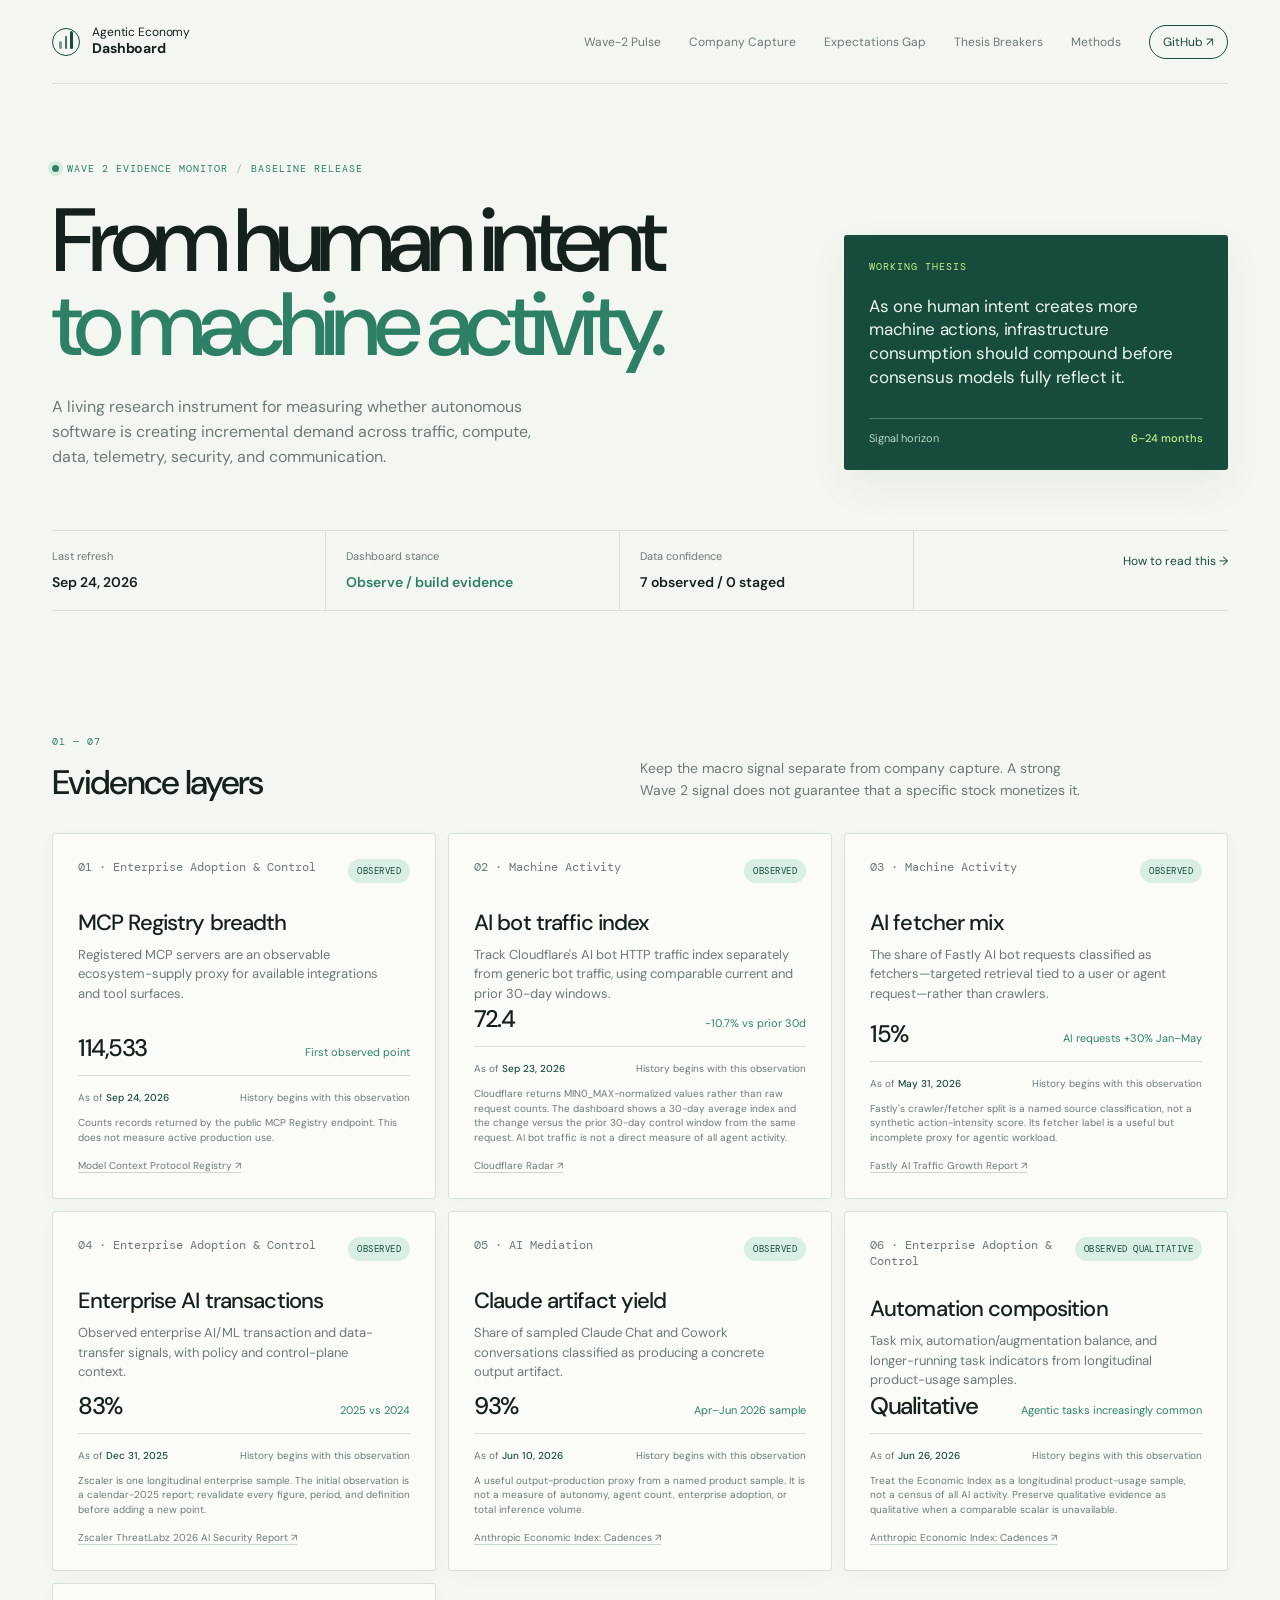
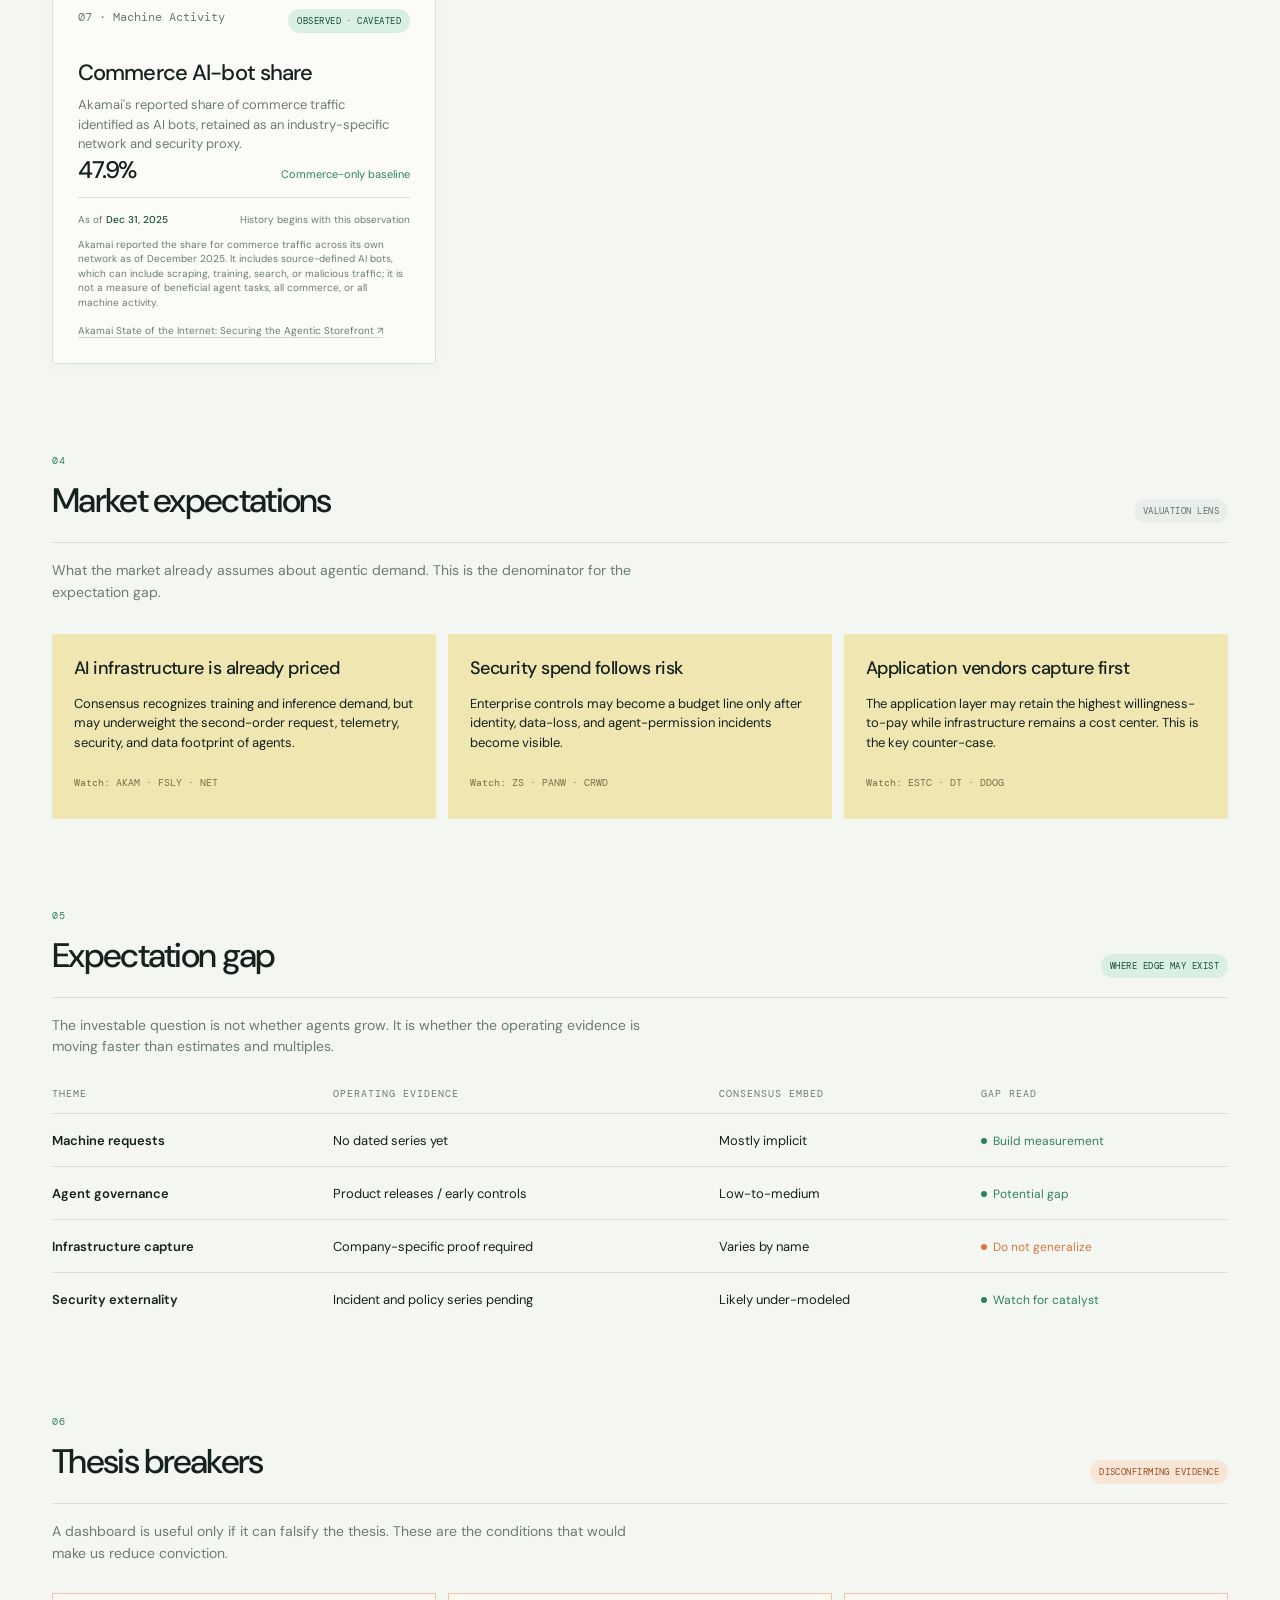
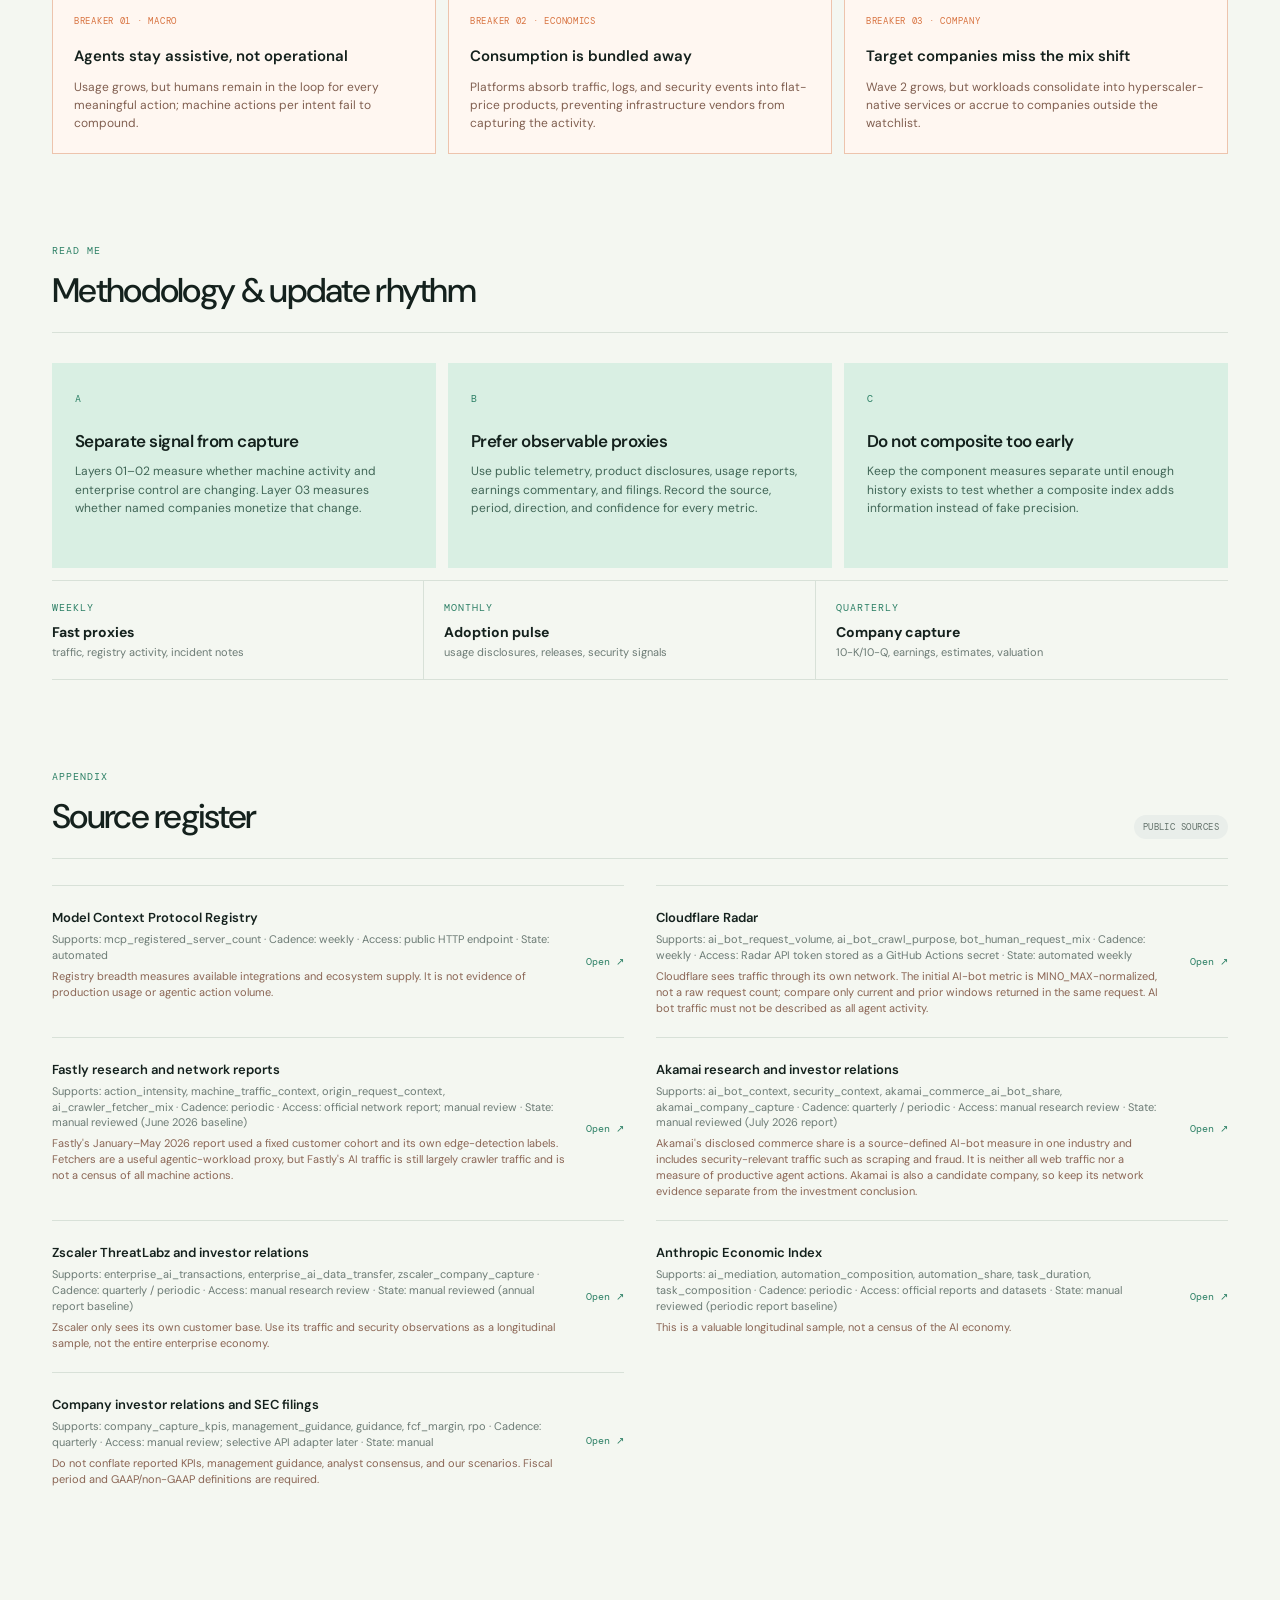
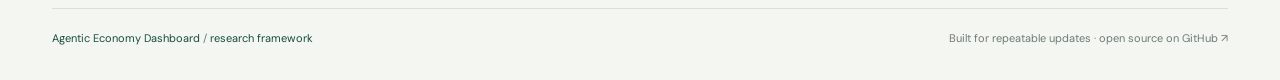
==== index.html @ 95647135 "Render valid Eulerpool target ranges" ====
<!doctype html>
<html lang="en">
  <head>
    <meta charset="utf-8" />
    <meta name="viewport" content="width=device-width, initial-scale=1" />
    <meta name="description" content="A research dashboard for tracking evidence of the agentic economy." />
    <title>Agentic Economy Dashboard</title>
    <link rel="preconnect" href="https://fonts.googleapis.com" />
    <link rel="preconnect" href="https://fonts.googleapis.com" crossorigin />
    <link href="https://fonts.googleapis.com/css2?family=DM+Mono:wght@400;500&family=DM+Sans:wght@400;500;600;700&display=swap" rel="stylesheet" />
    <link rel="stylesheet" href="styles.css" />
  </head>
  <body data-page="pulse">
    <div class="shell">
      <header class="topbar">
        <a class="brand" href="#top" aria-label="Agentic Economy Dashboard home">
          <span class="brand-mark" aria-hidden="true"><i></i><i></i><i></i></span>
          <span>Agentic Economy<br /><strong>Dashboard</strong></span>
        </a>
        <nav class="topnav" aria-label="Primary navigation">
          <a href="index.html">Wave-2 Pulse</a>
          <a href="companies.html">Company Capture</a>
          <a href="expectations.html">Expectations Gap</a>
          <a href="breakers.html">Thesis Breakers</a>
          <a href="methodology.html">Methods</a>
          <a class="repo-link" href="https://github.com/gundemkorel/agentic-economy-dashboard" target="_blank" rel="noreferrer">GitHub ↗</a>
        </nav>
      </header>

      <main id="top">
        <section class="hero" id="dashboard">
          <div class="eyebrow"><span class="live-dot"></span> Wave 2 evidence monitor <span class="slash">/</span> baseline release</div>
          <div class="hero-grid">
            <div>
              <h1>From human intent<br /><em>to machine activity.</em></h1>
              <p class="hero-copy">A living research instrument for measuring whether autonomous software is creating incremental demand across traffic, compute, data, telemetry, security, and communication.</p>
            </div>
            <aside class="thesis-card">
              <p class="card-kicker">Working thesis</p>
              <p>As one human intent creates more machine actions, infrastructure consumption should compound before consensus models fully reflect it.</p>
              <div class="thesis-meta"><span>Signal horizon</span><strong>6–24 months</strong></div>
            </aside>
          </div>
          <div class="snapshot-row">
            <div class="snapshot-item"><span>Last refresh</span><strong id="last-updated">Loading…</strong></div>
            <div class="snapshot-item"><span>Dashboard stance</span><strong class="stance">Observe / build evidence</strong></div>
            <div class="snapshot-item"><span>Data confidence</span><strong id="confidence">Baseline only</strong></div>
            <div class="snapshot-item action-item"><a href="#methodology">How to read this →</a></div>
          </div>
        </section>

        <section class="section-intro">
          <div><p class="section-number">01 — 07</p><h2>Evidence layers</h2></div>
          <p>Keep the macro signal separate from company capture. A strong Wave 2 signal does not guarantee that a specific stock monetizes it.</p>
        </section>

        <section class="metric-grid" id="metric-grid" aria-live="polite">
          <div class="loading-state">Loading evidence layers…</div>
        </section>

        <section class="section-block expectation-block" id="expectations">
          <div class="section-heading"><div><p class="section-number">04</p><h2>Market expectations</h2></div><span class="tag neutral">Valuation lens</span></div>
          <p class="section-lede">What the market already assumes about agentic demand. This is the denominator for the expectation gap.</p>
          <div class="expectation-grid" id="expectation-grid"></div>
        </section>

        <section class="section-block gap-block" id="gap">
          <div class="section-heading"><div><p class="section-number">05</p><h2>Expectation gap</h2></div><span class="tag accent">Where edge may exist</span></div>
          <p class="section-lede">The investable question is not whether agents grow. It is whether the operating evidence is moving faster than estimates and multiples.</p>
          <div class="gap-table-wrap"><table class="gap-table"><thead><tr><th>Theme</th><th>Operating evidence</th><th>Consensus embed</th><th>Gap read</th></tr></thead><tbody id="gap-table-body"></tbody></table></div>
        </section>

        <section class="section-block breakers-block" id="breakers">
          <div class="section-heading"><div><p class="section-number">06</p><h2>Thesis breakers</h2></div><span class="tag warning">Disconfirming evidence</span></div>
          <p class="section-lede">A dashboard is useful only if it can falsify the thesis. These are the conditions that would make us reduce conviction.</p>
          <div class="breaker-grid" id="breaker-grid"></div>
        </section>

        <section class="section-block methodology-block" id="methodology">
          <div class="section-heading"><div><p class="section-number">Read me</p><h2>Methodology &amp; update rhythm</h2></div></div>
          <div class="method-grid">
            <div class="method-card"><span class="method-index">A</span><h3>Separate signal from capture</h3><p>Layers 01–02 measure whether machine activity and enterprise control are changing. Layer 03 measures whether named companies monetize that change.</p></div>
            <div class="method-card"><span class="method-index">B</span><h3>Prefer observable proxies</h3><p>Use public telemetry, product disclosures, usage reports, earnings commentary, and filings. Record the source, period, direction, and confidence for every metric.</p></div>
            <div class="method-card"><span class="method-index">C</span><h3>Do not composite too early</h3><p>Keep the component measures separate until enough history exists to test whether a composite index adds information instead of fake precision.</p></div>
          </div>
          <div class="cadence-row"><div><span class="cadence-label">Weekly</span><strong>Fast proxies</strong><small>traffic, registry activity, incident notes</small></div><div><span class="cadence-label">Monthly</span><strong>Adoption pulse</strong><small>usage disclosures, releases, security signals</small></div><div><span class="cadence-label">Quarterly</span><strong>Company capture</strong><small>10-K/10-Q, earnings, estimates, valuation</small></div></div>
        </section>

        <section class="section-block sources-block" id="sources">
          <div class="section-heading"><div><p class="section-number">Appendix</p><h2>Source register</h2></div><span class="tag neutral">Public sources</span></div>
          <div class="source-list" id="source-list"></div>
        </section>
      </main>

      <footer class="footer"><span>Agentic Economy Dashboard <span class="muted">/</span> research framework</span><span class="muted">Built for repeatable updates · <a href="https://github.com/gundemkorel/agentic-economy-dashboard" target="_blank" rel="noreferrer">open source on GitHub ↗</a></span></footer>
    </div>
    <script src="app.js?v=2026-09-24-7" type="module"></script>
  </body>
</html>
---- styles.css ----
:root {
  --ink: #14211d;
  --muted: #6c7b75;
  --paper: #f4f7f1;
  --card: #fbfcf8;
  --line: #d8e1d8;
  --green: #174c3c;
  --green-2: #2d8066;
  --mint: #d9efe3;
  --lime: #c7ef8a;
  --orange: #d87340;
  --yellow: #f0e6b2;
  --shadow: 0 15px 40px rgba(22, 54, 40, .06);
}
* { box-sizing: border-box; }
html { scroll-behavior: smooth; }
body { margin: 0; color: var(--ink); background: var(--paper); font-family: "DM Sans", ui-sans-serif, system-ui, sans-serif; }
a { color: inherit; }
.shell { max-width: 1440px; margin: 0 auto; padding: 0 52px; }
.topbar { height: 84px; border-bottom: 1px solid var(--line); display: flex; align-items: center; justify-content: space-between; }
.brand { display: flex; align-items: center; gap: 12px; font-size: 12px; line-height: 1.15; text-decoration: none; letter-spacing: -.01em; }
.brand strong { font-size: 14px; }
.brand-mark { width: 28px; height: 28px; border: 1px solid var(--green); border-radius: 50%; display: flex; align-items: flex-end; justify-content: center; gap: 3px; padding: 6px; }
.brand-mark i { display: block; width: 3px; border-radius: 5px; background: var(--green); }
.brand-mark i:nth-child(1) { height: 8px; opacity: .55; }.brand-mark i:nth-child(2) { height: 13px; opacity: .8; }.brand-mark i:nth-child(3) { height: 18px; }
.topnav { display: flex; gap: 28px; align-items: center; font-size: 12px; color: var(--muted); }.topnav a { text-decoration: none; }.topnav a:hover { color: var(--green); }.topnav .repo-link { color: var(--green); border: 1px solid var(--green); border-radius: 99px; padding: 8px 13px; }
.hero { padding: 78px 0 36px; }.eyebrow, .section-number, .card-kicker, .cadence-label, th, .method-index { font-family: "DM Mono", ui-monospace, monospace; text-transform: uppercase; letter-spacing: .1em; font-size: 10px; }.eyebrow { color: var(--green-2); display: flex; align-items: center; gap: 8px; }.live-dot { height: 7px; width: 7px; background: var(--green-2); border-radius: 50%; box-shadow: 0 0 0 4px #d3eee0; }.slash { color: #a4b4ac; }
.hero-grid { display: grid; grid-template-columns: 1.3fr .7fr; gap: 80px; align-items: end; padding: 24px 0 60px; }.hero h1 { font-size: clamp(50px, 7vw, 104px); line-height: .94; letter-spacing: -.075em; font-weight: 500; margin: 0; }.hero h1 em { color: var(--green-2); font-style: normal; }.hero-copy { font-size: 16px; line-height: 1.55; color: var(--muted); max-width: 510px; margin: 28px 0 0; }.thesis-card { background: var(--green); color: #ecf7ef; padding: 25px; min-height: 210px; border-radius: 3px; box-shadow: var(--shadow); }.thesis-card .card-kicker { color: var(--lime); margin: 0 0 22px; }.thesis-card > p:not(.card-kicker) { margin: 0; font-size: 17px; line-height: 1.4; letter-spacing: -.02em; }.thesis-meta { border-top: 1px solid rgba(255,255,255,.25); margin-top: 28px; padding-top: 12px; display: flex; justify-content: space-between; font-size: 11px; color: #b8d7c8; }.thesis-meta strong { color: var(--lime); font-weight: 500; }
.snapshot-row { border-top: 1px solid var(--line); border-bottom: 1px solid var(--line); display: grid; grid-template-columns: repeat(4, 1fr); }.snapshot-item { padding: 18px 20px 18px 0; border-right: 1px solid var(--line); margin-right: 20px; }.snapshot-item:last-child { border-right: 0; margin-right: 0; }.snapshot-item span { display: block; color: var(--muted); font-size: 11px; margin-bottom: 8px; }.snapshot-item strong { font-size: 14px; font-weight: 600; }.snapshot-item .stance { color: var(--green-2); }.action-item { text-align: right; padding-right: 0; }.action-item a { font-size: 12px; color: var(--green); text-decoration: none; }
.section-intro { display: grid; grid-template-columns: 1fr 1fr; padding: 88px 0 28px; align-items: end; }.section-number { color: var(--green-2); margin: 0 0 12px; }.section-intro h2, .section-heading h2 { font-size: 34px; letter-spacing: -.05em; font-weight: 500; margin: 0; }.section-intro > p, .section-lede { color: var(--muted); font-size: 14px; line-height: 1.55; max-width: 440px; margin: 0 0 3px; }
.metric-grid { display: grid; grid-template-columns: repeat(3, 1fr); gap: 12px; }.loading-state { grid-column: 1 / -1; padding: 32px 0; color: var(--muted); }.metric-card { background: var(--card); border: 1px solid var(--line); border-radius: 3px; min-height: 335px; padding: 25px; display: flex; flex-direction: column; box-shadow: 0 5px 25px rgba(22, 54, 40, .02); }.metric-card:hover { border-color: #a8c8b5; }.metric-top { display: flex; justify-content: space-between; align-items: flex-start; }.metric-number { font-size: 12px; color: var(--muted); font-family: "DM Mono", monospace; }.metric-card h3 { margin: 25px 0 8px; font-size: 22px; letter-spacing: -.04em; font-weight: 500; }.metric-card .description { color: var(--muted); font-size: 13px; line-height: 1.5; margin: 0; max-width: 320px; }.tag { display: inline-block; border-radius: 99px; font-family: "DM Mono", monospace; text-transform: uppercase; letter-spacing: .05em; font-size: 9px; padding: 6px 9px; white-space: nowrap; }.tag.positive, .tag.accent { background: var(--mint); color: var(--green); }.tag.neutral { background: #e9eeea; color: #62716a; }.tag.warning { background: #f8e5d6; color: #9b4d29; }.metric-bottom { margin-top: auto; }.metric-signal { display: flex; align-items: baseline; justify-content: space-between; padding-bottom: 12px; border-bottom: 1px solid var(--line); margin-bottom: 15px; }.metric-signal strong { font-size: 24px; font-weight: 500; letter-spacing: -.06em; }.metric-signal span { color: var(--green-2); font-size: 11px; }.bar-label { display: flex; justify-content: space-between; color: var(--muted); font-size: 10px; margin-bottom: 7px; }.bar { height: 5px; background: #e4ebe4; overflow: hidden; border-radius: 8px; }.bar i { height: 100%; display: block; background: var(--green-2); border-radius: inherit; }.metric-sources { margin-top: 14px; display: flex; gap: 6px; flex-wrap: wrap; }.metric-sources a { font-size: 10px; color: var(--muted); text-decoration: none; border-bottom: 1px solid #c9d7ce; }.metric-sources a:hover { color: var(--green); }
.section-block { padding: 90px 0 0; }.section-heading { display: flex; justify-content: space-between; align-items: end; padding-bottom: 19px; border-bottom: 1px solid var(--line); }.section-heading .section-number { margin-bottom: 11px; }.section-lede { margin-top: 17px; max-width: 610px; }.expectation-grid { display: grid; grid-template-columns: repeat(3, 1fr); gap: 12px; margin-top: 30px; }.expectation-card { padding: 22px; background: var(--yellow); min-height: 185px; }.expectation-card h3 { margin: 0 0 14px; font-weight: 500; font-size: 18px; letter-spacing: -.03em; }.expectation-card p { margin: 0; font-size: 13px; line-height: 1.5; }.expectation-card .company { font-family: "DM Mono", monospace; font-size: 10px; color: #796f46; display: block; margin-top: 24px; }
.gap-table-wrap { overflow-x: auto; margin-top: 29px; }.gap-table { width: 100%; border-collapse: collapse; min-width: 720px; }.gap-table th { text-align: left; color: var(--muted); font-weight: 400; padding: 0 15px 13px 0; }.gap-table td { border-top: 1px solid var(--line); padding: 17px 15px 17px 0; font-size: 13px; vertical-align: middle; }.gap-table td:first-child { font-weight: 600; }.read { display: inline-flex; align-items: center; gap: 6px; color: var(--green-2); font-size: 12px; }.read i { height: 6px; width: 6px; background: currentColor; border-radius: 50%; }.read.caution { color: var(--orange); }
.breaker-grid { display: grid; grid-template-columns: repeat(3, 1fr); gap: 12px; margin-top: 29px; }.breaker { border: 1px solid #edc4ad; background: #fff7f1; padding: 21px; min-height: 155px; }.breaker strong { display: block; font-size: 15px; line-height: 1.3; font-weight: 600; margin-bottom: 11px; }.breaker p { color: #805f50; font-size: 12px; line-height: 1.5; margin: 0; }.breaker .severity { color: var(--orange); font-family: "DM Mono", monospace; font-size: 9px; text-transform: uppercase; letter-spacing: .08em; margin-bottom: 20px; display: block; }
.method-grid { display: grid; grid-template-columns: repeat(3, 1fr); gap: 12px; margin-top: 30px; }.method-card { background: var(--mint); padding: 23px; min-height: 205px; }.method-index { color: var(--green-2); }.method-card h3 { font-size: 17px; font-weight: 600; margin: 23px 0 10px; letter-spacing: -.03em; }.method-card p { font-size: 12px; line-height: 1.55; margin: 0; color: #416657; }.cadence-row { display: grid; grid-template-columns: repeat(3, 1fr); border-top: 1px solid var(--line); border-bottom: 1px solid var(--line); margin-top: 12px; }.cadence-row > div { padding: 20px 20px 20px 0; border-right: 1px solid var(--line); margin-right: 20px; }.cadence-row > div:last-child { border: 0; margin: 0; }.cadence-label { color: var(--green-2); display: block; margin-bottom: 9px; }.cadence-row strong, .cadence-row small { display: block; }.cadence-row strong { font-size: 14px; margin-bottom: 4px; }.cadence-row small { color: var(--muted); font-size: 11px; }
.source-list { margin-top: 26px; display: grid; grid-template-columns: 1fr 1fr; gap: 0 32px; }.source-item { display: grid; grid-template-columns: 1fr auto; gap: 20px; border-top: 1px solid var(--line); padding: 16px 0; }.source-item strong { font-size: 13px; font-weight: 600; }.source-item p { color: var(--muted); margin: 5px 0 0; font-size: 11px; line-height: 1.45; }.source-item a { color: var(--green-2); font-family: "DM Mono", monospace; font-size: 10px; text-decoration: none; align-self: center; }.source-item a:hover { text-decoration: underline; }
.footer { border-top: 1px solid var(--line); margin-top: 100px; padding: 22px 0 35px; display: flex; justify-content: space-between; font-size: 11px; color: var(--green); }.footer a { text-decoration: none; }.muted { color: var(--muted); }
.page-hero { padding: 78px 0 52px; max-width: 900px; }.page-hero h1 { font-size: clamp(52px, 8vw, 100px); line-height: .94; letter-spacing: -.075em; font-weight: 500; margin: 20px 0; }.page-hero h1 em { color: var(--green-2); font-style: normal; }.page-hero > p:last-child { color: var(--muted); font-size: 16px; max-width: 630px; line-height: 1.55; margin: 0; }.notice { display: grid; grid-template-columns: 170px 1fr; gap: 22px; background: #edf3ed; border-left: 3px solid var(--green-2); padding: 17px 20px; font-size: 13px; line-height: 1.45; margin-bottom: 28px; }.notice strong { color: var(--green); }.notice span { color: var(--muted); }.company-grid { display: grid; grid-template-columns: repeat(2, 1fr); gap: 12px; }.company-card { padding: 24px; min-height: 300px; background: var(--card); border: 1px solid var(--line); display: flex; flex-direction: column; }.company-card-top { display: flex; align-items: center; justify-content: space-between; }.ticker { color: var(--green); font-family: "DM Mono", monospace; font-size: 17px; font-weight: 500; }.company-mechanism { margin: 28px 0 14px; font-size: 15px; line-height: 1.45; letter-spacing: -.02em; }.company-period { color: var(--muted); font-family: "DM Mono", monospace; font-size: 9px; letter-spacing: .05em; text-transform: uppercase; margin: 0 0 12px; }.company-evidence { display: grid; grid-template-columns: 1fr; gap: 0; margin: 0 0 14px; border-top: 1px solid var(--line); }.company-evidence div { display: grid; grid-template-columns: 1fr auto; gap: 12px; align-items: baseline; border-bottom: 1px solid var(--line); padding: 8px 0; }.company-evidence dt { color: var(--muted); font-size: 10px; }.company-evidence dd { color: var(--green); font-family: "DM Mono", monospace; font-size: 10px; text-align: right; margin: 0; }.company-read, .company-counterpoint { color: var(--muted); font-size: 11px; line-height: 1.5; margin: 0 0 9px; }.company-read span, .company-counterpoint span { display: block; color: var(--green); font-family: "DM Mono", monospace; font-size: 9px; letter-spacing: .07em; text-transform: uppercase; margin-bottom: 3px; }.company-counterpoint { color: #8a6554; }.company-counterpoint span { color: #9b4d29; }.company-label { color: var(--muted); font-family: "DM Mono", monospace; font-size: 9px; letter-spacing: .08em; text-transform: uppercase; margin: 0 0 10px; }.company-card ul { padding-left: 17px; margin: 0; columns: 2; column-gap: 22px; color: var(--muted); font-size: 11px; line-height: 1.7; }.company-sources { display: flex; flex-wrap: wrap; gap: 10px; margin-top: auto; padding-top: 16px; }.company-sources a { color: var(--green-2); font-size: 11px; text-decoration: none; }.gap-page { margin-top: 34px; }.expectation-methods { margin-top: 70px; }.source-list-wide { grid-template-columns: 1fr; }.source-item-detailed { padding: 20px 0; }.source-caveat { max-width: 800px; color: #8a6554 !important; }.metadata-row { display: flex; justify-content: space-between; gap: 14px; color: var(--muted); font-size: 10px; margin: 0 0 12px; }.metadata-row b { color: var(--green); font-weight: 500; }.method-note { color: var(--muted); font-size: 10px; line-height: 1.45; margin: 0; }.metric-card-wide { min-height: 350px; }.docs-links { display: flex; flex-wrap: wrap; gap: 9px; margin-top: 30px; }.docs-links a { text-decoration: none; color: var(--green); background: var(--mint); padding: 10px 13px; font-size: 12px; }.breaker-page { margin-top: 35px; }
@media (max-width: 900px) { .shell { padding: 0 24px; }.topnav { gap: 14px; }.topnav a:not(.repo-link) { display: none; }.hero-grid, .section-intro { grid-template-columns: 1fr; gap: 30px; }.hero h1 { font-size: clamp(52px, 13vw, 88px); }.metric-grid, .expectation-grid, .breaker-grid, .method-grid { grid-template-columns: 1fr 1fr; }.snapshot-row { grid-template-columns: 1fr 1fr; }.snapshot-item:nth-child(2) { border-right: 0; }.action-item { text-align: left; padding-top: 0; }.cadence-row { grid-template-columns: 1fr; }.cadence-row > div { border-right: 0; border-bottom: 1px solid var(--line); margin-right: 0; }.source-list { grid-template-columns: 1fr; } }
@media (max-width: 580px) { .hero { padding-top: 52px; }.metric-grid, .expectation-grid, .breaker-grid, .method-grid, .company-grid { grid-template-columns: 1fr; }.snapshot-row { grid-template-columns: 1fr; }.snapshot-item { border-right: 0; border-bottom: 1px solid var(--line); margin: 0; padding: 14px 0; }.snapshot-item:last-child { border-bottom: 0; }.action-item { padding: 14px 0; }.section-block { padding-top: 65px; }.section-heading { align-items: flex-start; gap: 16px; }.footer { flex-direction: column; gap: 8px; }.page-hero { padding-top: 52px; }.notice { grid-template-columns: 1fr; gap: 6px; }.company-card ul { columns: 1; }.metadata-row { flex-direction: column; gap: 4px; } }
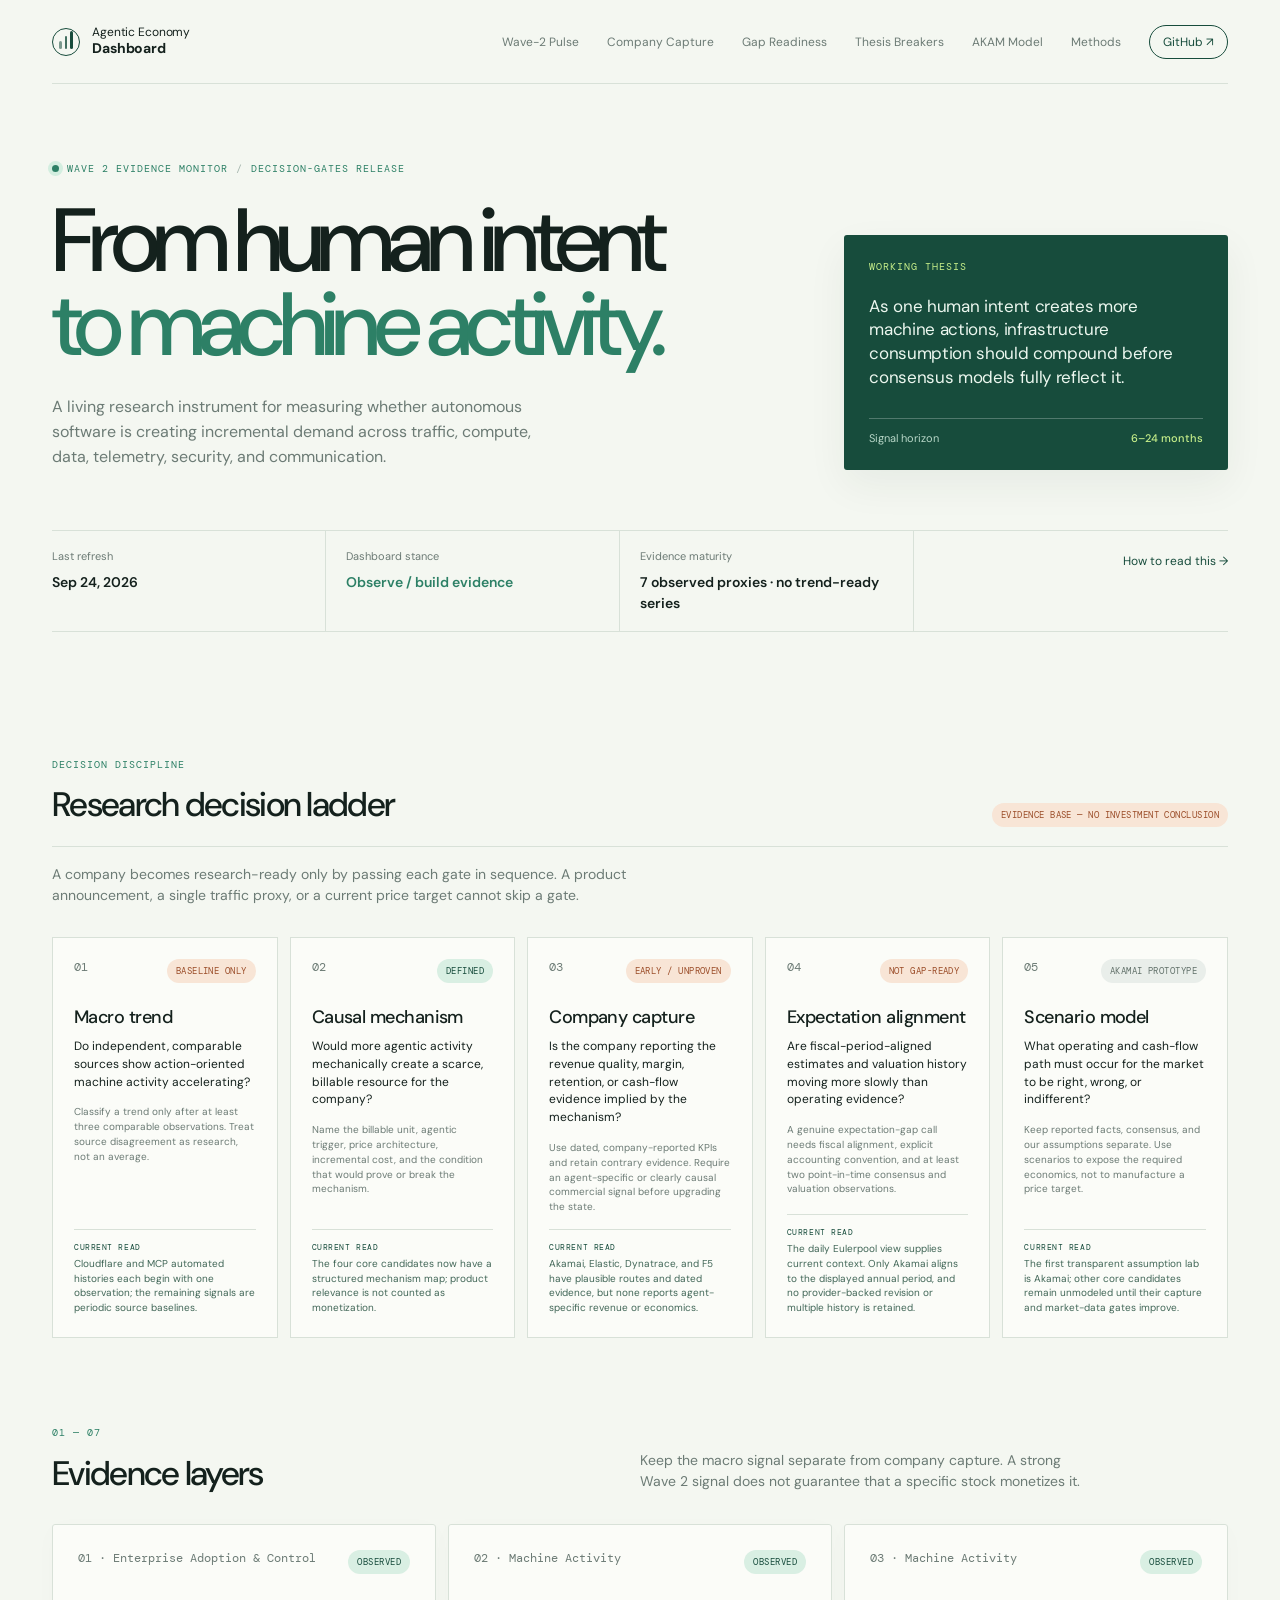
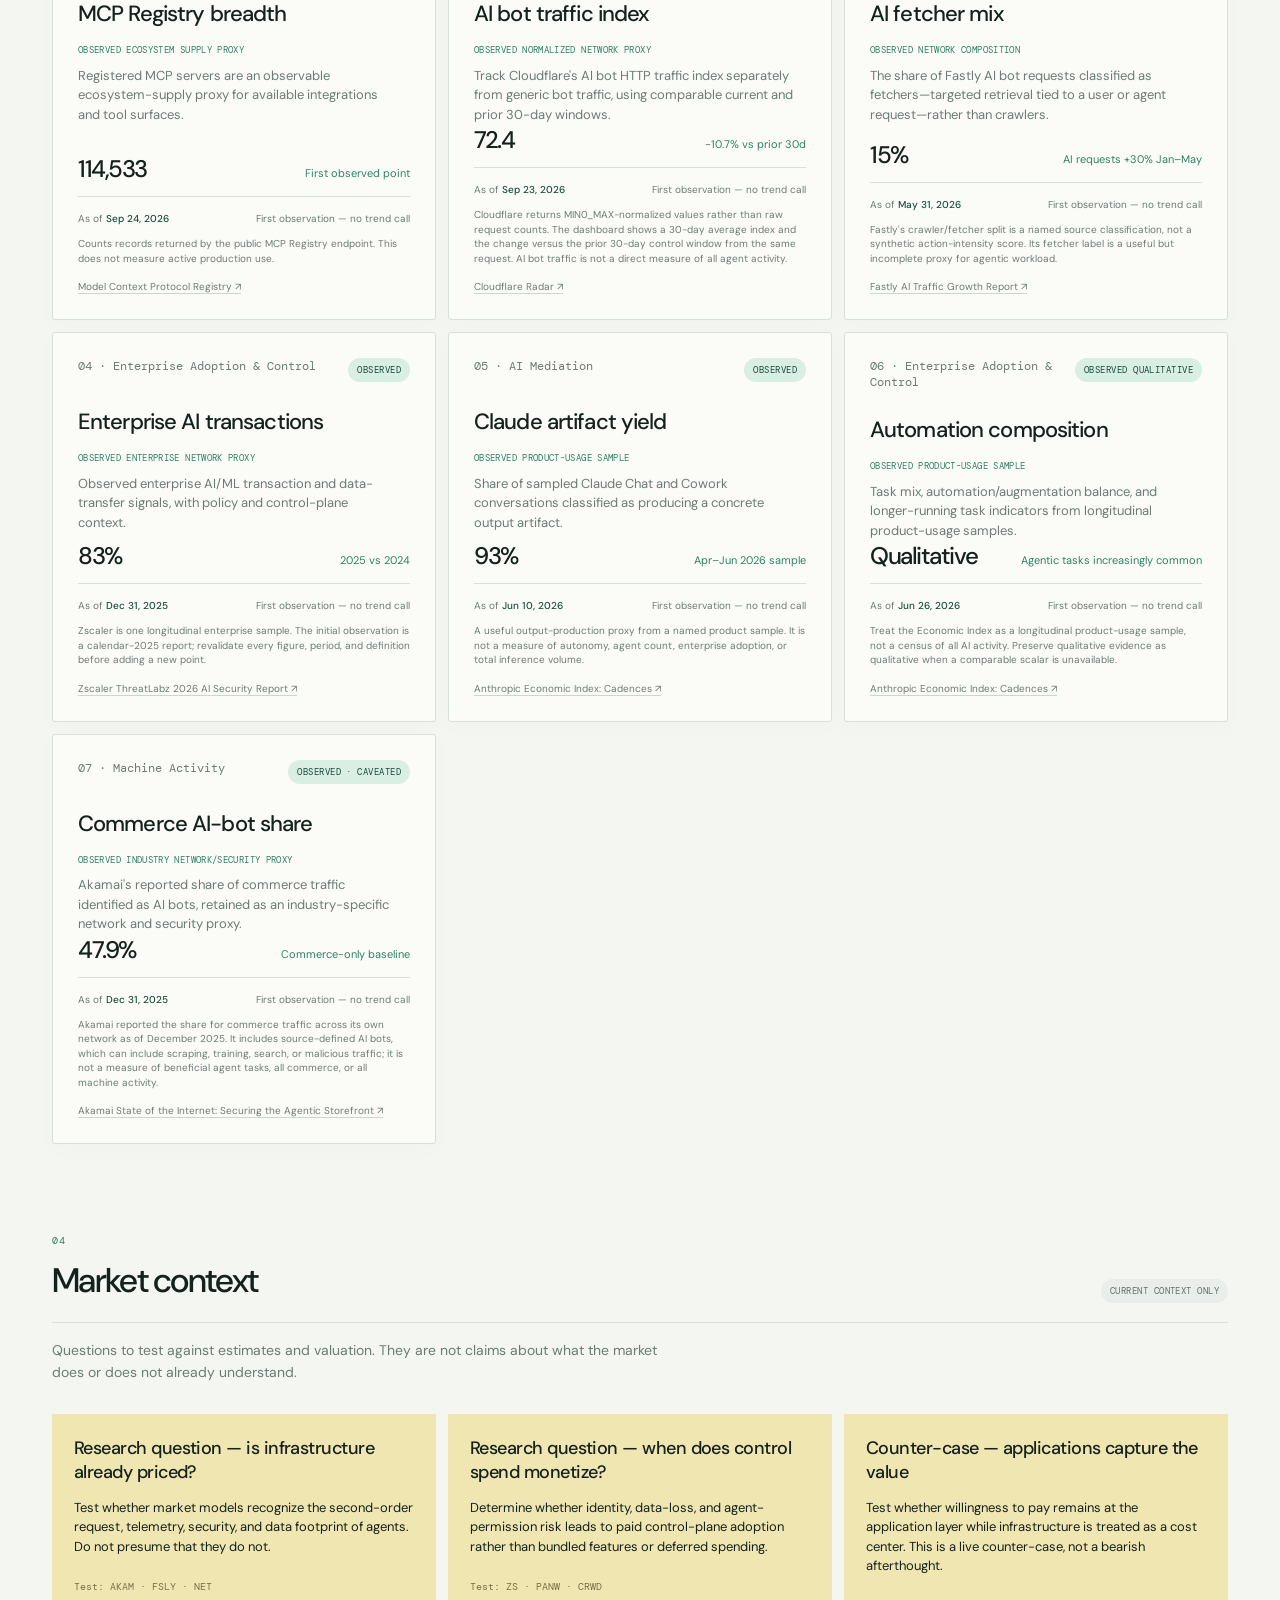
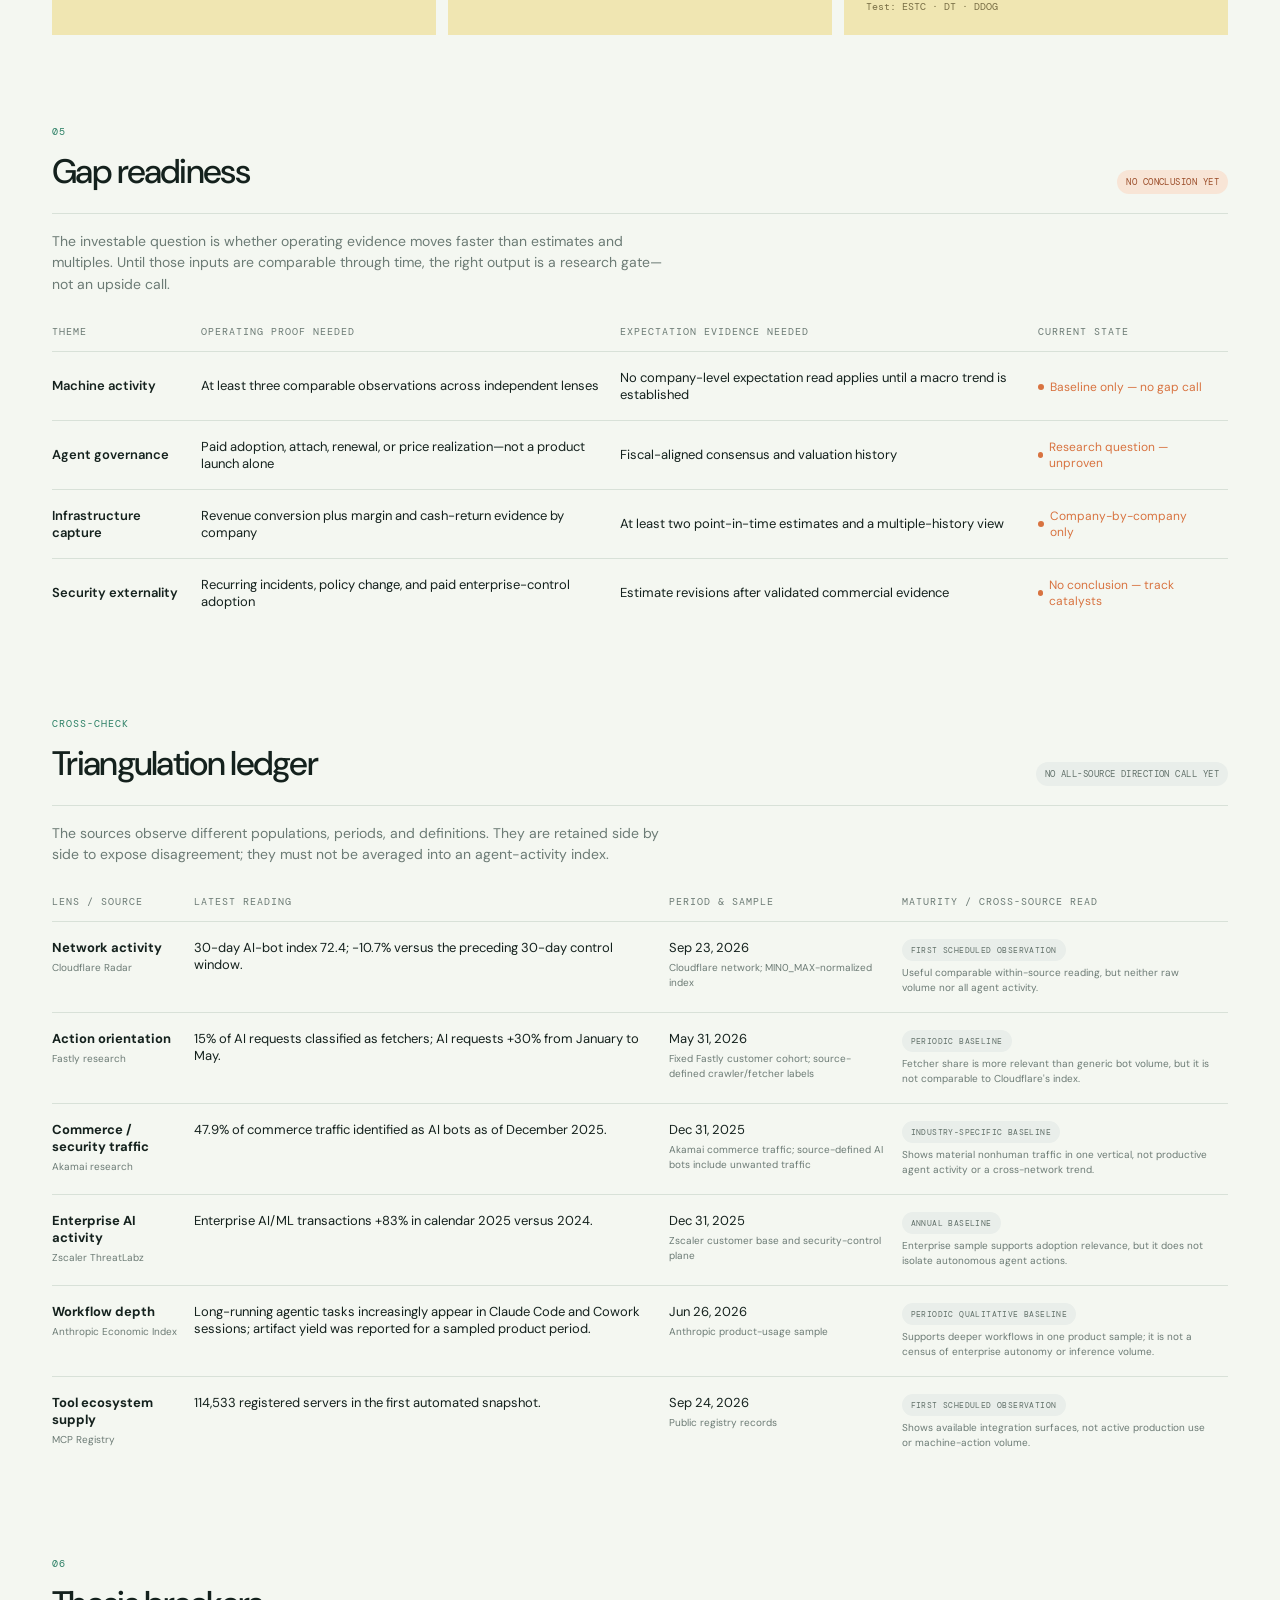
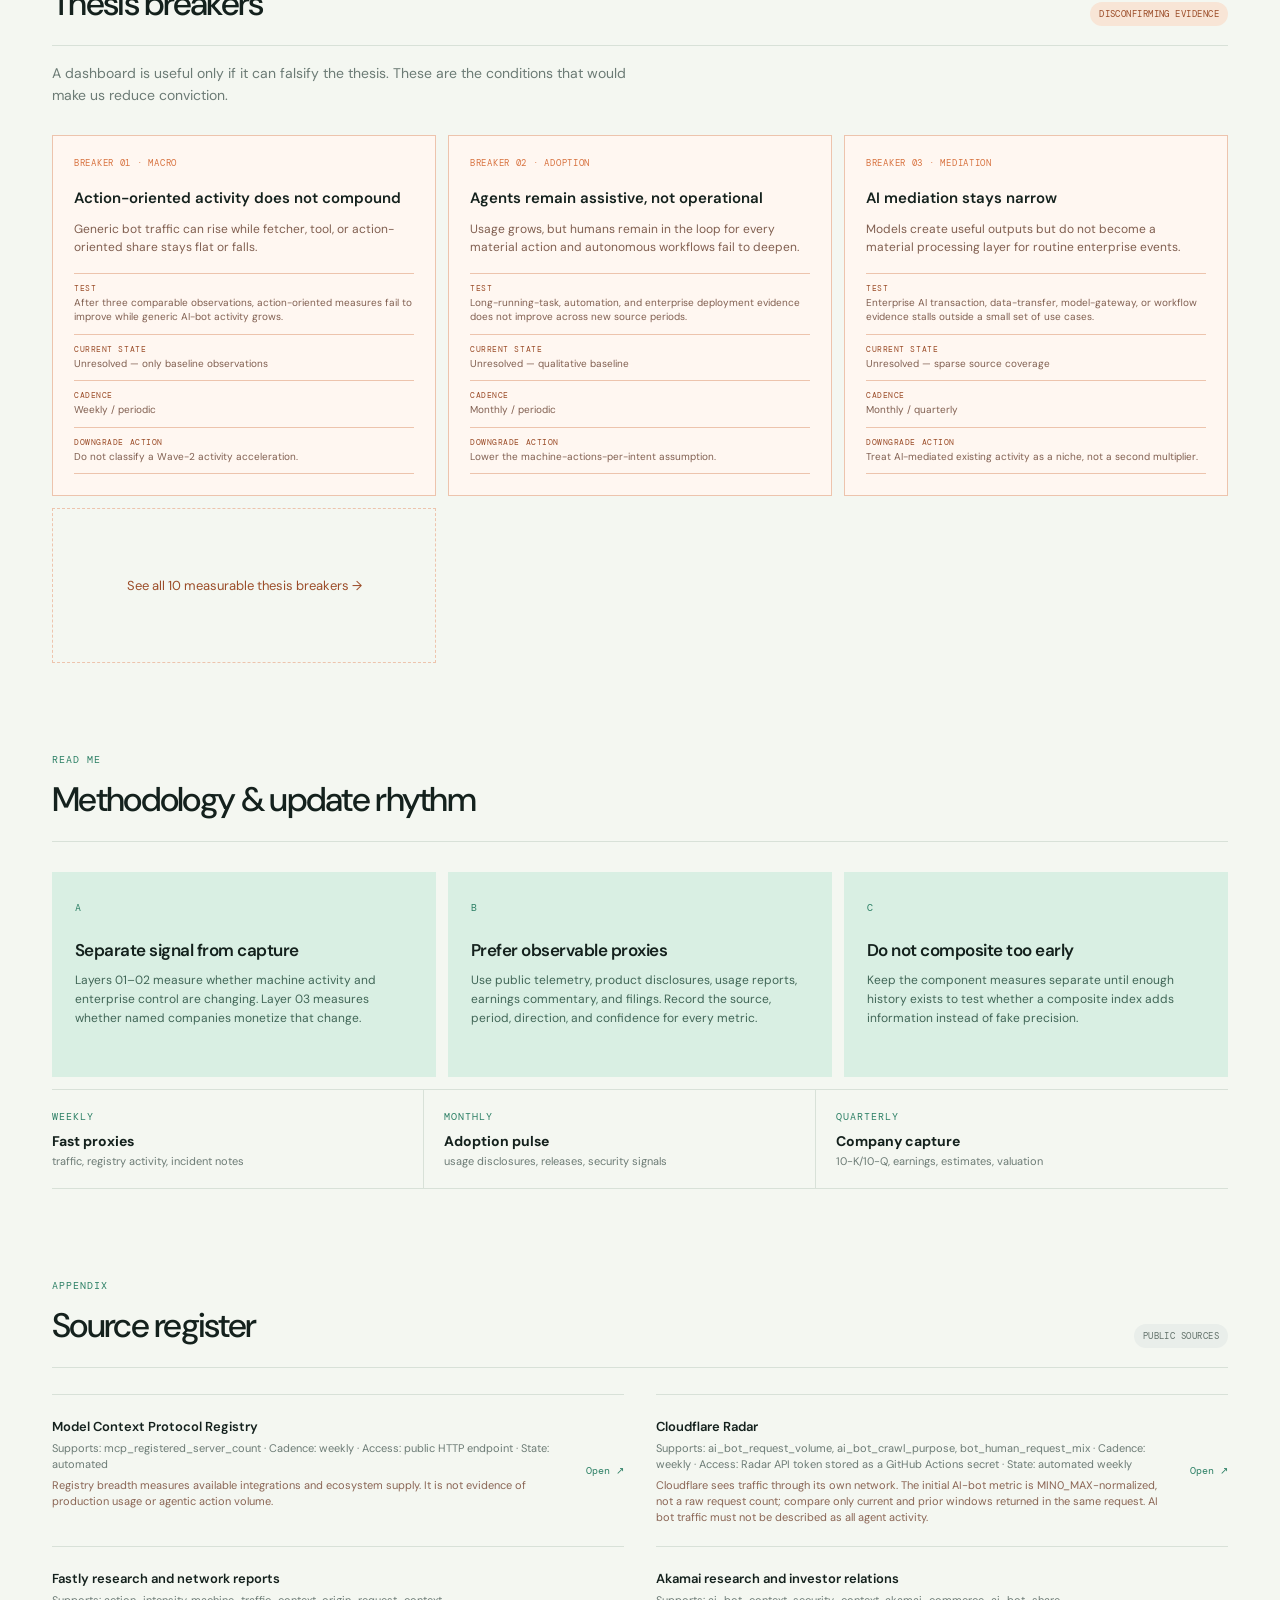
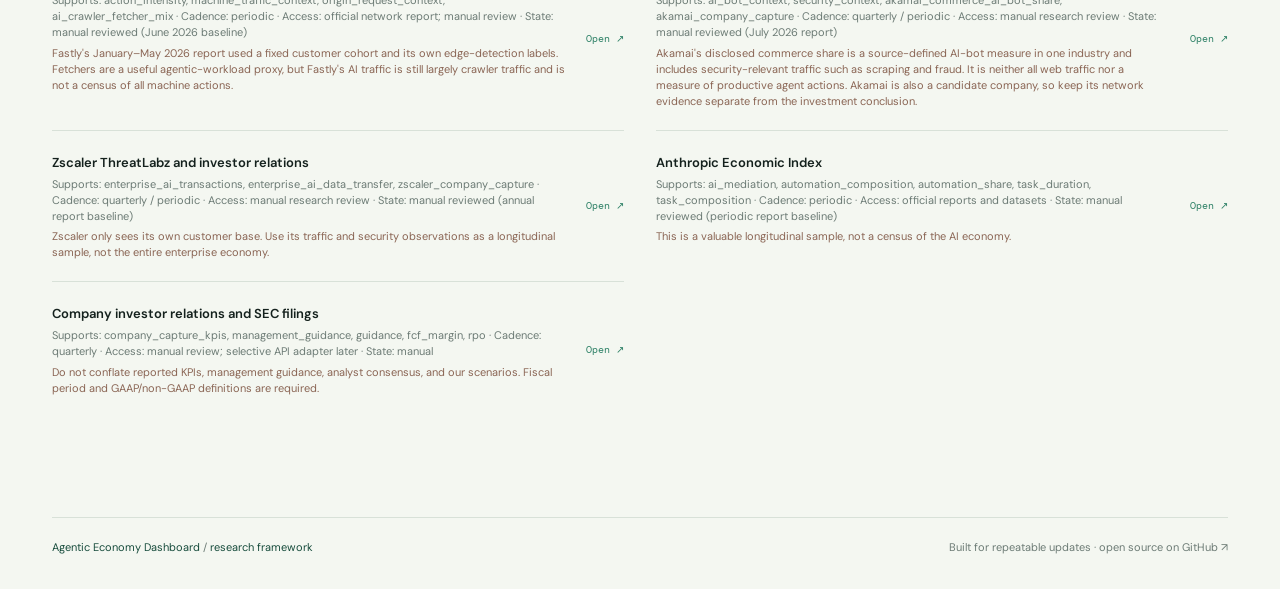
==== commit 8657a46d: "Add research decision gates and Akamai scenario lab" ====
--- a/index.html
+++ b/index.html
@@ -9,6 +9,7 @@
     <link rel="preconnect" href="https://fonts.googleapis.com" crossorigin />
     <link href="https://fonts.googleapis.com/css2?family=DM+Mono:wght@400;500&family=DM+Sans:wght@400;500;600;700&display=swap" rel="stylesheet" />
     <link rel="stylesheet" href="styles.css" />
+    <link rel="stylesheet" href="decision-gates.css" />
   </head>
   <body data-page="pulse">
     <div class="shell">
@@ -20,8 +21,9 @@
         <nav class="topnav" aria-label="Primary navigation">
           <a href="index.html">Wave-2 Pulse</a>
           <a href="companies.html">Company Capture</a>
-          <a href="expectations.html">Expectations Gap</a>
+          <a href="expectations.html">Gap Readiness</a>
           <a href="breakers.html">Thesis Breakers</a>
+          <a href="models.html">AKAM Model</a>
           <a href="methodology.html">Methods</a>
           <a class="repo-link" href="https://github.com/gundemkorel/agentic-economy-dashboard" target="_blank" rel="noreferrer">GitHub ↗</a>
         </nav>
@@ -29,7 +31,7 @@
 
       <main id="top">
         <section class="hero" id="dashboard">
-          <div class="eyebrow"><span class="live-dot"></span> Wave 2 evidence monitor <span class="slash">/</span> baseline release</div>
+          <div class="eyebrow"><span class="live-dot"></span> Wave 2 evidence monitor <span class="slash">/</span> decision-gates release</div>
           <div class="hero-grid">
             <div>
               <h1>From human intent<br /><em>to machine activity.</em></h1>
@@ -44,9 +46,15 @@
           <div class="snapshot-row">
             <div class="snapshot-item"><span>Last refresh</span><strong id="last-updated">Loading…</strong></div>
             <div class="snapshot-item"><span>Dashboard stance</span><strong class="stance">Observe / build evidence</strong></div>
-            <div class="snapshot-item"><span>Data confidence</span><strong id="confidence">Baseline only</strong></div>
+            <div class="snapshot-item"><span>Evidence maturity</span><strong id="confidence">Loading…</strong></div>
             <div class="snapshot-item action-item"><a href="#methodology">How to read this →</a></div>
           </div>
+        </section>
+
+        <section class="section-block gates-block" id="research-gates">
+          <div class="section-heading"><div><p class="section-number">Decision discipline</p><h2>Research decision ladder</h2></div><span class="tag warning" id="project-state">Loading…</span></div>
+          <p class="section-lede" id="project-note">A company must pass the gates in sequence. No single traffic point, product launch, or price target can skip to an investment conclusion.</p>
+          <div class="research-gate-grid" id="research-gate-grid" aria-live="polite"><div class="loading-state">Loading research gates…</div></div>
         </section>
 
         <section class="section-intro">
@@ -59,15 +67,21 @@
         </section>
 
         <section class="section-block expectation-block" id="expectations">
-          <div class="section-heading"><div><p class="section-number">04</p><h2>Market expectations</h2></div><span class="tag neutral">Valuation lens</span></div>
-          <p class="section-lede">What the market already assumes about agentic demand. This is the denominator for the expectation gap.</p>
+          <div class="section-heading"><div><p class="section-number">04</p><h2>Market context</h2></div><span class="tag neutral">Current context only</span></div>
+          <p class="section-lede">Questions to test against estimates and valuation. They are not claims about what the market does or does not already understand.</p>
           <div class="expectation-grid" id="expectation-grid"></div>
         </section>
 
         <section class="section-block gap-block" id="gap">
-          <div class="section-heading"><div><p class="section-number">05</p><h2>Expectation gap</h2></div><span class="tag accent">Where edge may exist</span></div>
-          <p class="section-lede">The investable question is not whether agents grow. It is whether the operating evidence is moving faster than estimates and multiples.</p>
-          <div class="gap-table-wrap"><table class="gap-table"><thead><tr><th>Theme</th><th>Operating evidence</th><th>Consensus embed</th><th>Gap read</th></tr></thead><tbody id="gap-table-body"></tbody></table></div>
+          <div class="section-heading"><div><p class="section-number">05</p><h2>Gap readiness</h2></div><span class="tag warning">No conclusion yet</span></div>
+          <p class="section-lede">The investable question is whether operating evidence moves faster than estimates and multiples. Until those inputs are comparable through time, the right output is a research gate—not an upside call.</p>
+          <div class="gap-table-wrap"><table class="gap-table"><thead><tr><th>Theme</th><th>Operating proof needed</th><th>Expectation evidence needed</th><th>Current state</th></tr></thead><tbody id="gap-table-body"></tbody></table></div>
+        </section>
+
+        <section class="section-block triangulation-block" id="triangulation">
+          <div class="section-heading"><div><p class="section-number">Cross-check</p><h2>Triangulation ledger</h2></div><span class="tag neutral" id="triangulation-headline">Loading…</span></div>
+          <p class="section-lede" id="triangulation-summary">Keep sources with different samples and definitions side by side. Disagreement is evidence to investigate, not a problem to average away.</p>
+          <div class="gap-table-wrap"><table class="gap-table triangulation-table"><thead><tr><th>Lens / source</th><th>Latest reading</th><th>Period &amp; sample</th><th>Maturity / cross-source read</th></tr></thead><tbody id="triangulation-body"></tbody></table></div>
         </section>
 
         <section class="section-block breakers-block" id="breakers">
@@ -94,6 +108,6 @@
 
       <footer class="footer"><span>Agentic Economy Dashboard <span class="muted">/</span> research framework</span><span class="muted">Built for repeatable updates · <a href="https://github.com/gundemkorel/agentic-economy-dashboard" target="_blank" rel="noreferrer">open source on GitHub ↗</a></span></footer>
     </div>
-    <script src="app.js?v=2026-09-24-7" type="module"></script>
+    <script src="app.js?build=__MARKET_SNAPSHOT_VERSION__" type="module"></script>
   </body>
 </html>
--- a/decision-gates.css
+++ b/decision-gates.css
@@ -0,0 +1,298 @@
+.metric-data-type {
+  margin: 8px 0 9px;
+  color: var(--green-2);
+  font-family: "DM Mono", ui-monospace, monospace;
+  font-size: 9px;
+  letter-spacing: .04em;
+  line-height: 1.4;
+  text-transform: uppercase;
+}
+
+.tag.caution {
+  background: #f8e5d6;
+  color: #9b4d29;
+}
+
+.research-gate-grid {
+  display: grid;
+  gap: 12px;
+  grid-template-columns: repeat(5, minmax(0, 1fr));
+  margin-top: 30px;
+}
+
+.research-gate {
+  background: var(--card);
+  border: 1px solid var(--line);
+  display: flex;
+  flex-direction: column;
+  min-height: 350px;
+  padding: 21px;
+}
+
+.research-gate-top {
+  align-items: flex-start;
+  display: flex;
+  gap: 8px;
+  justify-content: space-between;
+}
+
+.research-gate h3 {
+  font-size: 18px;
+  font-weight: 500;
+  letter-spacing: -.03em;
+  margin: 22px 0 9px;
+}
+
+.research-question {
+  color: var(--ink);
+  font-size: 12px;
+  line-height: 1.48;
+  margin: 0;
+}
+
+.research-definition {
+  color: var(--muted);
+  font-size: 10px;
+  line-height: 1.48;
+  margin: 14px 0;
+}
+
+.research-current {
+  border-top: 1px solid var(--line);
+  color: #416657;
+  font-size: 10px;
+  line-height: 1.48;
+  margin: auto 0 0;
+  padding-top: 12px;
+}
+
+.research-current span {
+  color: var(--green);
+  display: block;
+  font-family: "DM Mono", ui-monospace, monospace;
+  font-size: 8px;
+  letter-spacing: .07em;
+  margin-bottom: 3px;
+  text-transform: uppercase;
+}
+
+.table-subtle {
+  color: var(--muted);
+  display: block;
+  font-size: 10px;
+  font-weight: 400;
+  line-height: 1.45;
+  margin-top: 5px;
+}
+
+.triangulation-table td {
+  vertical-align: top;
+}
+
+.triangulation-table .tag {
+  font-size: 8px;
+  white-space: normal;
+}
+
+.breaker-details {
+  border-top: 1px solid #edc4ad;
+  margin: 17px 0 0;
+}
+
+.breaker-details div {
+  border-bottom: 1px solid #edc4ad;
+  padding: 9px 0;
+}
+
+.breaker-details dt {
+  color: #9b4d29;
+  font-family: "DM Mono", ui-monospace, monospace;
+  font-size: 8px;
+  letter-spacing: .07em;
+  text-transform: uppercase;
+}
+
+.breaker-details dd {
+  color: #805f50;
+  font-size: 10px;
+  line-height: 1.45;
+  margin: 3px 0 0;
+}
+
+.breaker-more {
+  align-items: center;
+  border: 1px dashed #edc4ad;
+  color: #9b4d29;
+  display: flex;
+  font-size: 13px;
+  justify-content: center;
+  min-height: 155px;
+  padding: 21px;
+  text-align: center;
+  text-decoration: none;
+}
+
+.breaker-page {
+  grid-template-columns: repeat(2, minmax(0, 1fr));
+}
+
+.company-readiness {
+  background: #edf3ed;
+  border-left: 2px solid var(--green-2);
+  color: #416657;
+  font-size: 10px;
+  line-height: 1.45;
+  margin: 12px 0 0;
+  padding: 9px 10px;
+}
+
+.company-readiness span {
+  color: var(--green);
+  display: block;
+  font-family: "DM Mono", ui-monospace, monospace;
+  font-size: 8px;
+  letter-spacing: .07em;
+  margin-bottom: 3px;
+  text-transform: uppercase;
+}
+
+.company-readiness small {
+  color: var(--muted);
+  display: block;
+  font-size: 9px;
+  margin-top: 5px;
+}
+
+.company-readiness-block {
+  padding-top: 0;
+}
+
+.mechanics-grid {
+  display: grid;
+  grid-template-columns: repeat(2, minmax(0, 1fr));
+  gap: 12px;
+  margin-top: 30px;
+}
+
+.mechanics-card {
+  background: var(--card);
+  border: 1px solid var(--line);
+  display: flex;
+  flex-direction: column;
+  padding: 23px;
+}
+
+.mechanics-card > a {
+  color: var(--green-2);
+  font-size: 11px;
+  margin-top: 17px;
+  text-decoration: none;
+}
+
+.mechanics-list {
+  margin: 21px 0 0;
+}
+
+.mechanics-list div {
+  border-top: 1px solid var(--line);
+  padding: 10px 0;
+}
+
+.mechanics-list dt {
+  color: var(--green-2);
+  font-family: "DM Mono", ui-monospace, monospace;
+  font-size: 8px;
+  letter-spacing: .06em;
+  text-transform: uppercase;
+}
+
+.mechanics-list dd {
+  color: var(--muted);
+  font-size: 11px;
+  line-height: 1.48;
+  margin: 4px 0 0;
+}
+
+.model-baseline-grid {
+  display: grid;
+  grid-template-columns: repeat(3, minmax(0, 1fr));
+  gap: 12px;
+  margin-top: 30px;
+}
+
+.model-baseline-card {
+  background: var(--card);
+  border: 1px solid var(--line);
+  min-height: 140px;
+  padding: 20px;
+}
+
+.model-baseline-card span,
+.model-baseline-card small {
+  color: var(--muted);
+  display: block;
+  font-size: 10px;
+  line-height: 1.45;
+}
+
+.model-baseline-card strong {
+  color: var(--green);
+  display: block;
+  font-size: 27px;
+  font-weight: 500;
+  letter-spacing: -.055em;
+  margin: 15px 0 10px;
+}
+
+.model-table {
+  min-width: 1350px;
+}
+
+.reverse-table {
+  min-width: 900px;
+}
+
+.model-source-list {
+  margin-top: 30px;
+}
+
+.model-source-notes {
+  border-top: 1px solid var(--line);
+}
+
+.model-source-notes p {
+  border-bottom: 1px solid var(--line);
+  color: var(--muted);
+  font-size: 11px;
+  line-height: 1.5;
+  margin: 0;
+  padding: 12px 0;
+}
+
+@media (max-width: 1100px) {
+  .research-gate-grid {
+    grid-template-columns: repeat(3, minmax(0, 1fr));
+  }
+
+  .mechanics-grid {
+    grid-template-columns: 1fr;
+  }
+}
+
+@media (max-width: 900px) {
+  .research-gate-grid,
+  .model-baseline-grid {
+    grid-template-columns: repeat(2, minmax(0, 1fr));
+  }
+
+  .breaker-page {
+    grid-template-columns: 1fr;
+  }
+}
+
+@media (max-width: 580px) {
+  .research-gate-grid,
+  .model-baseline-grid {
+    grid-template-columns: 1fr;
+  }
+}
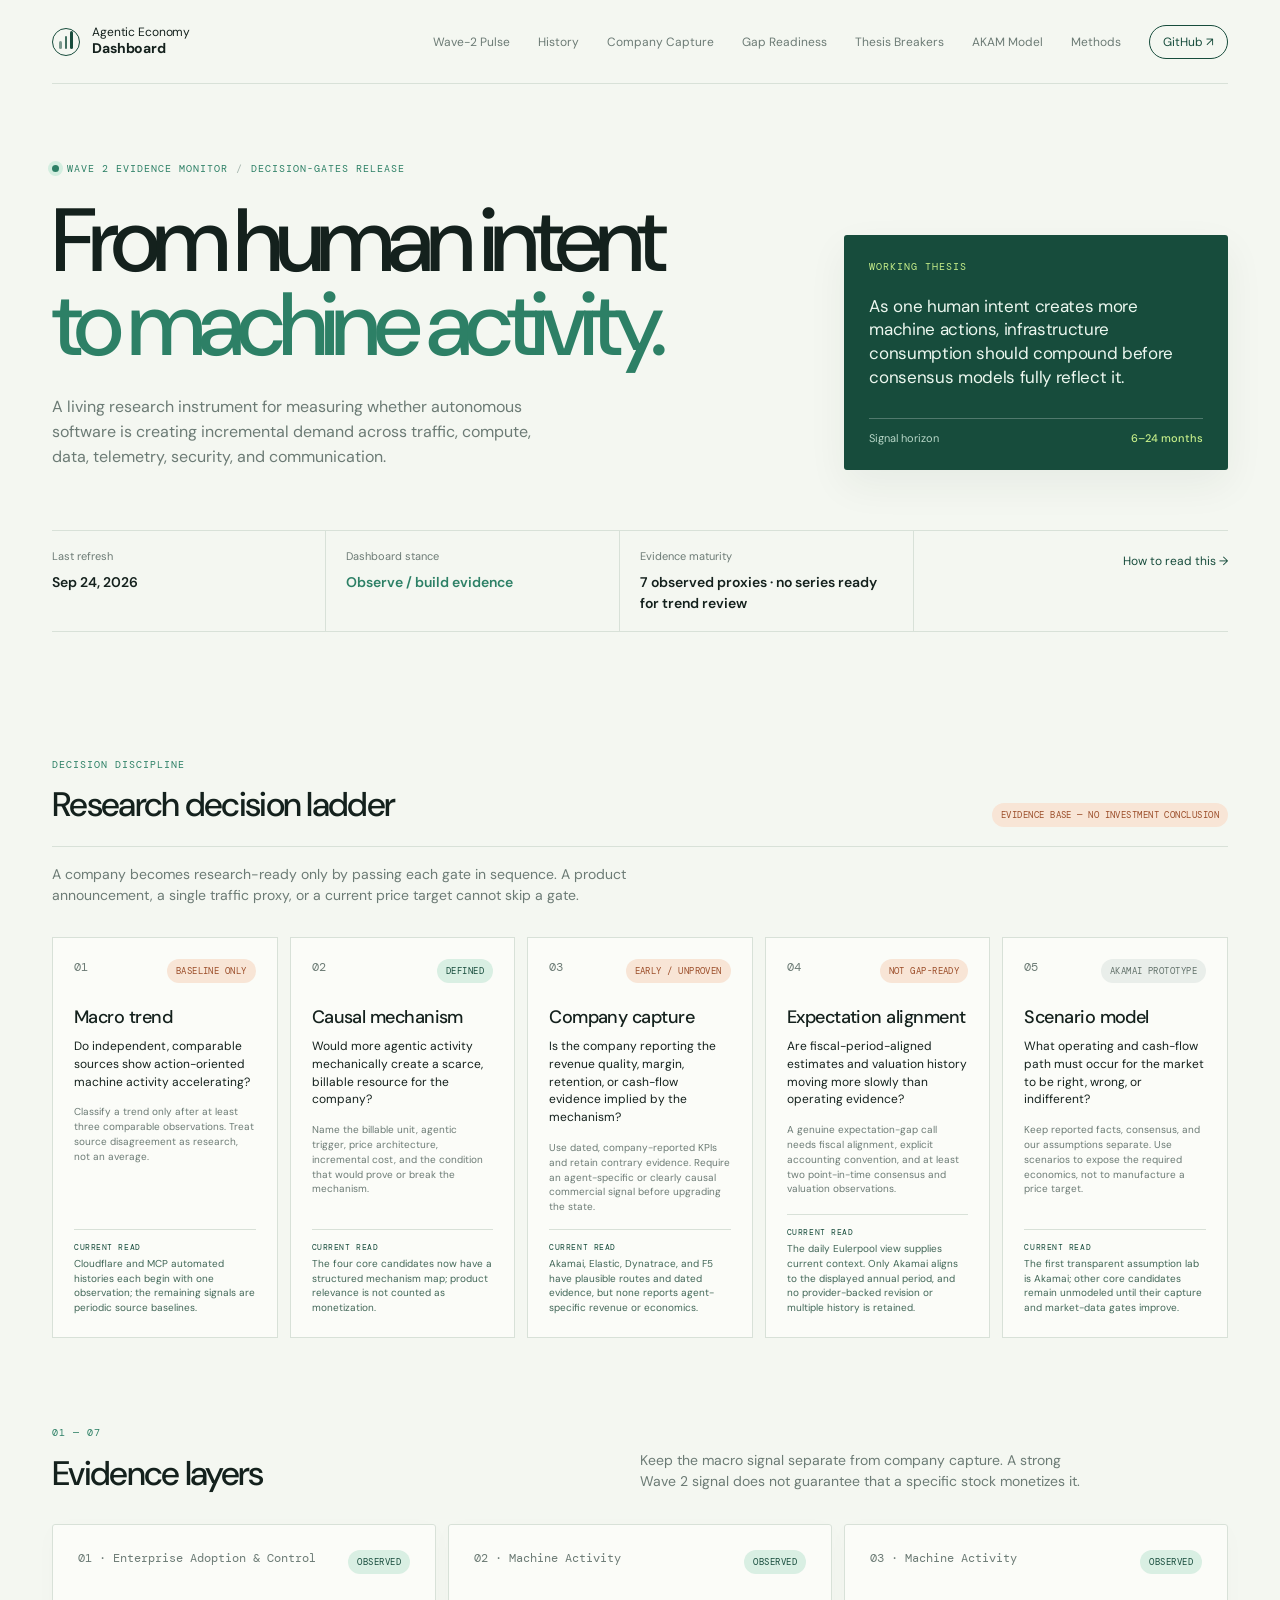
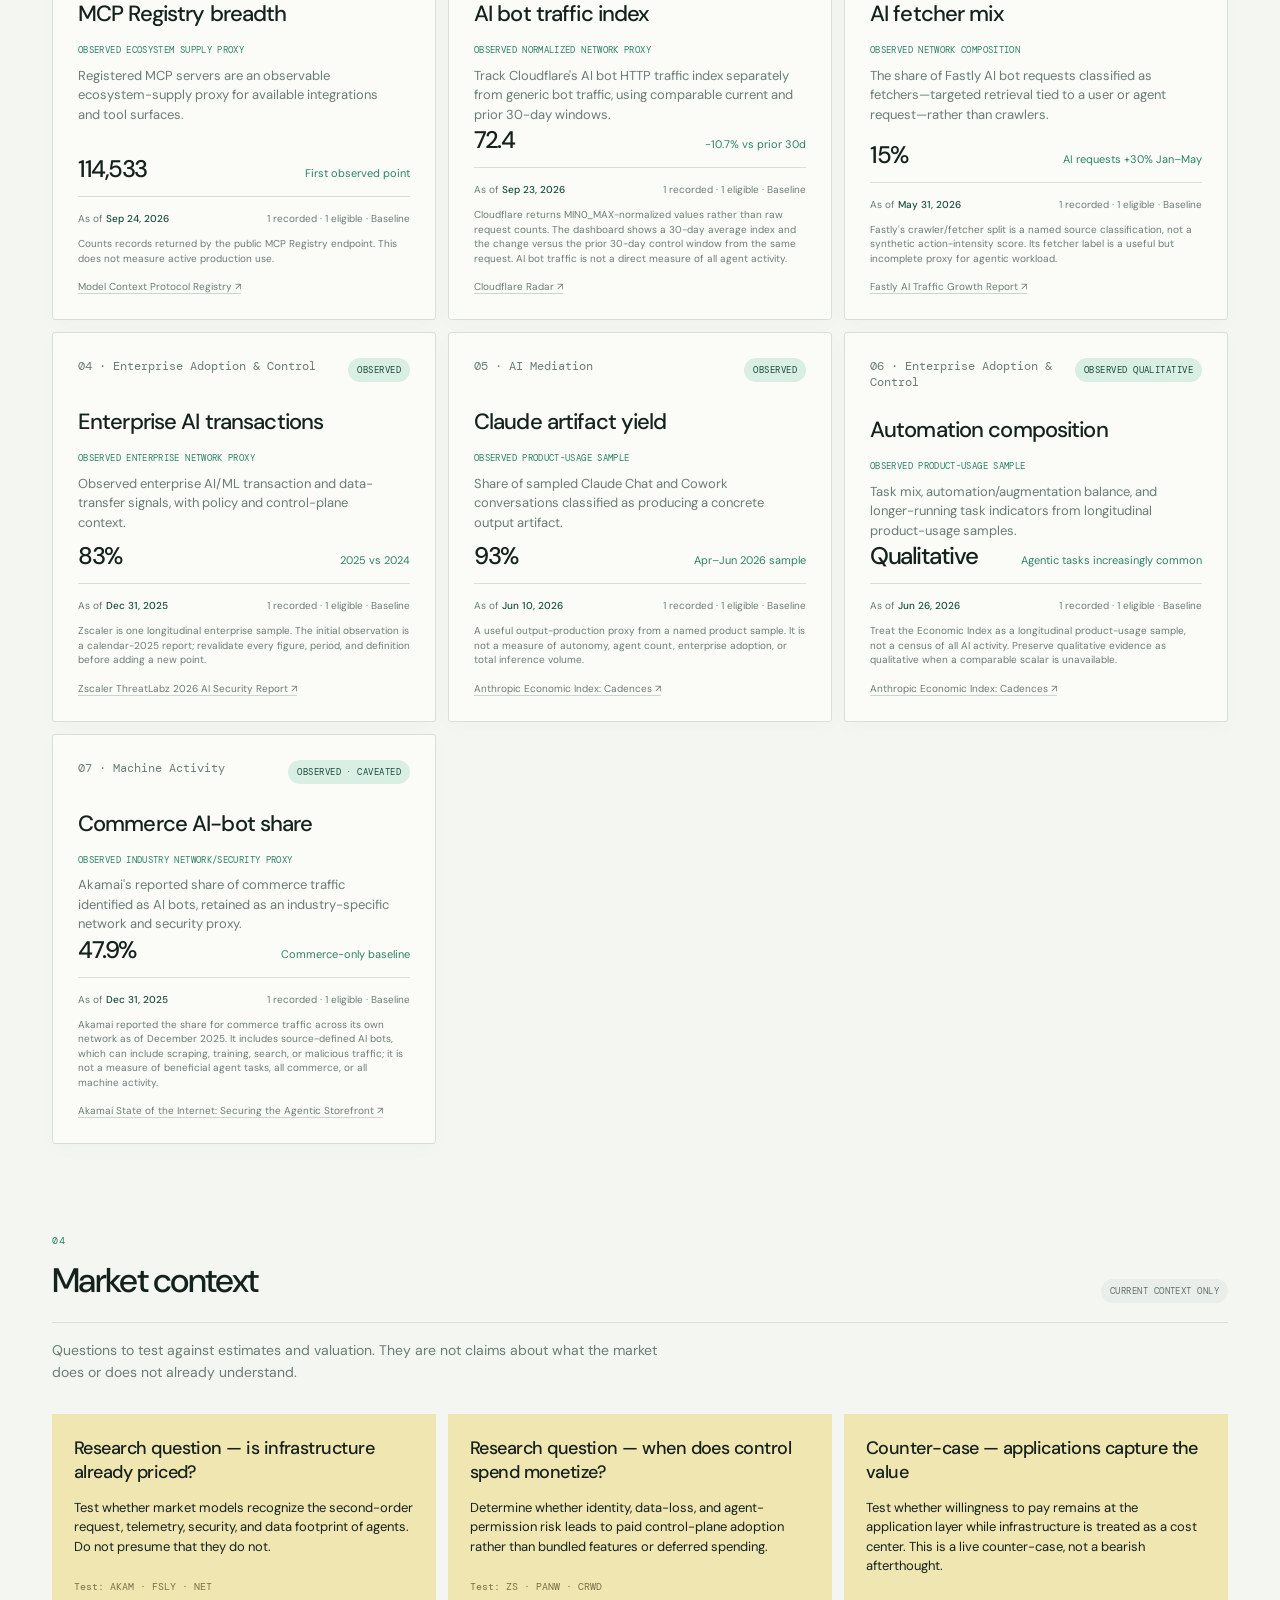
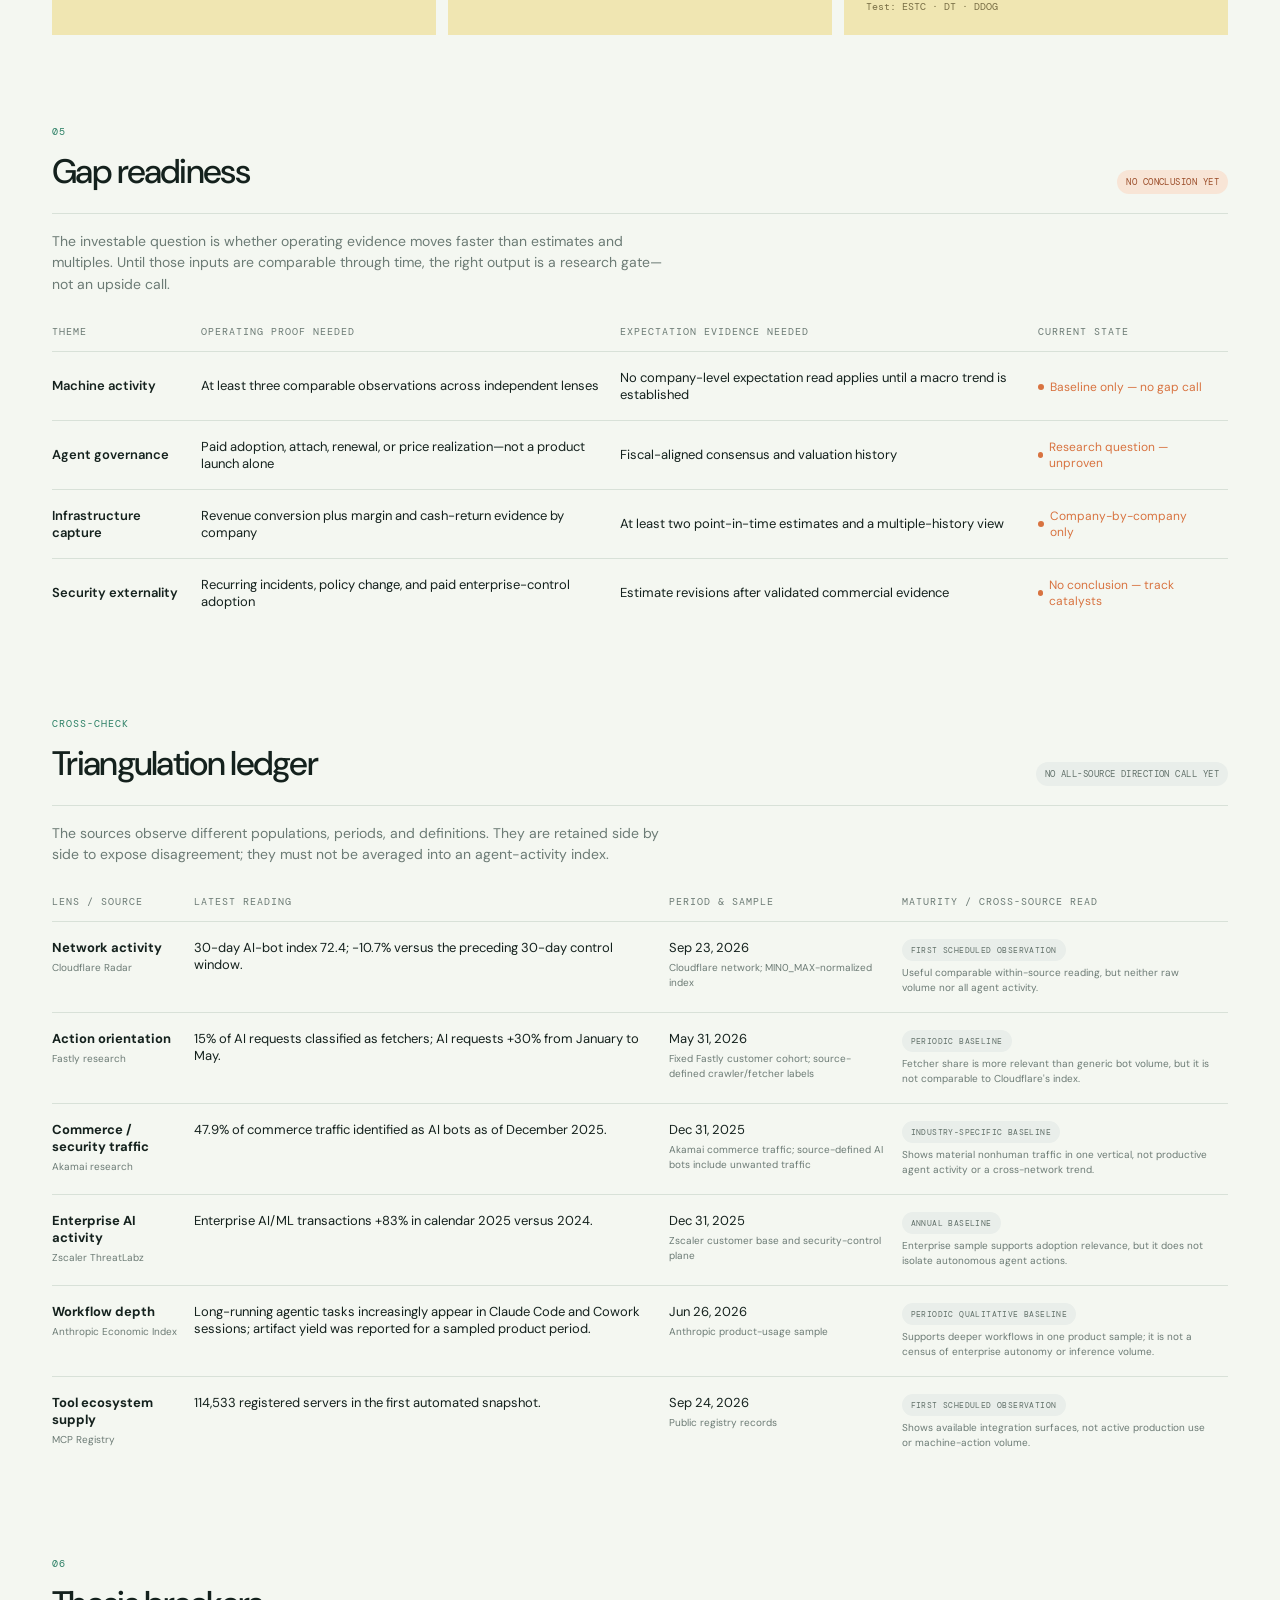
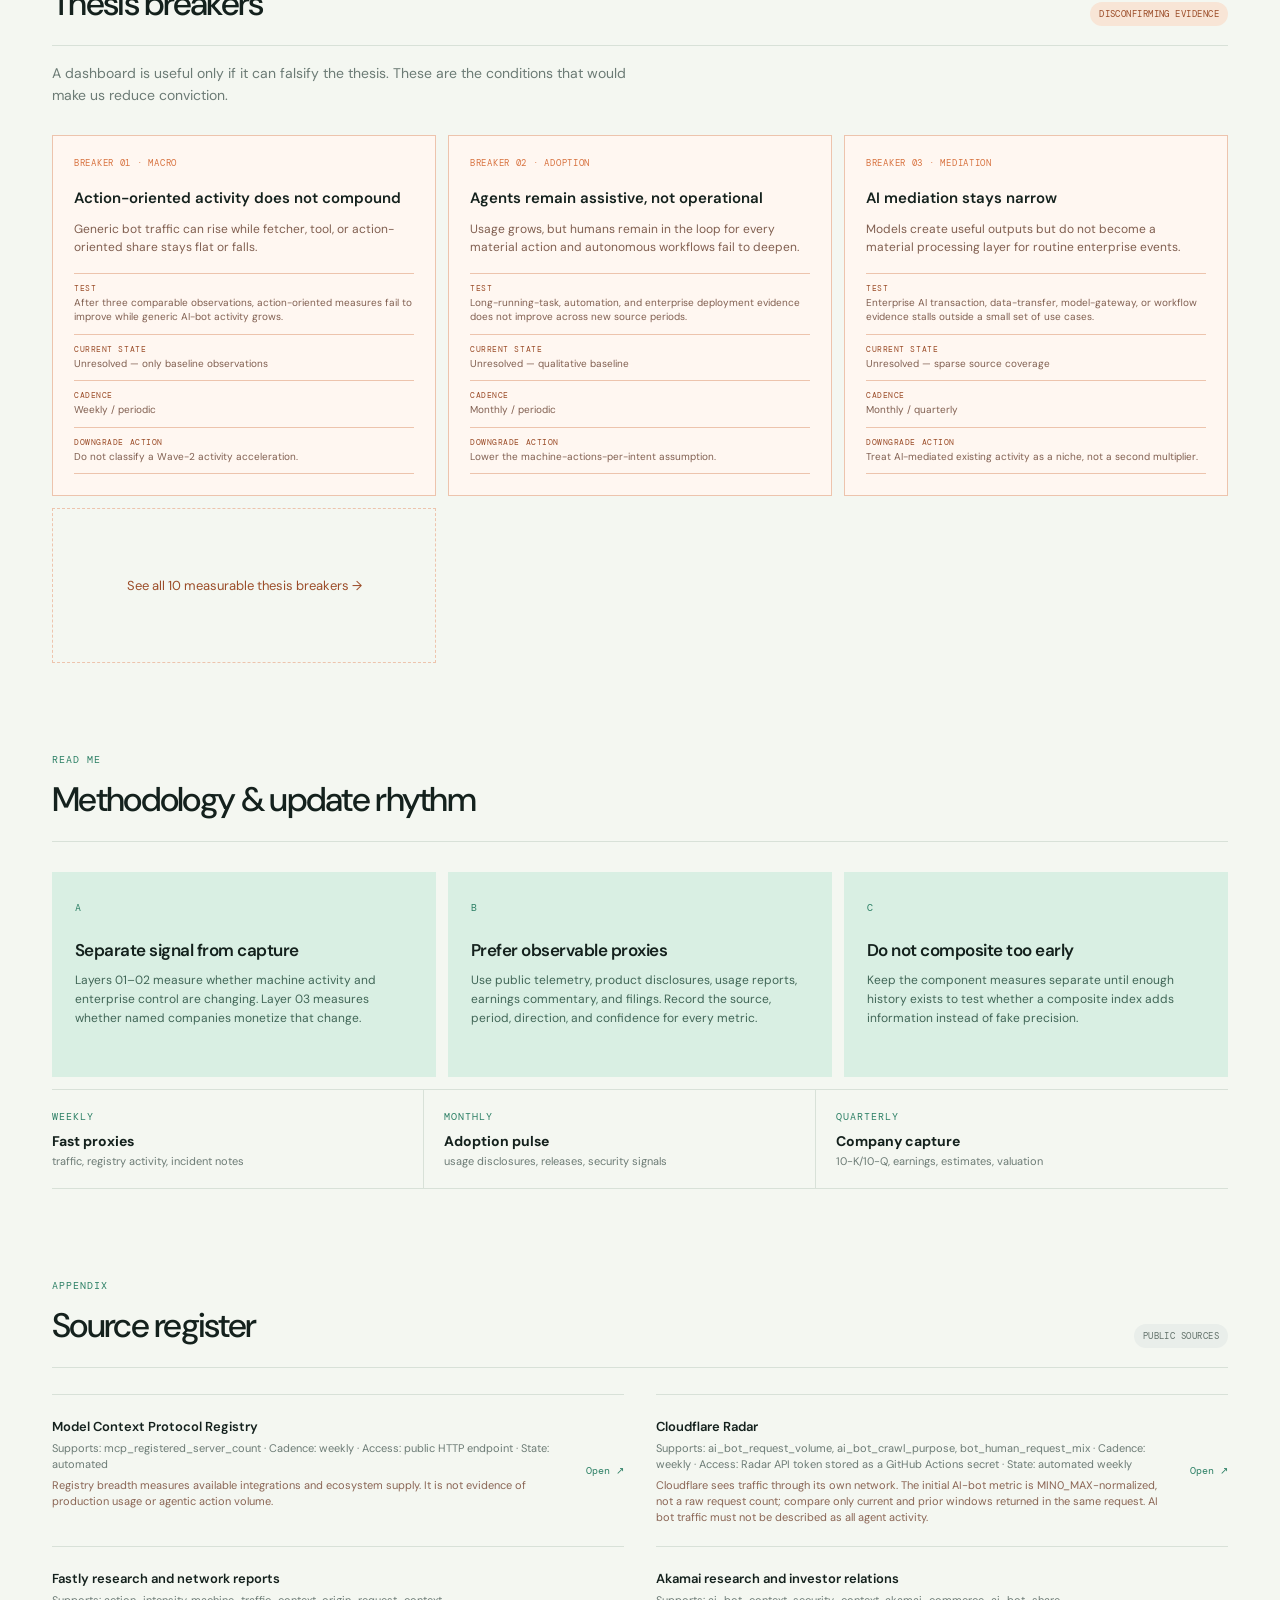
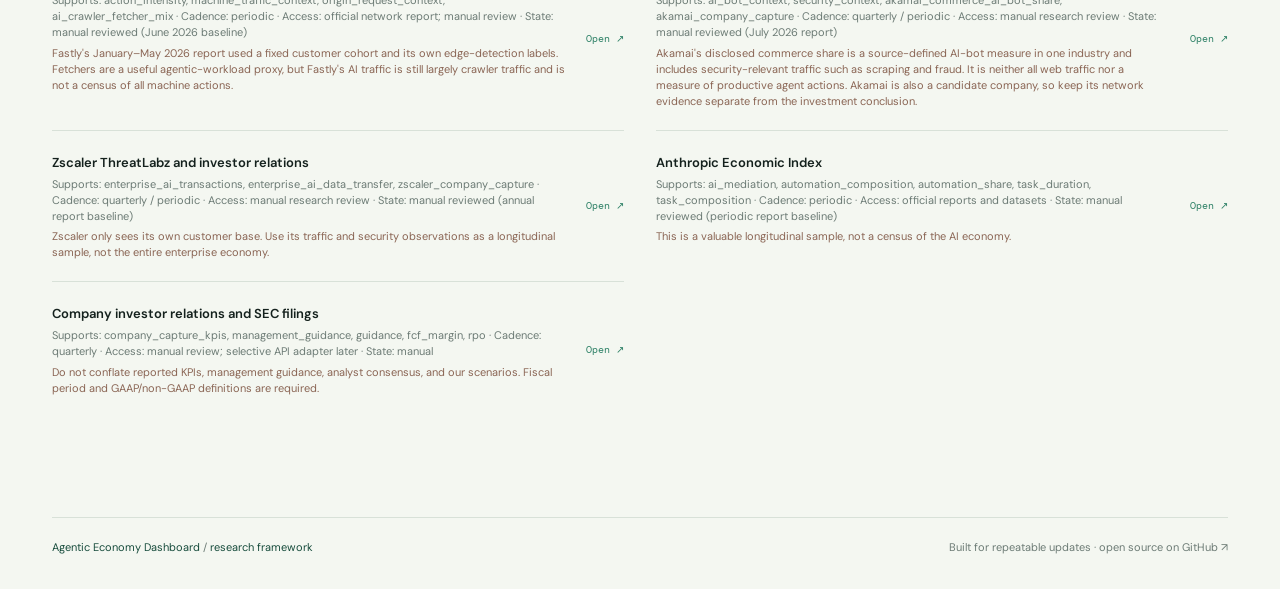
==== commit 7e9093a9: "Add observation history and evidence maturity register" ====
--- a/index.html
+++ b/index.html
@@ -20,6 +20,7 @@
         </a>
         <nav class="topnav" aria-label="Primary navigation">
           <a href="index.html">Wave-2 Pulse</a>
+          <a href="history.html">History</a>
           <a href="companies.html">Company Capture</a>
           <a href="expectations.html">Gap Readiness</a>
           <a href="breakers.html">Thesis Breakers</a>
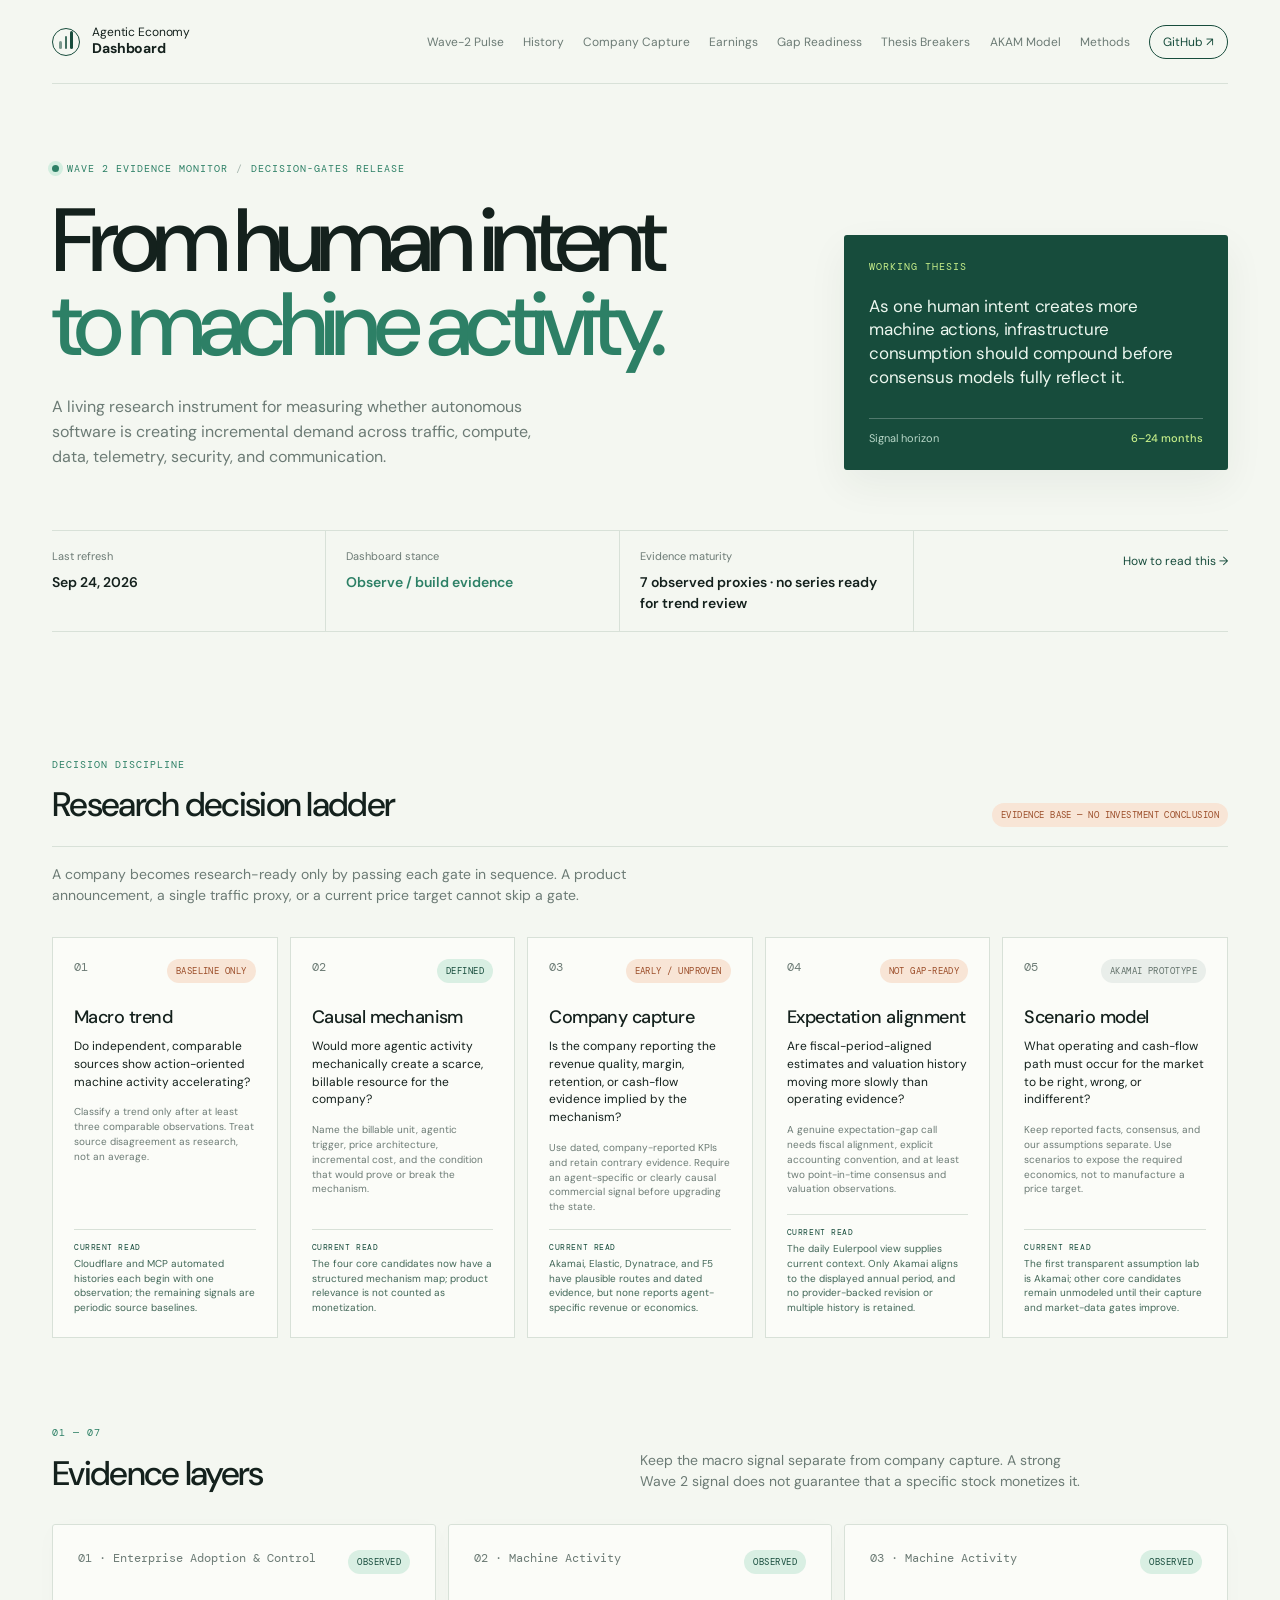
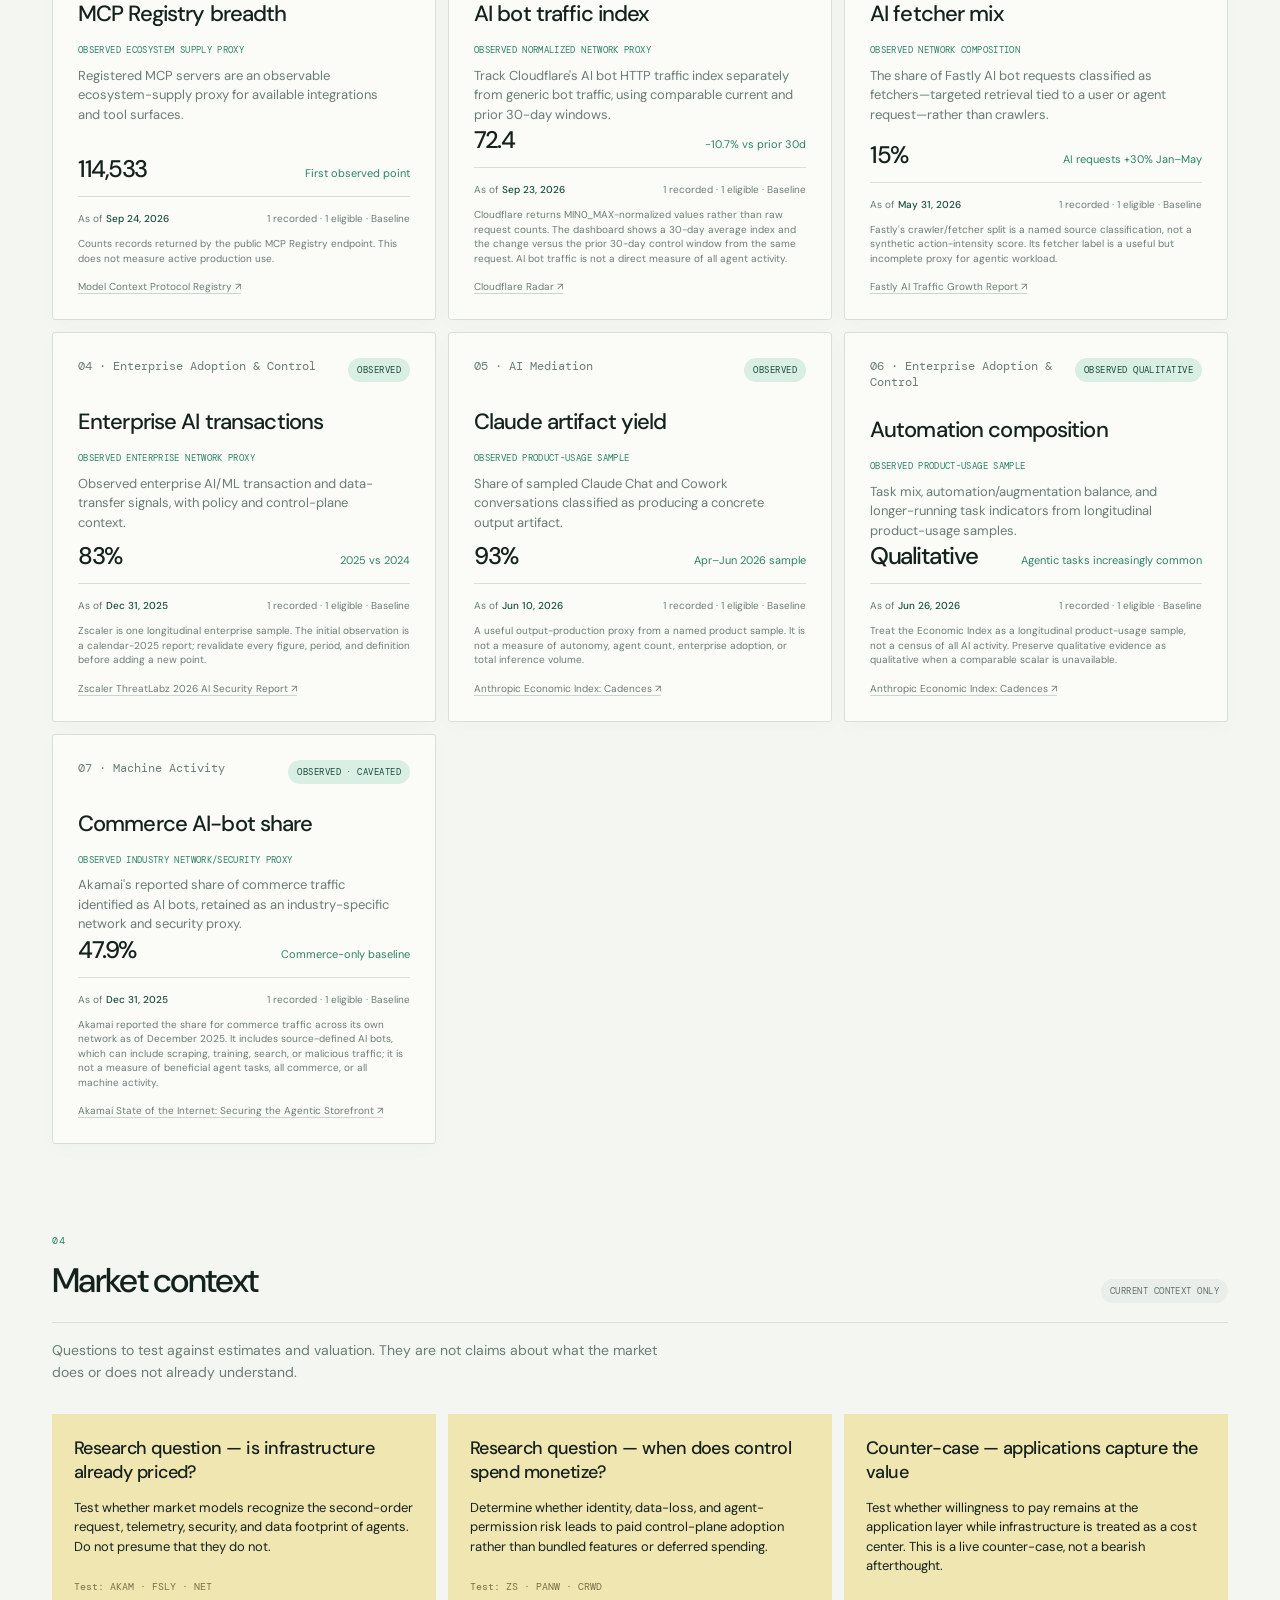
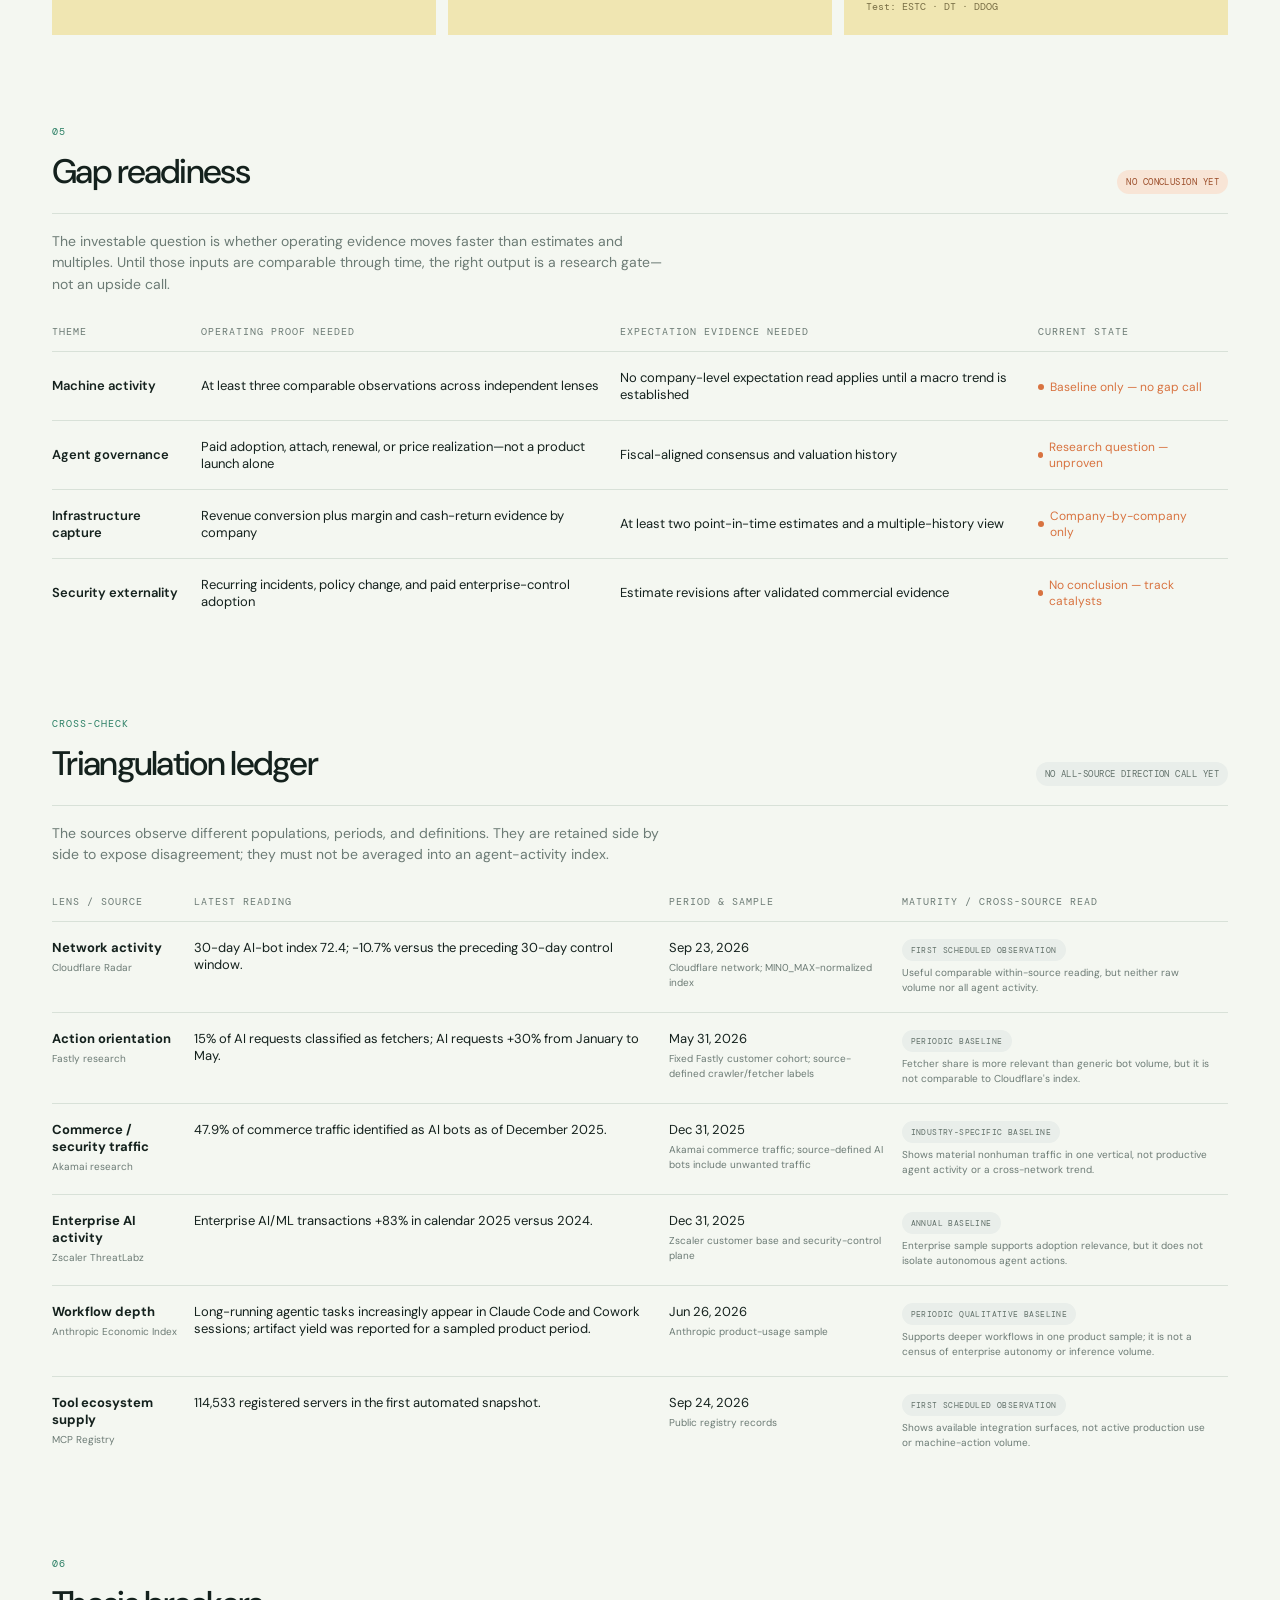
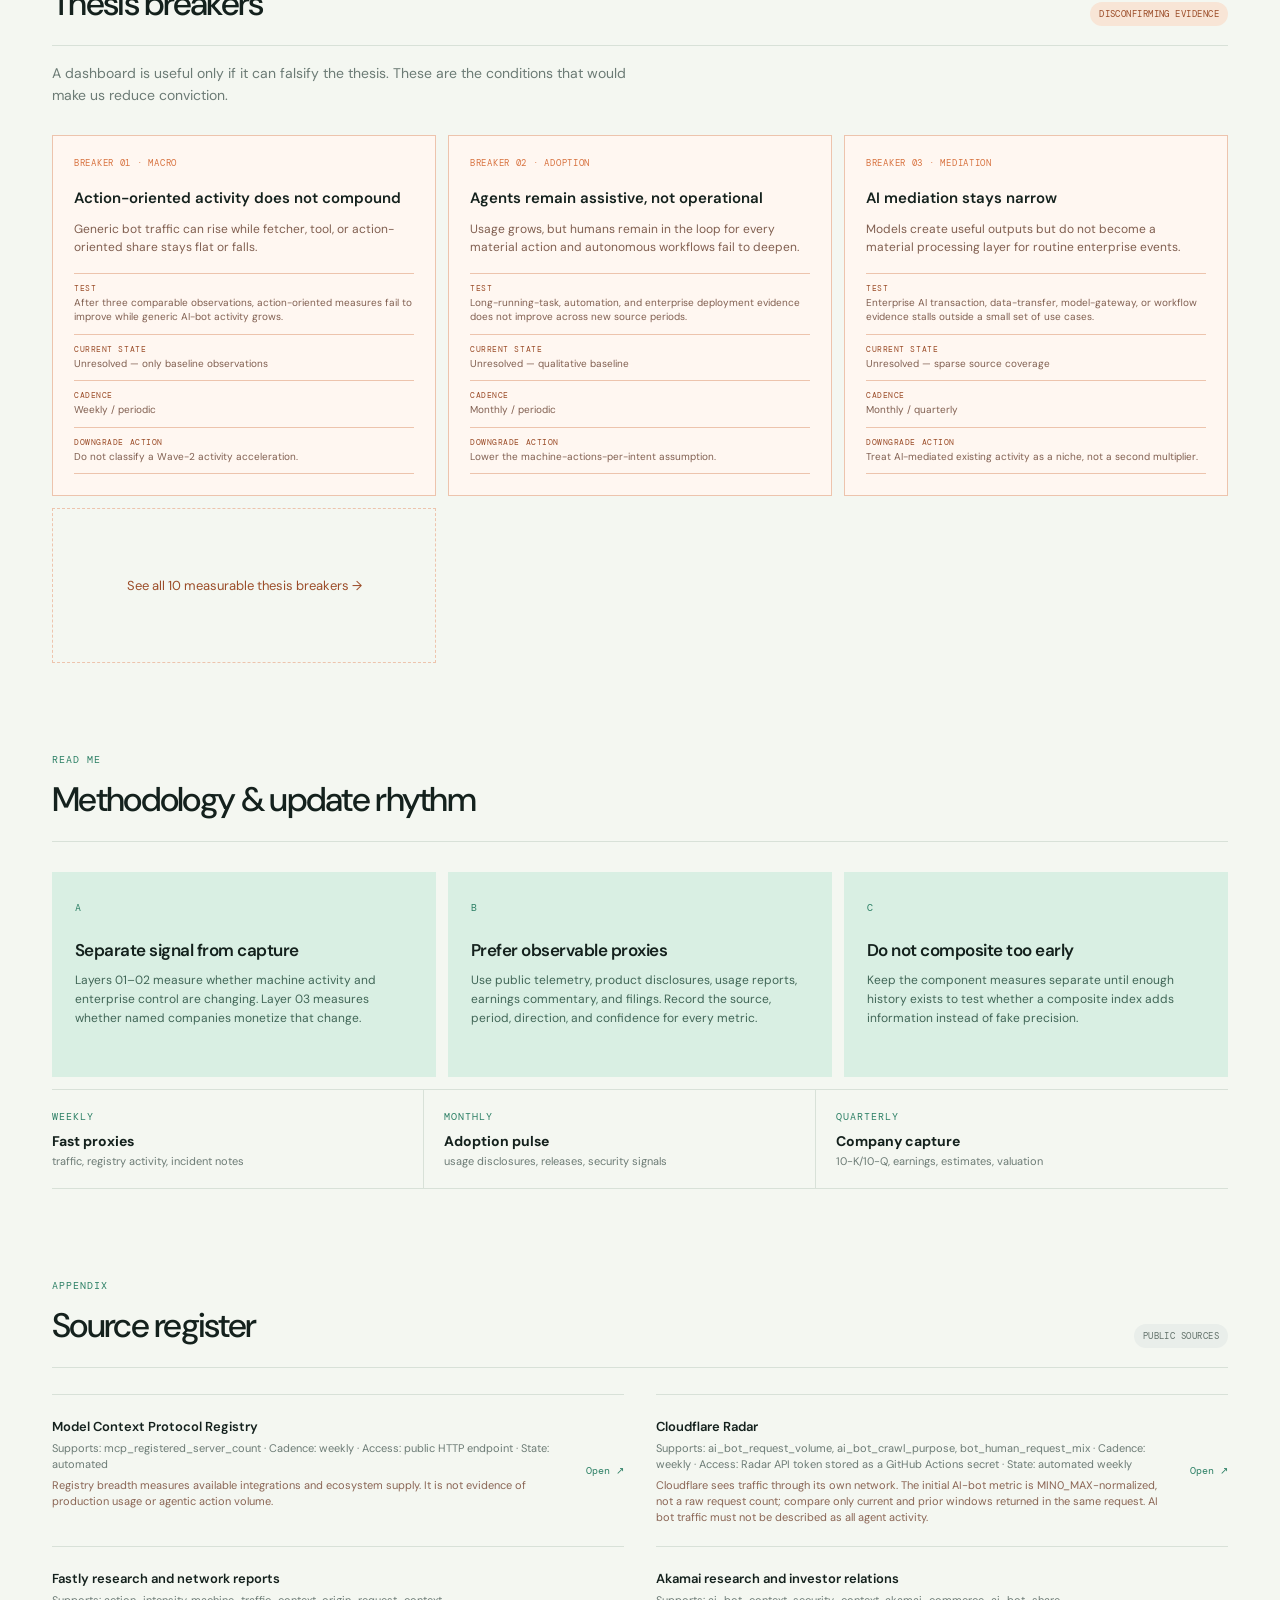
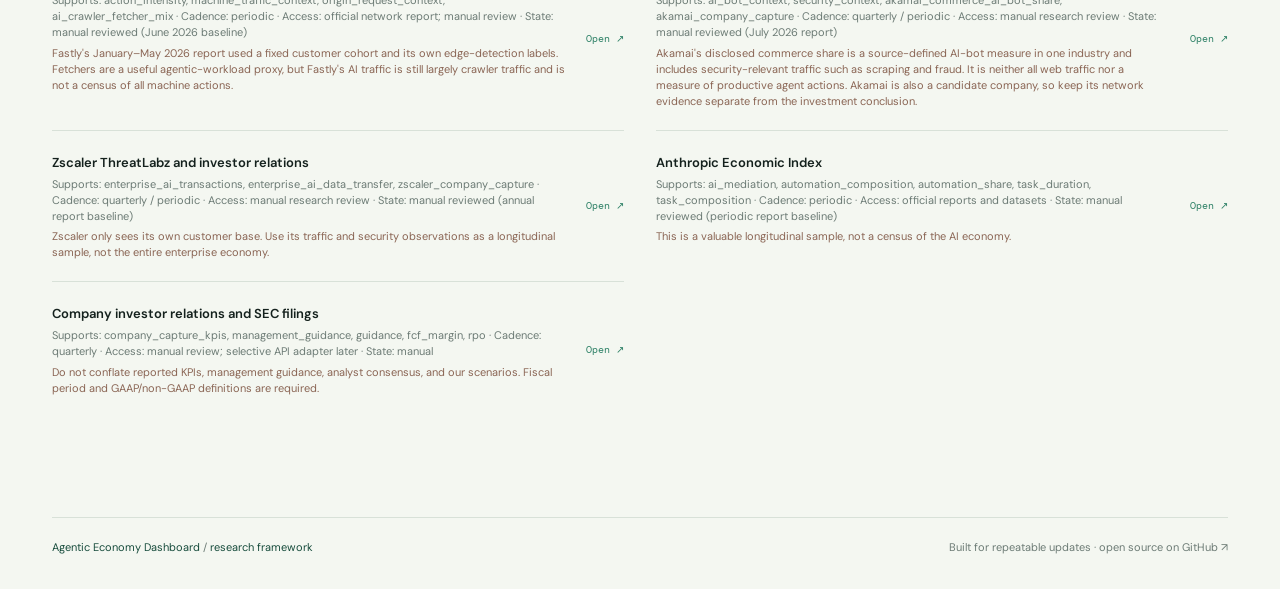
==== commit 1e45c631: "Add compact next-earnings scorecards" ====
--- a/index.html
+++ b/index.html
@@ -22,6 +22,7 @@
           <a href="index.html">Wave-2 Pulse</a>
           <a href="history.html">History</a>
           <a href="companies.html">Company Capture</a>
+          <a href="earnings.html">Earnings</a>
           <a href="expectations.html">Gap Readiness</a>
           <a href="breakers.html">Thesis Breakers</a>
           <a href="models.html">AKAM Model</a>
--- a/styles.css
+++ b/styles.css
@@ -23,7 +23,7 @@
 .brand-mark { width: 28px; height: 28px; border: 1px solid var(--green); border-radius: 50%; display: flex; align-items: flex-end; justify-content: center; gap: 3px; padding: 6px; }
 .brand-mark i { display: block; width: 3px; border-radius: 5px; background: var(--green); }
 .brand-mark i:nth-child(1) { height: 8px; opacity: .55; }.brand-mark i:nth-child(2) { height: 13px; opacity: .8; }.brand-mark i:nth-child(3) { height: 18px; }
-.topnav { display: flex; gap: 28px; align-items: center; font-size: 12px; color: var(--muted); }.topnav a { text-decoration: none; }.topnav a:hover { color: var(--green); }.topnav .repo-link { color: var(--green); border: 1px solid var(--green); border-radius: 99px; padding: 8px 13px; }
+.topnav { display: flex; gap: clamp(12px, 1.5vw, 24px); align-items: center; font-size: 12px; color: var(--muted); }.topnav a { text-decoration: none; }.topnav a:hover { color: var(--green); }.topnav .repo-link { color: var(--green); border: 1px solid var(--green); border-radius: 99px; padding: 8px 13px; }
 .hero { padding: 78px 0 36px; }.eyebrow, .section-number, .card-kicker, .cadence-label, th, .method-index { font-family: "DM Mono", ui-monospace, monospace; text-transform: uppercase; letter-spacing: .1em; font-size: 10px; }.eyebrow { color: var(--green-2); display: flex; align-items: center; gap: 8px; }.live-dot { height: 7px; width: 7px; background: var(--green-2); border-radius: 50%; box-shadow: 0 0 0 4px #d3eee0; }.slash { color: #a4b4ac; }
 .hero-grid { display: grid; grid-template-columns: 1.3fr .7fr; gap: 80px; align-items: end; padding: 24px 0 60px; }.hero h1 { font-size: clamp(50px, 7vw, 104px); line-height: .94; letter-spacing: -.075em; font-weight: 500; margin: 0; }.hero h1 em { color: var(--green-2); font-style: normal; }.hero-copy { font-size: 16px; line-height: 1.55; color: var(--muted); max-width: 510px; margin: 28px 0 0; }.thesis-card { background: var(--green); color: #ecf7ef; padding: 25px; min-height: 210px; border-radius: 3px; box-shadow: var(--shadow); }.thesis-card .card-kicker { color: var(--lime); margin: 0 0 22px; }.thesis-card > p:not(.card-kicker) { margin: 0; font-size: 17px; line-height: 1.4; letter-spacing: -.02em; }.thesis-meta { border-top: 1px solid rgba(255,255,255,.25); margin-top: 28px; padding-top: 12px; display: flex; justify-content: space-between; font-size: 11px; color: #b8d7c8; }.thesis-meta strong { color: var(--lime); font-weight: 500; }
 .snapshot-row { border-top: 1px solid var(--line); border-bottom: 1px solid var(--line); display: grid; grid-template-columns: repeat(4, 1fr); }.snapshot-item { padding: 18px 20px 18px 0; border-right: 1px solid var(--line); margin-right: 20px; }.snapshot-item:last-child { border-right: 0; margin-right: 0; }.snapshot-item span { display: block; color: var(--muted); font-size: 11px; margin-bottom: 8px; }.snapshot-item strong { font-size: 14px; font-weight: 600; }.snapshot-item .stance { color: var(--green-2); }.action-item { text-align: right; padding-right: 0; }.action-item a { font-size: 12px; color: var(--green); text-decoration: none; }
@@ -35,6 +35,6 @@
 .method-grid { display: grid; grid-template-columns: repeat(3, 1fr); gap: 12px; margin-top: 30px; }.method-card { background: var(--mint); padding: 23px; min-height: 205px; }.method-index { color: var(--green-2); }.method-card h3 { font-size: 17px; font-weight: 600; margin: 23px 0 10px; letter-spacing: -.03em; }.method-card p { font-size: 12px; line-height: 1.55; margin: 0; color: #416657; }.cadence-row { display: grid; grid-template-columns: repeat(3, 1fr); border-top: 1px solid var(--line); border-bottom: 1px solid var(--line); margin-top: 12px; }.cadence-row > div { padding: 20px 20px 20px 0; border-right: 1px solid var(--line); margin-right: 20px; }.cadence-row > div:last-child { border: 0; margin: 0; }.cadence-label { color: var(--green-2); display: block; margin-bottom: 9px; }.cadence-row strong, .cadence-row small { display: block; }.cadence-row strong { font-size: 14px; margin-bottom: 4px; }.cadence-row small { color: var(--muted); font-size: 11px; }
 .source-list { margin-top: 26px; display: grid; grid-template-columns: 1fr 1fr; gap: 0 32px; }.source-item { display: grid; grid-template-columns: 1fr auto; gap: 20px; border-top: 1px solid var(--line); padding: 16px 0; }.source-item strong { font-size: 13px; font-weight: 600; }.source-item p { color: var(--muted); margin: 5px 0 0; font-size: 11px; line-height: 1.45; }.source-item a { color: var(--green-2); font-family: "DM Mono", monospace; font-size: 10px; text-decoration: none; align-self: center; }.source-item a:hover { text-decoration: underline; }
 .footer { border-top: 1px solid var(--line); margin-top: 100px; padding: 22px 0 35px; display: flex; justify-content: space-between; font-size: 11px; color: var(--green); }.footer a { text-decoration: none; }.muted { color: var(--muted); }
-.page-hero { padding: 78px 0 52px; max-width: 900px; }.page-hero h1 { font-size: clamp(52px, 8vw, 100px); line-height: .94; letter-spacing: -.075em; font-weight: 500; margin: 20px 0; }.page-hero h1 em { color: var(--green-2); font-style: normal; }.page-hero > p:last-child { color: var(--muted); font-size: 16px; max-width: 630px; line-height: 1.55; margin: 0; }.notice { display: grid; grid-template-columns: 170px 1fr; gap: 22px; background: #edf3ed; border-left: 3px solid var(--green-2); padding: 17px 20px; font-size: 13px; line-height: 1.45; margin-bottom: 28px; }.notice strong { color: var(--green); }.notice span { color: var(--muted); }.company-grid { display: grid; grid-template-columns: repeat(2, 1fr); gap: 12px; }.company-card { padding: 24px; min-height: 300px; background: var(--card); border: 1px solid var(--line); display: flex; flex-direction: column; }.company-card-top { display: flex; align-items: center; justify-content: space-between; }.ticker { color: var(--green); font-family: "DM Mono", monospace; font-size: 17px; font-weight: 500; }.company-mechanism { margin: 28px 0 14px; font-size: 15px; line-height: 1.45; letter-spacing: -.02em; }.company-period { color: var(--muted); font-family: "DM Mono", monospace; font-size: 9px; letter-spacing: .05em; text-transform: uppercase; margin: 0 0 12px; }.company-evidence { display: grid; grid-template-columns: 1fr; gap: 0; margin: 0 0 14px; border-top: 1px solid var(--line); }.company-evidence div { display: grid; grid-template-columns: 1fr auto; gap: 12px; align-items: baseline; border-bottom: 1px solid var(--line); padding: 8px 0; }.company-evidence dt { color: var(--muted); font-size: 10px; }.company-evidence dd { color: var(--green); font-family: "DM Mono", monospace; font-size: 10px; text-align: right; margin: 0; }.company-read, .company-counterpoint { color: var(--muted); font-size: 11px; line-height: 1.5; margin: 0 0 9px; }.company-read span, .company-counterpoint span { display: block; color: var(--green); font-family: "DM Mono", monospace; font-size: 9px; letter-spacing: .07em; text-transform: uppercase; margin-bottom: 3px; }.company-counterpoint { color: #8a6554; }.company-counterpoint span { color: #9b4d29; }.company-label { color: var(--muted); font-family: "DM Mono", monospace; font-size: 9px; letter-spacing: .08em; text-transform: uppercase; margin: 0 0 10px; }.company-card ul { padding-left: 17px; margin: 0; columns: 2; column-gap: 22px; color: var(--muted); font-size: 11px; line-height: 1.7; }.company-sources { display: flex; flex-wrap: wrap; gap: 10px; margin-top: auto; padding-top: 16px; }.company-sources a { color: var(--green-2); font-size: 11px; text-decoration: none; }.gap-page { margin-top: 34px; }.expectation-methods { margin-top: 70px; }.source-list-wide { grid-template-columns: 1fr; }.source-item-detailed { padding: 20px 0; }.source-caveat { max-width: 800px; color: #8a6554 !important; }.metadata-row { display: flex; justify-content: space-between; gap: 14px; color: var(--muted); font-size: 10px; margin: 0 0 12px; }.metadata-row b { color: var(--green); font-weight: 500; }.method-note { color: var(--muted); font-size: 10px; line-height: 1.45; margin: 0; }.metric-card-wide { min-height: 350px; }.docs-links { display: flex; flex-wrap: wrap; gap: 9px; margin-top: 30px; }.docs-links a { text-decoration: none; color: var(--green); background: var(--mint); padding: 10px 13px; font-size: 12px; }.breaker-page { margin-top: 35px; }
+.page-hero { padding: 78px 0 52px; max-width: 900px; }.page-hero h1 { font-size: clamp(52px, 8vw, 100px); line-height: .94; letter-spacing: -.075em; font-weight: 500; margin: 20px 0; }.page-hero h1 em { color: var(--green-2); font-style: normal; }.page-hero > p:last-child { color: var(--muted); font-size: 16px; max-width: 630px; line-height: 1.55; margin: 0; }.notice { display: grid; grid-template-columns: 170px 1fr; gap: 22px; background: #edf3ed; border-left: 3px solid var(--green-2); padding: 17px 20px; font-size: 13px; line-height: 1.45; margin-bottom: 28px; }.notice strong { color: var(--green); }.notice span { color: var(--muted); }.next-earnings-notice { margin-top: -16px; }.next-earnings-notice a { color: var(--green-2); font-size: 12px; text-decoration: none; white-space: nowrap; }.next-earnings-notice a:hover { text-decoration: underline; }.company-grid { display: grid; grid-template-columns: repeat(2, 1fr); gap: 12px; }.company-card { padding: 24px; min-height: 300px; background: var(--card); border: 1px solid var(--line); display: flex; flex-direction: column; }.company-card-top { display: flex; align-items: center; justify-content: space-between; }.ticker { color: var(--green); font-family: "DM Mono", monospace; font-size: 17px; font-weight: 500; }.company-mechanism { margin: 28px 0 14px; font-size: 15px; line-height: 1.45; letter-spacing: -.02em; }.company-period { color: var(--muted); font-family: "DM Mono", monospace; font-size: 9px; letter-spacing: .05em; text-transform: uppercase; margin: 0 0 12px; }.company-evidence { display: grid; grid-template-columns: 1fr; gap: 0; margin: 0 0 14px; border-top: 1px solid var(--line); }.company-evidence div { display: grid; grid-template-columns: 1fr auto; gap: 12px; align-items: baseline; border-bottom: 1px solid var(--line); padding: 8px 0; }.company-evidence dt { color: var(--muted); font-size: 10px; }.company-evidence dd { color: var(--green); font-family: "DM Mono", monospace; font-size: 10px; text-align: right; margin: 0; }.company-read, .company-counterpoint { color: var(--muted); font-size: 11px; line-height: 1.5; margin: 0 0 9px; }.company-read span, .company-counterpoint span { display: block; color: var(--green); font-family: "DM Mono", monospace; font-size: 9px; letter-spacing: .07em; text-transform: uppercase; margin-bottom: 3px; }.company-counterpoint { color: #8a6554; }.company-counterpoint span { color: #9b4d29; }.company-label { color: var(--muted); font-family: "DM Mono", monospace; font-size: 9px; letter-spacing: .08em; text-transform: uppercase; margin: 0 0 10px; }.company-card ul { padding-left: 17px; margin: 0; columns: 2; column-gap: 22px; color: var(--muted); font-size: 11px; line-height: 1.7; }.company-sources { display: flex; flex-wrap: wrap; gap: 10px; margin-top: auto; padding-top: 16px; }.company-sources a { color: var(--green-2); font-size: 11px; text-decoration: none; }.gap-page { margin-top: 34px; }.expectation-methods { margin-top: 70px; }.source-list-wide { grid-template-columns: 1fr; }.source-item-detailed { padding: 20px 0; }.source-caveat { max-width: 800px; color: #8a6554 !important; }.metadata-row { display: flex; justify-content: space-between; gap: 14px; color: var(--muted); font-size: 10px; margin: 0 0 12px; }.metadata-row b { color: var(--green); font-weight: 500; }.method-note { color: var(--muted); font-size: 10px; line-height: 1.45; margin: 0; }.metric-card-wide { min-height: 350px; }.docs-links { display: flex; flex-wrap: wrap; gap: 9px; margin-top: 30px; }.docs-links a { text-decoration: none; color: var(--green); background: var(--mint); padding: 10px 13px; font-size: 12px; }.breaker-page { margin-top: 35px; }
 @media (max-width: 900px) { .shell { padding: 0 24px; }.topnav { gap: 14px; }.topnav a:not(.repo-link) { display: none; }.hero-grid, .section-intro { grid-template-columns: 1fr; gap: 30px; }.hero h1 { font-size: clamp(52px, 13vw, 88px); }.metric-grid, .expectation-grid, .breaker-grid, .method-grid { grid-template-columns: 1fr 1fr; }.snapshot-row { grid-template-columns: 1fr 1fr; }.snapshot-item:nth-child(2) { border-right: 0; }.action-item { text-align: left; padding-top: 0; }.cadence-row { grid-template-columns: 1fr; }.cadence-row > div { border-right: 0; border-bottom: 1px solid var(--line); margin-right: 0; }.source-list { grid-template-columns: 1fr; } }
 @media (max-width: 580px) { .hero { padding-top: 52px; }.metric-grid, .expectation-grid, .breaker-grid, .method-grid, .company-grid { grid-template-columns: 1fr; }.snapshot-row { grid-template-columns: 1fr; }.snapshot-item { border-right: 0; border-bottom: 1px solid var(--line); margin: 0; padding: 14px 0; }.snapshot-item:last-child { border-bottom: 0; }.action-item { padding: 14px 0; }.section-block { padding-top: 65px; }.section-heading { align-items: flex-start; gap: 16px; }.footer { flex-direction: column; gap: 8px; }.page-hero { padding-top: 52px; }.notice { grid-template-columns: 1fr; gap: 6px; }.company-card ul { columns: 1; }.metadata-row { flex-direction: column; gap: 4px; } }
--- a/decision-gates.css
+++ b/decision-gates.css
@@ -269,12 +269,156 @@
   padding: 12px 0;
 }
 
+.scorecard-event {
+  margin: 28px 0 0;
+}
+
+.scorecard-baseline-grid {
+  margin-top: 18px;
+}
+
+.scorecard-baseline-card {
+  min-height: 130px;
+}
+
+.scorecard-baseline-card strong {
+  font-size: 22px;
+  margin: 13px 0 8px;
+}
+
+.scorecard-grid {
+  display: grid;
+  gap: 12px;
+  grid-template-columns: repeat(2, minmax(0, 1fr));
+  margin-top: 30px;
+}
+
+.scorecard-check {
+  background: var(--card);
+  border: 1px solid var(--line);
+  padding: 23px;
+}
+
+.scorecard-check-top {
+  align-items: flex-start;
+  display: flex;
+  justify-content: space-between;
+}
+
+.scorecard-check h3 {
+  font-size: 20px;
+  font-weight: 500;
+  letter-spacing: -.035em;
+  line-height: 1.15;
+  margin: 21px 0;
+}
+
+.scorecard-check dl {
+  border-top: 1px solid var(--line);
+  margin: 0;
+}
+
+.scorecard-check dl div {
+  border-bottom: 1px solid var(--line);
+  padding: 10px 0;
+}
+
+.scorecard-check dt {
+  color: var(--green-2);
+  font-family: "DM Mono", ui-monospace, monospace;
+  font-size: 8px;
+  letter-spacing: .07em;
+  text-transform: uppercase;
+}
+
+.scorecard-check dd {
+  color: var(--muted);
+  font-size: 11px;
+  line-height: 1.5;
+  margin: 4px 0 0;
+}
+
+.scorecard-check dl div:nth-child(3) dd {
+  color: #416657;
+}
+
+.scorecard-check dl div:nth-child(4) dd,
+.scorecard-check dl div:nth-child(5) dd {
+  color: #8a6554;
+}
+
+.scorecard-check dl div:last-child dd {
+  color: var(--ink);
+}
+
+.scorecard-bottom {
+  display: grid;
+  gap: 12px;
+  grid-template-columns: minmax(0, 1fr) minmax(0, 1fr);
+  margin-top: 30px;
+}
+
+.scorecard-protocol,
+.scorecard-outcomes {
+  background: var(--mint);
+  padding: 24px;
+}
+
+.scorecard-protocol h3,
+.scorecard-outcomes h3 {
+  font-size: 19px;
+  font-weight: 500;
+  letter-spacing: -.03em;
+  margin: 18px 0 16px;
+}
+
+.scorecard-protocol ol {
+  border-top: 1px solid #bad5c3;
+  color: #416657;
+  font-size: 11px;
+  line-height: 1.52;
+  margin: 0;
+  padding: 0 0 0 19px;
+}
+
+.scorecard-protocol li {
+  border-bottom: 1px solid #bad5c3;
+  padding: 10px 0 10px 2px;
+}
+
+.scorecard-decision {
+  border-top: 1px solid #bad5c3;
+  padding: 12px 0;
+}
+
+.scorecard-decision:last-child {
+  border-bottom: 1px solid #bad5c3;
+}
+
+.scorecard-decision p {
+  color: #416657;
+  font-size: 11px;
+  line-height: 1.48;
+  margin: 8px 0;
+}
+
+.scorecard-decision strong {
+  color: var(--green);
+  display: block;
+  font-size: 10px;
+  line-height: 1.45;
+}
+
 @media (max-width: 1100px) {
   .research-gate-grid {
     grid-template-columns: repeat(3, minmax(0, 1fr));
   }
 
   .mechanics-grid {
+    grid-template-columns: 1fr;
+  }
+
+  .scorecard-grid {
     grid-template-columns: 1fr;
   }
 }
@@ -288,6 +432,10 @@
   .breaker-page {
     grid-template-columns: 1fr;
   }
+
+  .scorecard-bottom {
+    grid-template-columns: 1fr;
+  }
 }
 
 @media (max-width: 580px) {
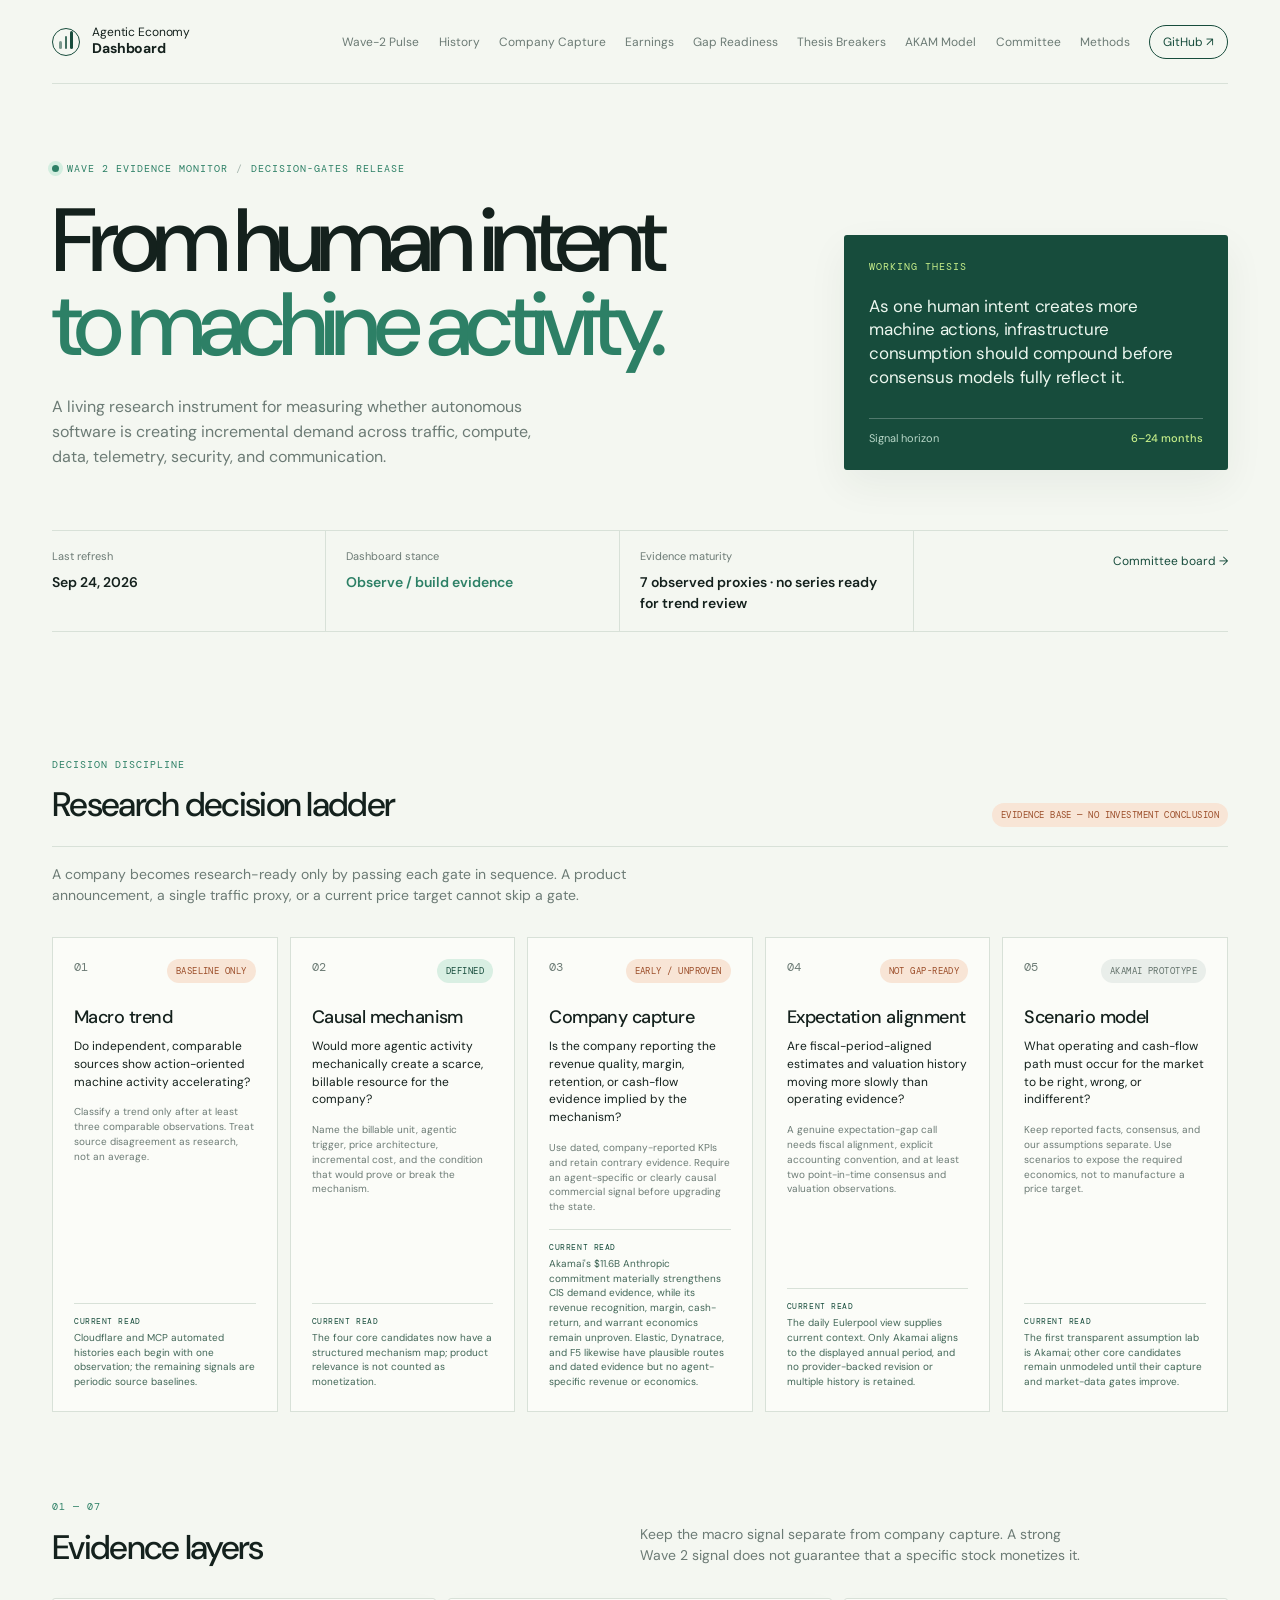
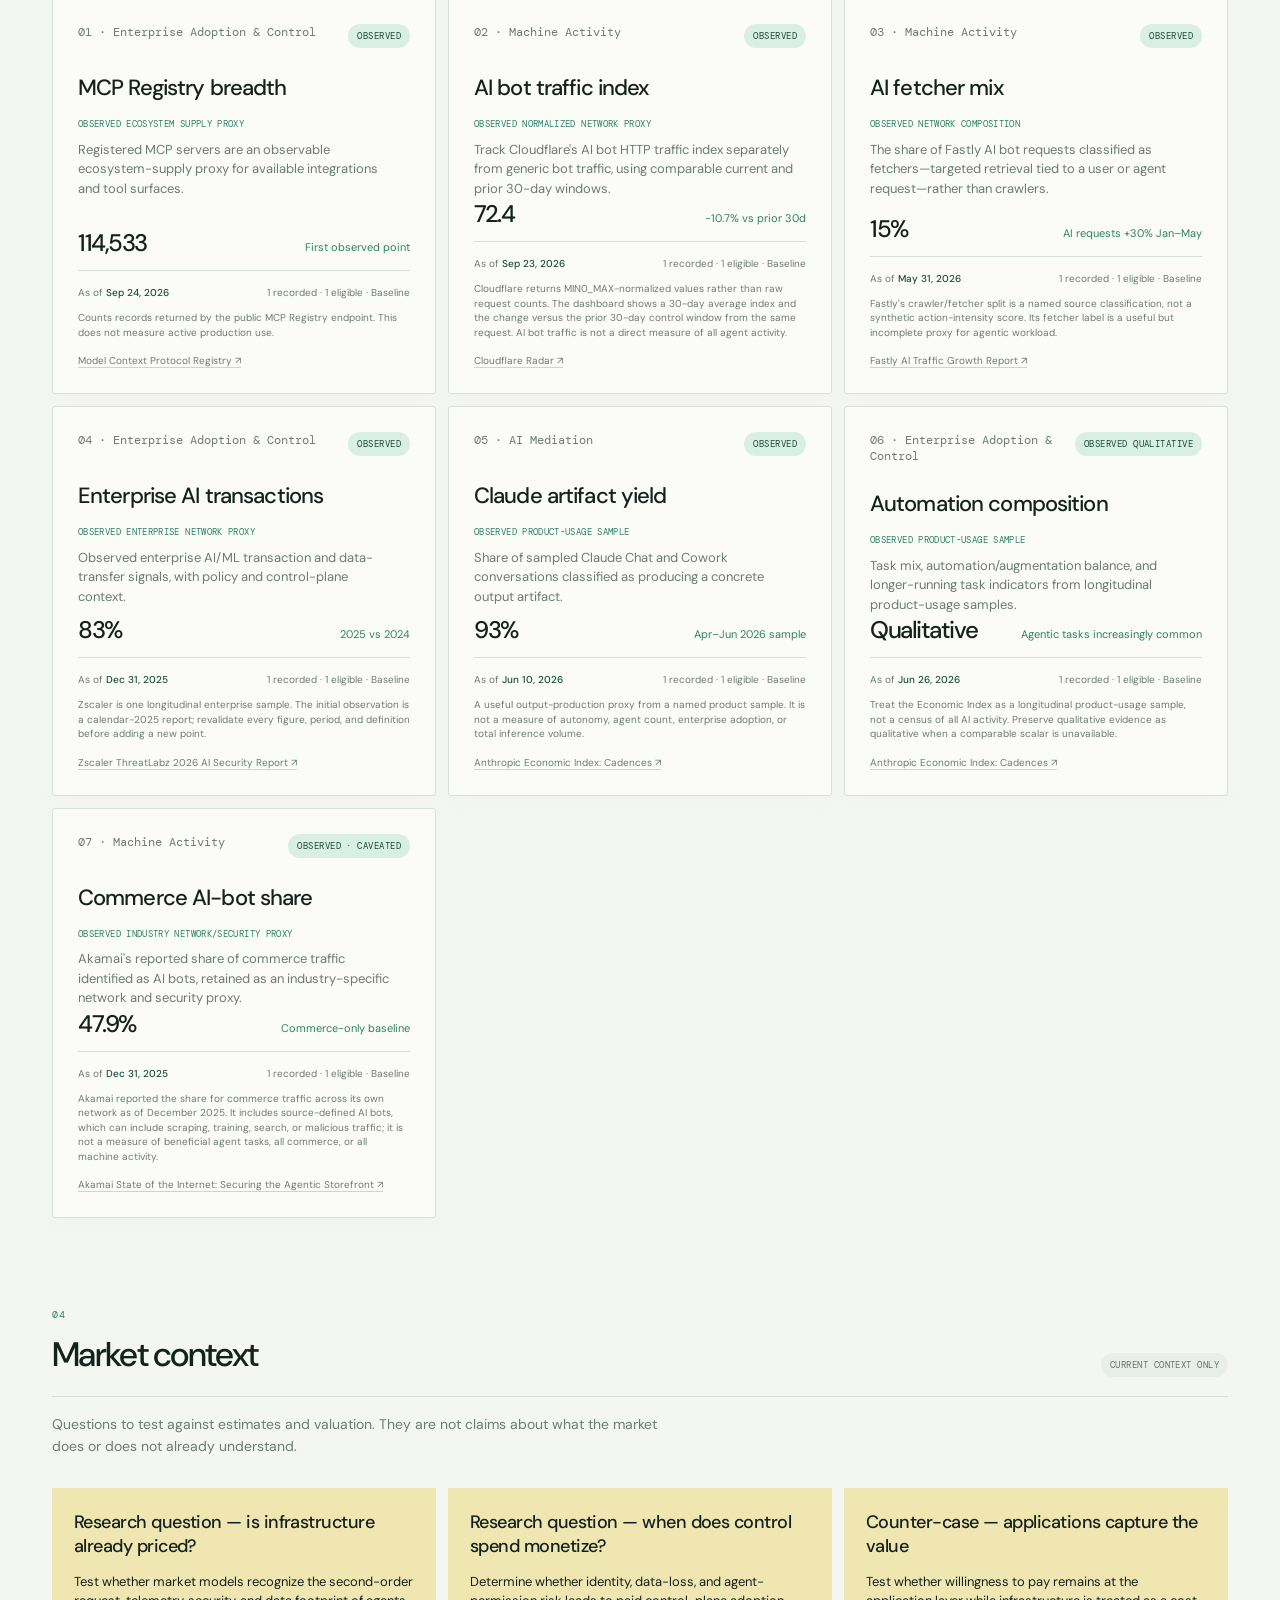
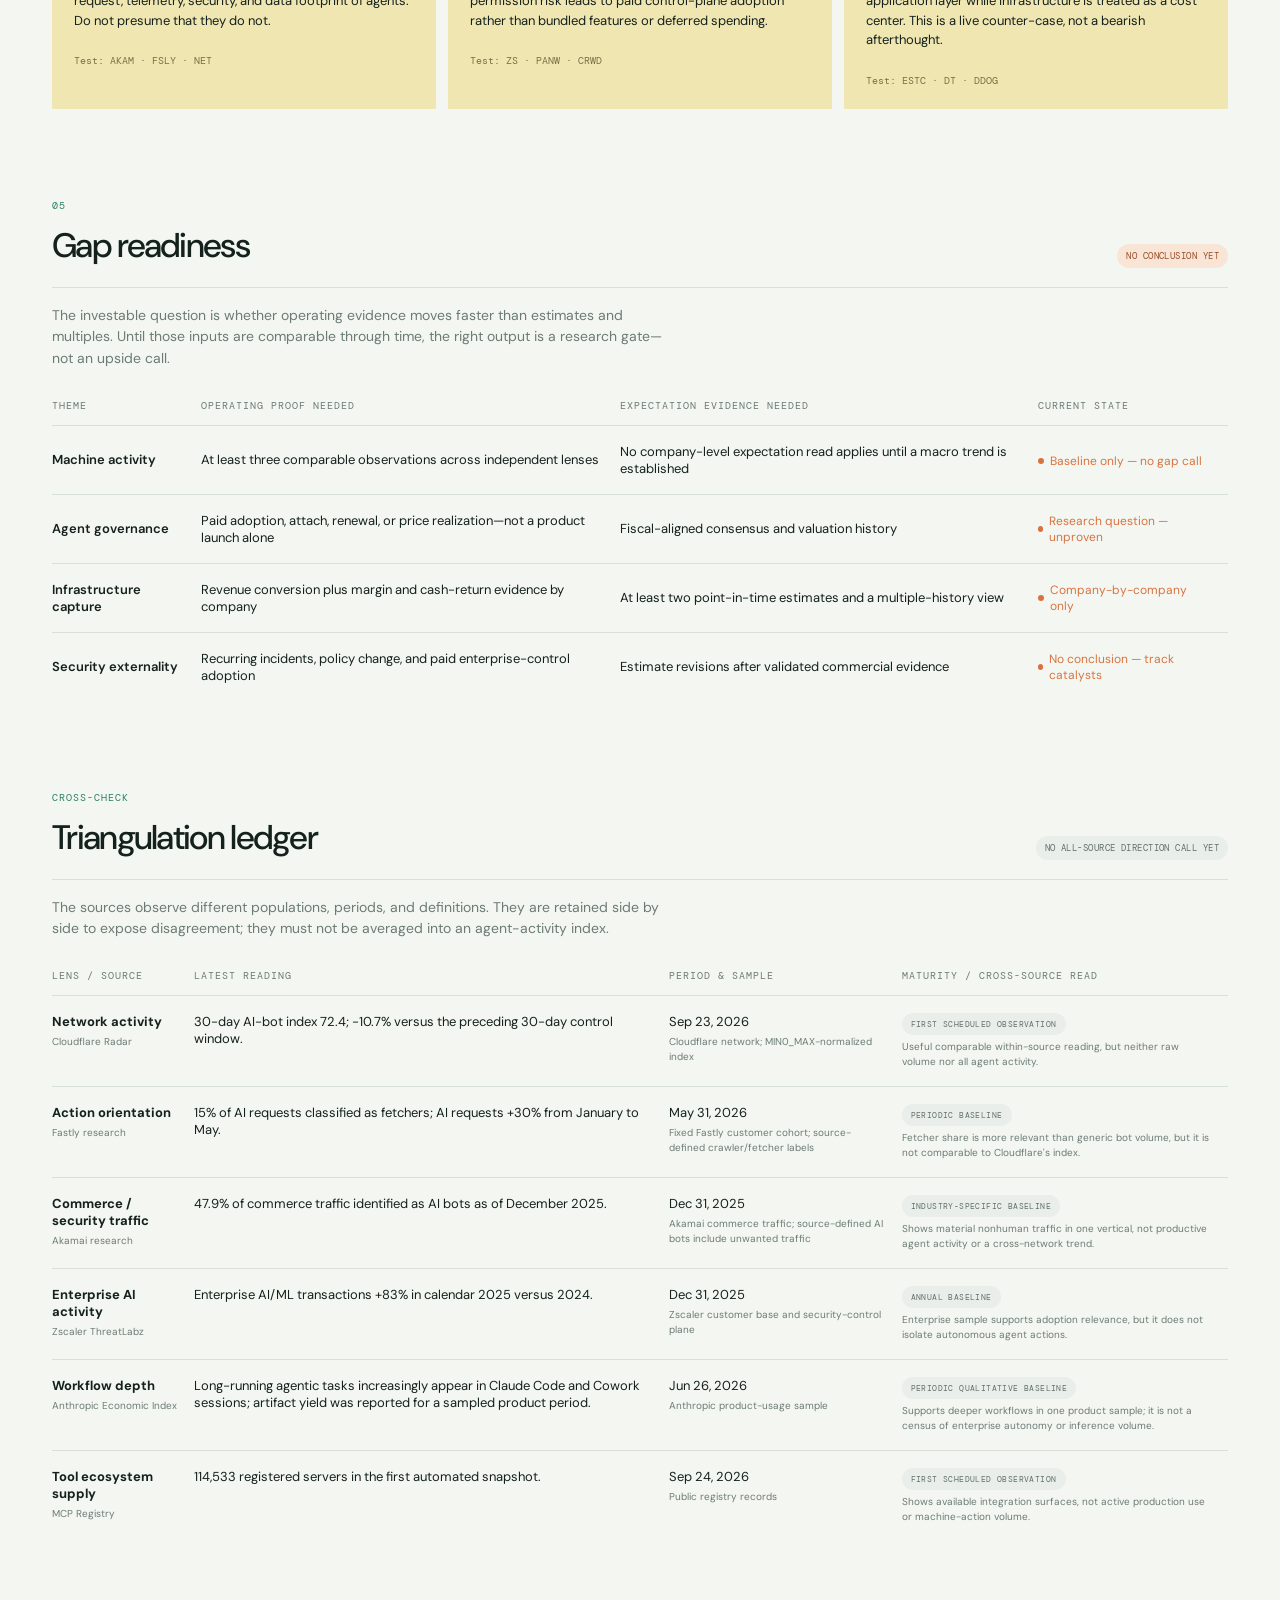
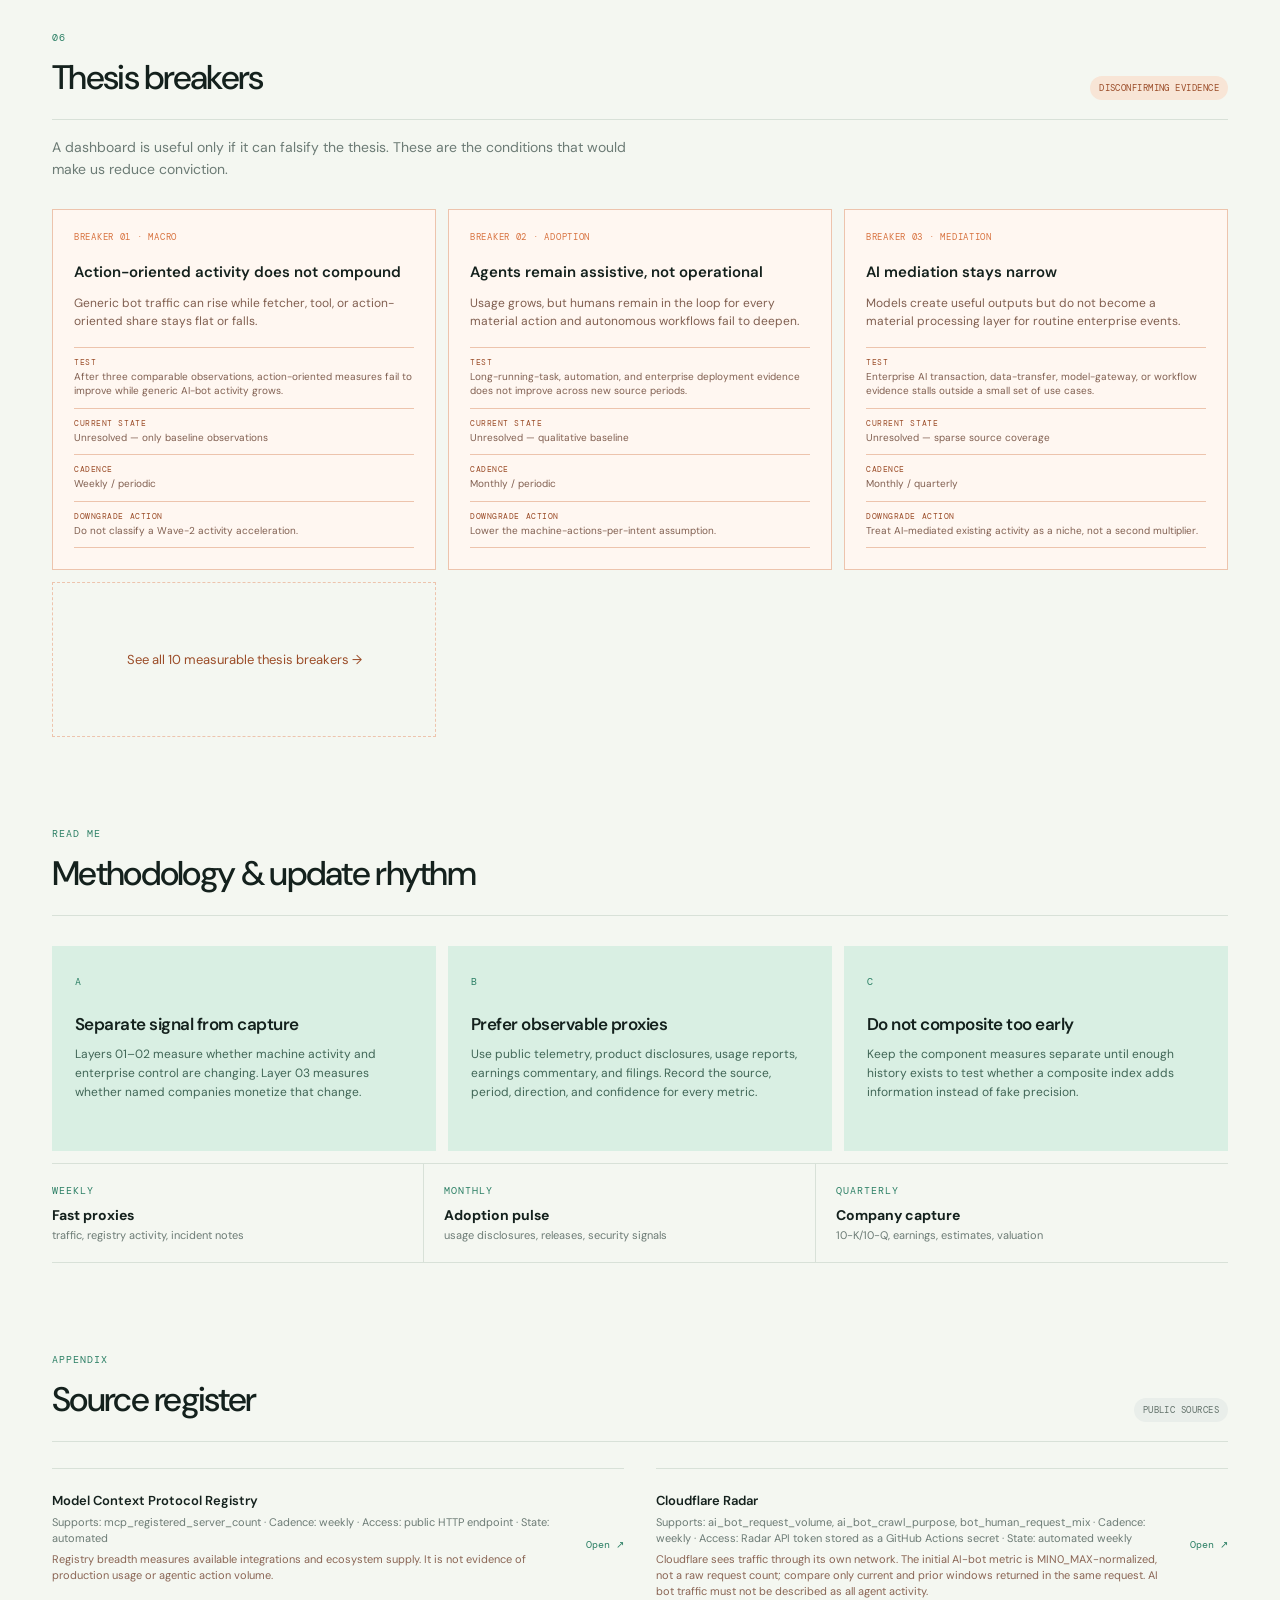
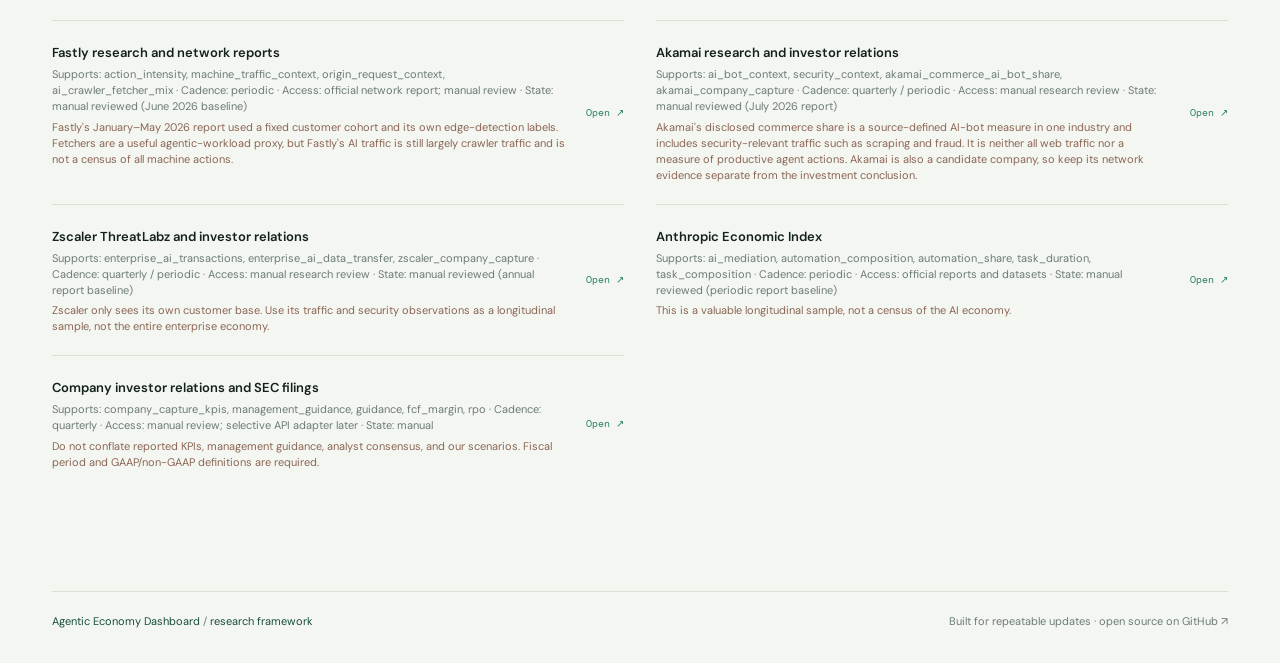
==== commit f0b3eabb: "Add agentic economy committee board" ====
--- a/index.html
+++ b/index.html
@@ -26,6 +26,7 @@
           <a href="expectations.html">Gap Readiness</a>
           <a href="breakers.html">Thesis Breakers</a>
           <a href="models.html">AKAM Model</a>
+          <a href="committee.html">Committee</a>
           <a href="methodology.html">Methods</a>
           <a class="repo-link" href="https://github.com/gundemkorel/agentic-economy-dashboard" target="_blank" rel="noreferrer">GitHub ↗</a>
         </nav>
@@ -49,7 +50,7 @@
             <div class="snapshot-item"><span>Last refresh</span><strong id="last-updated">Loading…</strong></div>
             <div class="snapshot-item"><span>Dashboard stance</span><strong class="stance">Observe / build evidence</strong></div>
             <div class="snapshot-item"><span>Evidence maturity</span><strong id="confidence">Loading…</strong></div>
-            <div class="snapshot-item action-item"><a href="#methodology">How to read this →</a></div>
+            <div class="snapshot-item action-item"><a href="committee.html">Committee board →</a></div>
           </div>
         </section>
 
--- a/decision-gates.css
+++ b/decision-gates.css
@@ -163,6 +163,48 @@
   margin-top: 5px;
 }
 
+.company-current-update {
+  background: #edf3ed;
+  border-left: 2px solid var(--green-2);
+  margin: 12px 0 0;
+  padding: 10px 11px;
+}
+
+.company-current-update > span,
+.company-current-update > strong,
+.company-current-update > a {
+  display: block;
+}
+
+.company-current-update > span {
+  color: var(--green);
+  font-family: "DM Mono", ui-monospace, monospace;
+  font-size: 8px;
+  letter-spacing: .07em;
+  text-transform: uppercase;
+}
+
+.company-current-update > strong {
+  color: var(--green);
+  font-size: 11px;
+  line-height: 1.4;
+  margin-top: 5px;
+}
+
+.company-current-update p {
+  color: #416657;
+  font-size: 10px;
+  line-height: 1.48;
+  margin: 5px 0 0;
+}
+
+.company-current-update a {
+  color: var(--green-2);
+  font-size: 10px;
+  margin-top: 7px;
+  text-decoration: none;
+}
+
 .company-readiness-block {
   padding-top: 0;
 }
@@ -269,6 +311,126 @@
   padding: 12px 0;
 }
 
+.akam-decision-section {
+  padding-top: 38px;
+}
+
+.akam-decision-grid {
+  display: grid;
+  gap: 12px;
+  grid-template-columns: minmax(260px, .9fr) minmax(0, 2.1fr);
+  margin-top: 29px;
+}
+
+.akam-decision-now {
+  background: var(--mint);
+  border-left: 3px solid var(--green-2);
+  padding: 22px;
+}
+
+.akam-decision-now > span,
+.akam-decision-fact > span,
+.akam-decision-boundary > span {
+  color: var(--green);
+  display: block;
+  font-family: "DM Mono", ui-monospace, monospace;
+  font-size: 8px;
+  letter-spacing: .07em;
+  text-transform: uppercase;
+}
+
+.akam-decision-now > strong {
+  color: var(--green);
+  display: block;
+  font-size: 25px;
+  font-weight: 500;
+  letter-spacing: -.045em;
+  line-height: 1.08;
+  margin: 17px 0 9px;
+}
+
+.akam-decision-now > p {
+  color: #416657;
+  font-size: 11px;
+  line-height: 1.52;
+  margin: 0;
+}
+
+.akam-decision-facts {
+  display: grid;
+  gap: 12px;
+  grid-template-columns: repeat(2, minmax(0, 1fr));
+}
+
+.akam-decision-fact {
+  background: var(--card);
+  border: 1px solid var(--line);
+  min-height: 148px;
+  padding: 20px;
+}
+
+.akam-decision-fact > strong {
+  color: var(--green);
+  display: block;
+  font-size: 22px;
+  font-weight: 500;
+  letter-spacing: -.04em;
+  line-height: 1.1;
+  margin: 14px 0 8px;
+}
+
+.akam-decision-fact > p {
+  color: var(--muted);
+  font-size: 10px;
+  line-height: 1.45;
+  margin: 0;
+}
+
+.akam-decision-question-grid {
+  display: grid;
+  gap: 1px;
+  grid-template-columns: repeat(2, minmax(0, 1fr));
+  margin-top: 30px;
+}
+
+.akam-decision-question {
+  align-items: flex-start;
+  background: var(--card);
+  border: 1px solid var(--line);
+  display: grid;
+  gap: 14px;
+  grid-template-columns: 28px minmax(0, 1fr);
+  padding: 18px 20px;
+}
+
+.akam-decision-question h3 {
+  font-size: 14px;
+  font-weight: 500;
+  letter-spacing: -.02em;
+  margin: 0 0 5px;
+}
+
+.akam-decision-question p {
+  color: var(--muted);
+  font-size: 10px;
+  line-height: 1.5;
+  margin: 0;
+}
+
+.akam-decision-boundary {
+  border-left: 2px solid #edc4ad;
+  color: #805f50;
+  font-size: 11px;
+  line-height: 1.52;
+  margin: 24px 0 0;
+  padding: 10px 13px;
+}
+
+.akam-decision-boundary > span {
+  color: #9b4d29;
+  margin-bottom: 4px;
+}
+
 .scorecard-event {
   margin: 28px 0 0;
 }
@@ -421,6 +583,10 @@
   .scorecard-grid {
     grid-template-columns: 1fr;
   }
+
+  .akam-decision-grid {
+    grid-template-columns: 1fr;
+  }
 }
 
 @media (max-width: 900px) {
@@ -436,6 +602,10 @@
   .scorecard-bottom {
     grid-template-columns: 1fr;
   }
+
+  .akam-decision-question-grid {
+    grid-template-columns: 1fr;
+  }
 }
 
 @media (max-width: 580px) {
@@ -443,4 +613,18 @@
   .model-baseline-grid {
     grid-template-columns: 1fr;
   }
-}
+
+  .akam-decision-section .section-heading {
+    align-items: flex-start;
+    flex-direction: column;
+  }
+
+  .akam-decision-section .section-heading .tag {
+    max-width: 100%;
+    white-space: normal;
+  }
+
+  .akam-decision-facts {
+    grid-template-columns: 1fr;
+  }
+}
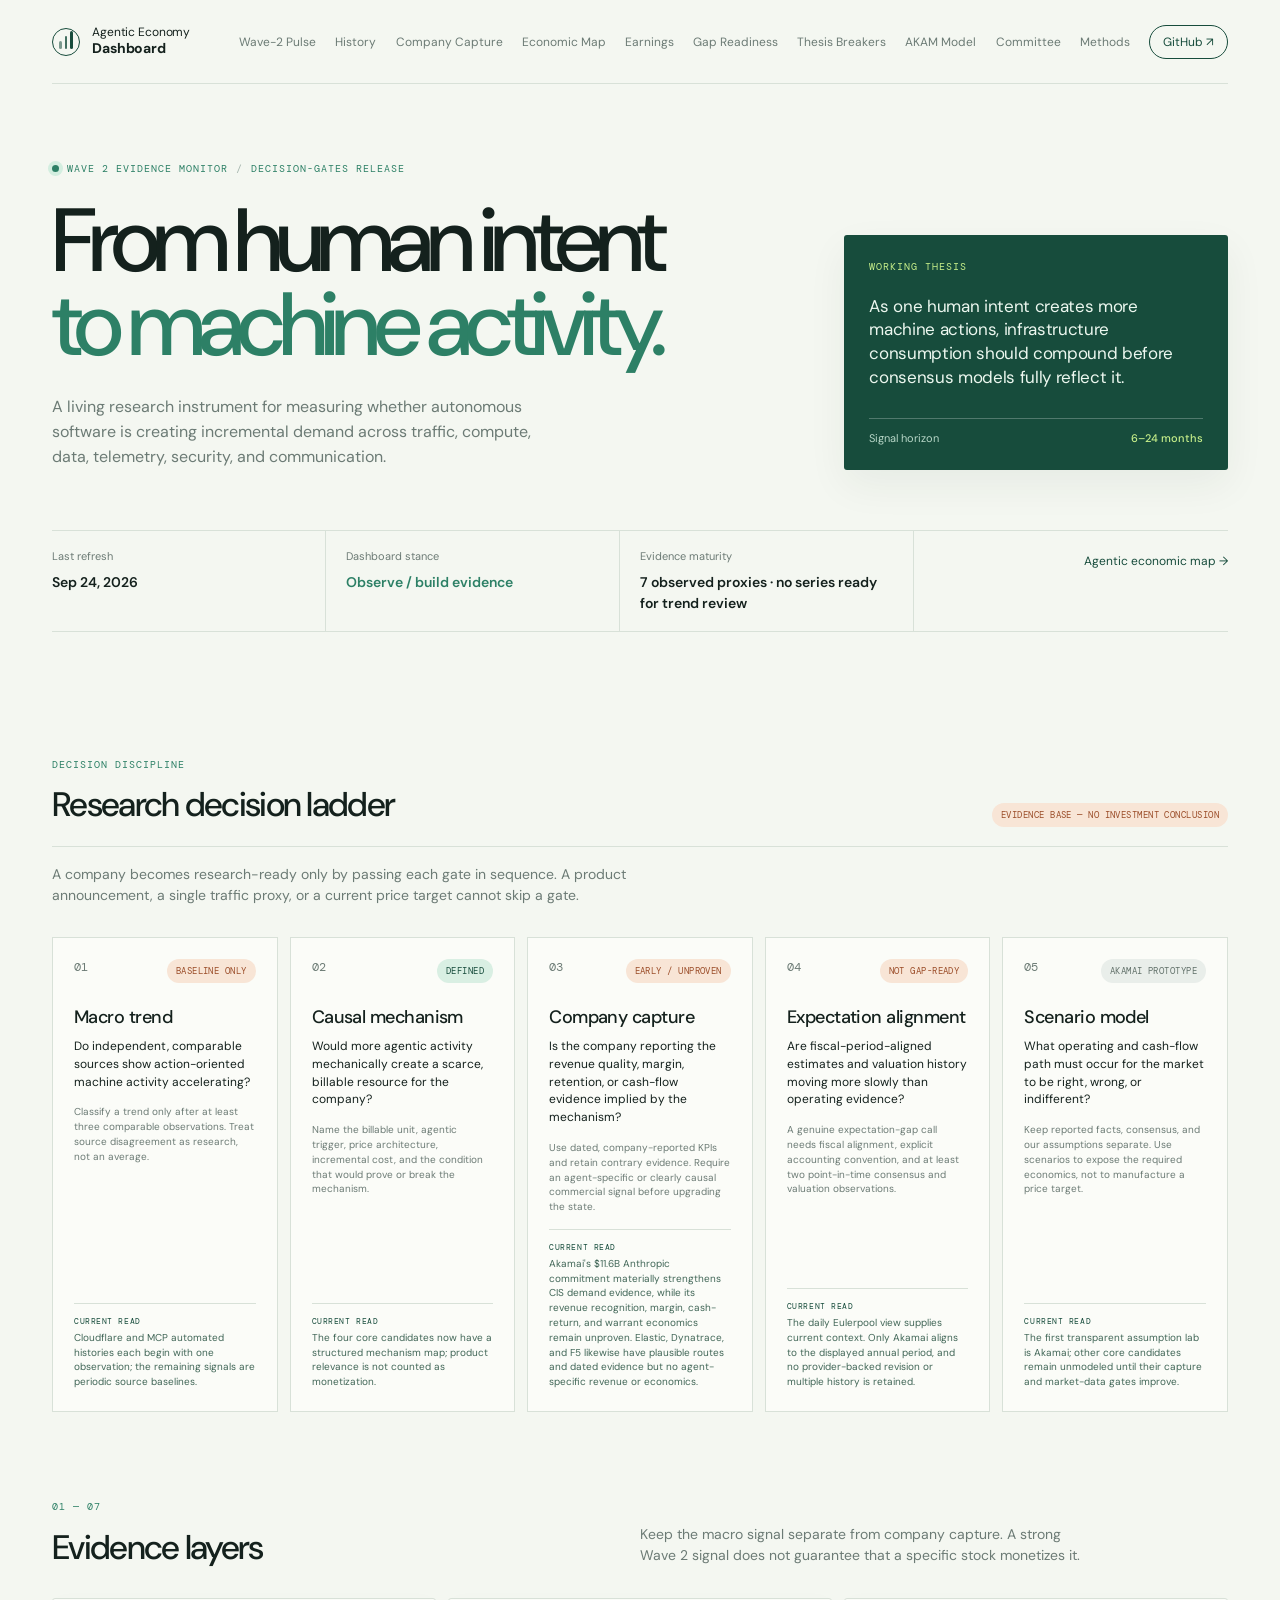
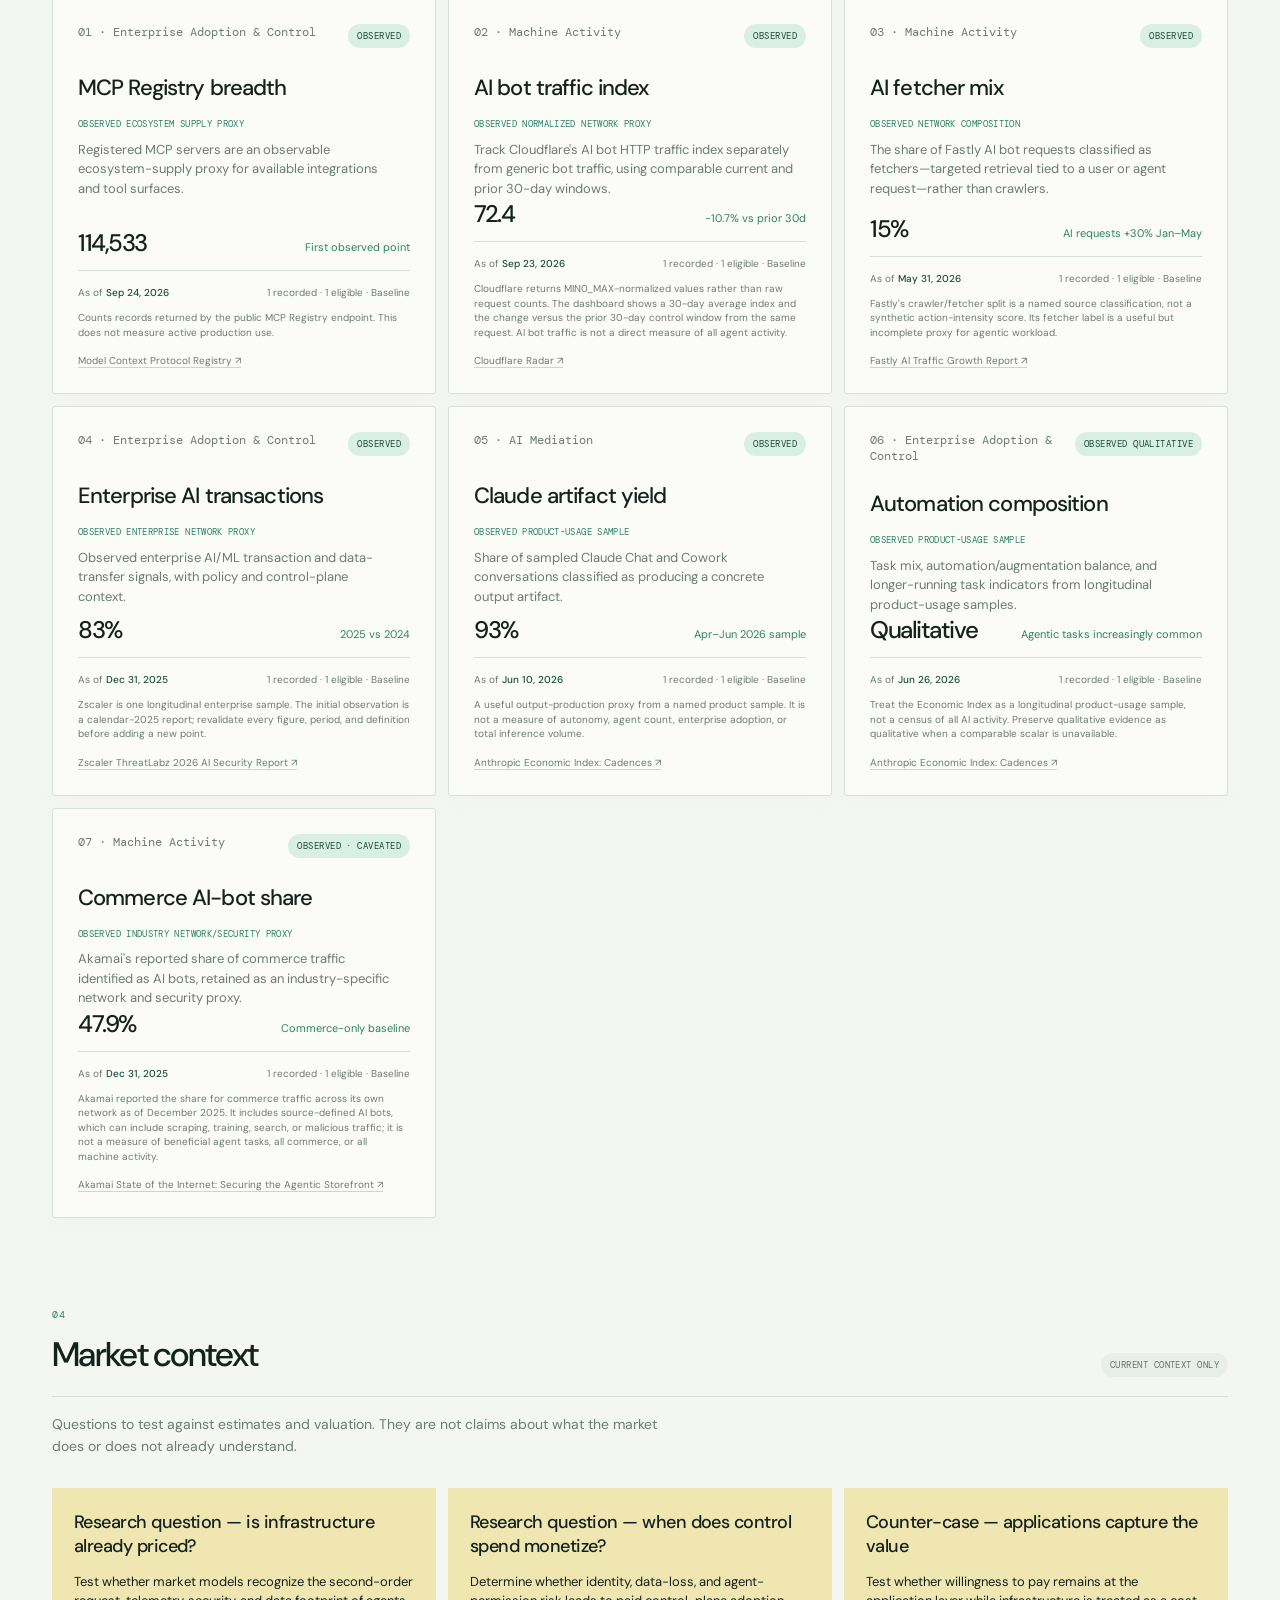
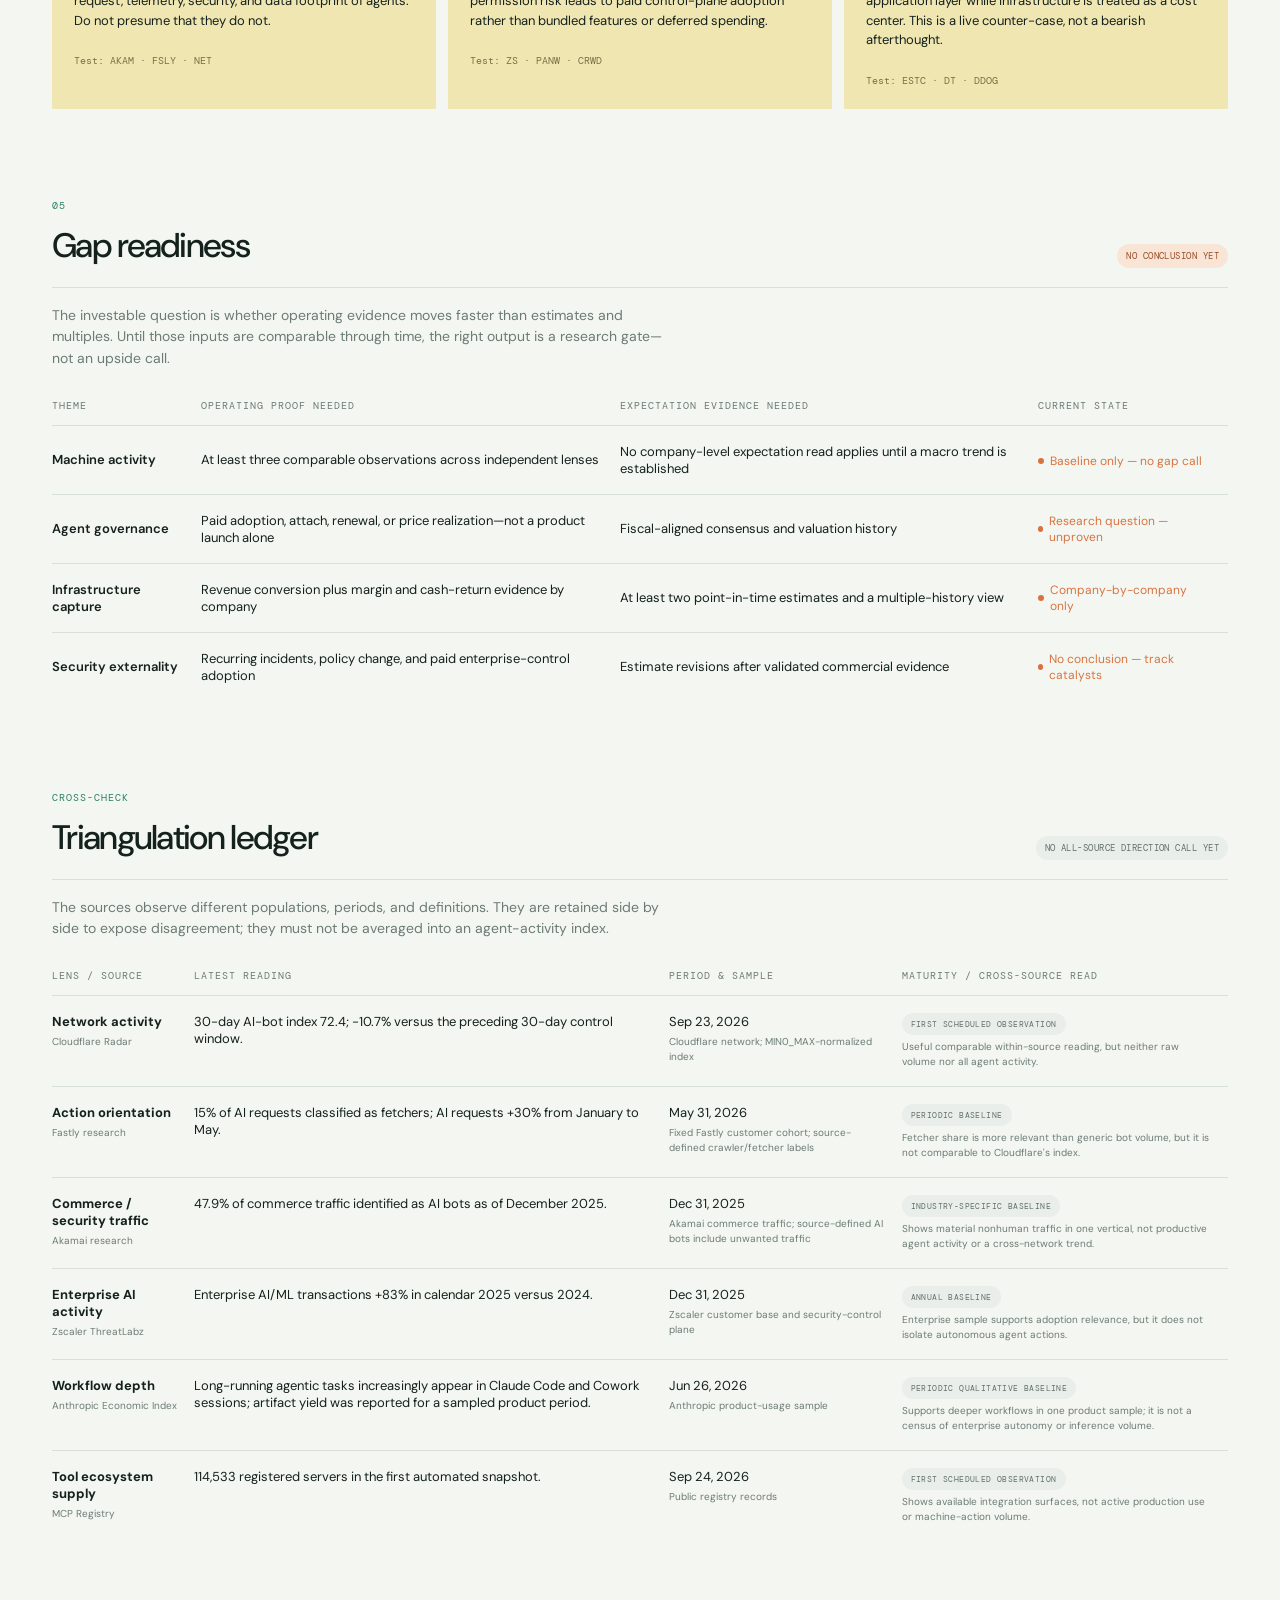
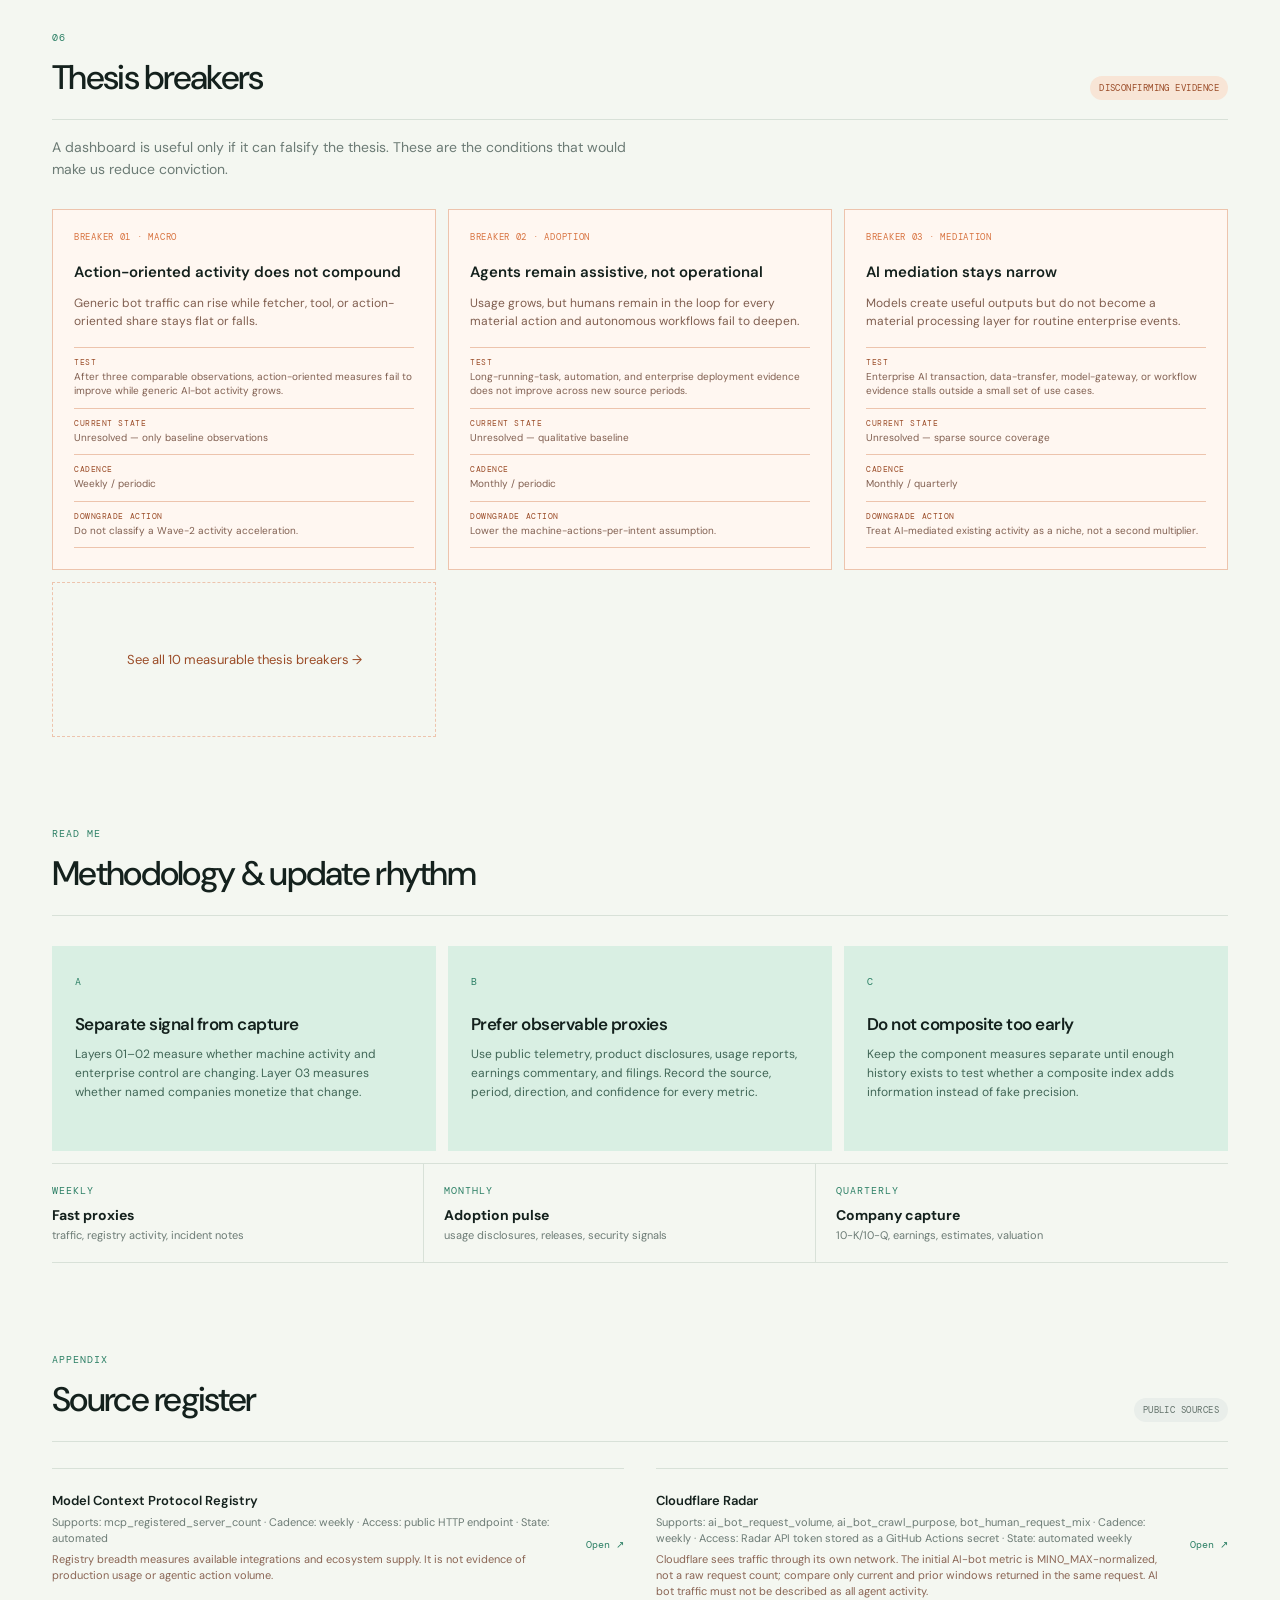
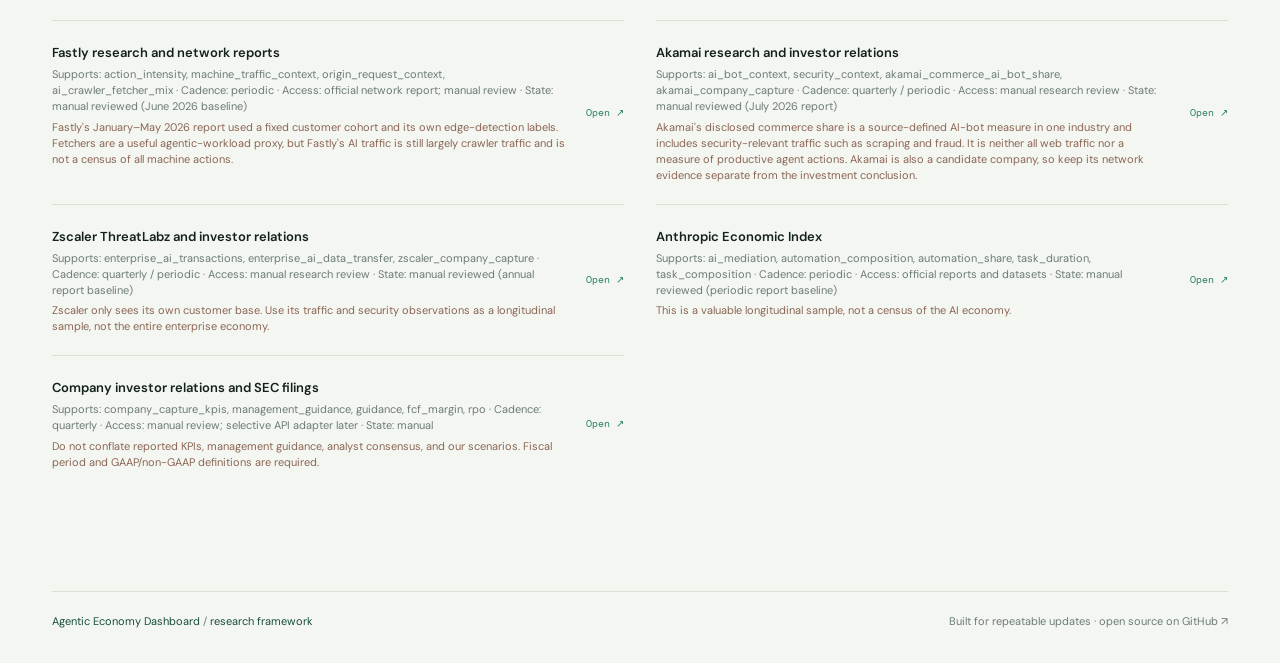
==== commit fb9514f5: "Add agentic economic map and company cash-capture matrix" ====
--- a/index.html
+++ b/index.html
@@ -22,6 +22,7 @@
           <a href="index.html">Wave-2 Pulse</a>
           <a href="history.html">History</a>
           <a href="companies.html">Company Capture</a>
+          <a href="economic-map.html">Economic Map</a>
           <a href="earnings.html">Earnings</a>
           <a href="expectations.html">Gap Readiness</a>
           <a href="breakers.html">Thesis Breakers</a>
@@ -50,7 +51,7 @@
             <div class="snapshot-item"><span>Last refresh</span><strong id="last-updated">Loading…</strong></div>
             <div class="snapshot-item"><span>Dashboard stance</span><strong class="stance">Observe / build evidence</strong></div>
             <div class="snapshot-item"><span>Evidence maturity</span><strong id="confidence">Loading…</strong></div>
-            <div class="snapshot-item action-item"><a href="committee.html">Committee board →</a></div>
+            <div class="snapshot-item action-item"><a href="economic-map.html">Agentic economic map →</a></div>
           </div>
         </section>
 
--- a/styles.css
+++ b/styles.css
@@ -36,5 +36,5 @@
 .source-list { margin-top: 26px; display: grid; grid-template-columns: 1fr 1fr; gap: 0 32px; }.source-item { display: grid; grid-template-columns: 1fr auto; gap: 20px; border-top: 1px solid var(--line); padding: 16px 0; }.source-item strong { font-size: 13px; font-weight: 600; }.source-item p { color: var(--muted); margin: 5px 0 0; font-size: 11px; line-height: 1.45; }.source-item a { color: var(--green-2); font-family: "DM Mono", monospace; font-size: 10px; text-decoration: none; align-self: center; }.source-item a:hover { text-decoration: underline; }
 .footer { border-top: 1px solid var(--line); margin-top: 100px; padding: 22px 0 35px; display: flex; justify-content: space-between; font-size: 11px; color: var(--green); }.footer a { text-decoration: none; }.muted { color: var(--muted); }
 .page-hero { padding: 78px 0 52px; max-width: 900px; }.page-hero h1 { font-size: clamp(52px, 8vw, 100px); line-height: .94; letter-spacing: -.075em; font-weight: 500; margin: 20px 0; }.page-hero h1 em { color: var(--green-2); font-style: normal; }.page-hero > p:last-child { color: var(--muted); font-size: 16px; max-width: 630px; line-height: 1.55; margin: 0; }.notice { display: grid; grid-template-columns: 170px 1fr; gap: 22px; background: #edf3ed; border-left: 3px solid var(--green-2); padding: 17px 20px; font-size: 13px; line-height: 1.45; margin-bottom: 28px; }.notice strong { color: var(--green); }.notice span { color: var(--muted); }.next-earnings-notice { margin-top: -16px; }.next-earnings-notice a { color: var(--green-2); font-size: 12px; text-decoration: none; white-space: nowrap; }.next-earnings-notice a:hover { text-decoration: underline; }.company-grid { display: grid; grid-template-columns: repeat(2, 1fr); gap: 12px; }.company-card { padding: 24px; min-height: 300px; background: var(--card); border: 1px solid var(--line); display: flex; flex-direction: column; }.company-card-top { display: flex; align-items: center; justify-content: space-between; }.ticker { color: var(--green); font-family: "DM Mono", monospace; font-size: 17px; font-weight: 500; }.company-mechanism { margin: 28px 0 14px; font-size: 15px; line-height: 1.45; letter-spacing: -.02em; }.company-period { color: var(--muted); font-family: "DM Mono", monospace; font-size: 9px; letter-spacing: .05em; text-transform: uppercase; margin: 0 0 12px; }.company-evidence { display: grid; grid-template-columns: 1fr; gap: 0; margin: 0 0 14px; border-top: 1px solid var(--line); }.company-evidence div { display: grid; grid-template-columns: 1fr auto; gap: 12px; align-items: baseline; border-bottom: 1px solid var(--line); padding: 8px 0; }.company-evidence dt { color: var(--muted); font-size: 10px; }.company-evidence dd { color: var(--green); font-family: "DM Mono", monospace; font-size: 10px; text-align: right; margin: 0; }.company-read, .company-counterpoint { color: var(--muted); font-size: 11px; line-height: 1.5; margin: 0 0 9px; }.company-read span, .company-counterpoint span { display: block; color: var(--green); font-family: "DM Mono", monospace; font-size: 9px; letter-spacing: .07em; text-transform: uppercase; margin-bottom: 3px; }.company-counterpoint { color: #8a6554; }.company-counterpoint span { color: #9b4d29; }.company-label { color: var(--muted); font-family: "DM Mono", monospace; font-size: 9px; letter-spacing: .08em; text-transform: uppercase; margin: 0 0 10px; }.company-card ul { padding-left: 17px; margin: 0; columns: 2; column-gap: 22px; color: var(--muted); font-size: 11px; line-height: 1.7; }.company-sources { display: flex; flex-wrap: wrap; gap: 10px; margin-top: auto; padding-top: 16px; }.company-sources a { color: var(--green-2); font-size: 11px; text-decoration: none; }.gap-page { margin-top: 34px; }.expectation-methods { margin-top: 70px; }.source-list-wide { grid-template-columns: 1fr; }.source-item-detailed { padding: 20px 0; }.source-caveat { max-width: 800px; color: #8a6554 !important; }.metadata-row { display: flex; justify-content: space-between; gap: 14px; color: var(--muted); font-size: 10px; margin: 0 0 12px; }.metadata-row b { color: var(--green); font-weight: 500; }.method-note { color: var(--muted); font-size: 10px; line-height: 1.45; margin: 0; }.metric-card-wide { min-height: 350px; }.docs-links { display: flex; flex-wrap: wrap; gap: 9px; margin-top: 30px; }.docs-links a { text-decoration: none; color: var(--green); background: var(--mint); padding: 10px 13px; font-size: 12px; }.breaker-page { margin-top: 35px; }
-@media (max-width: 900px) { .shell { padding: 0 24px; }.topnav { gap: 14px; }.topnav a:not(.repo-link) { display: none; }.hero-grid, .section-intro { grid-template-columns: 1fr; gap: 30px; }.hero h1 { font-size: clamp(52px, 13vw, 88px); }.metric-grid, .expectation-grid, .breaker-grid, .method-grid { grid-template-columns: 1fr 1fr; }.snapshot-row { grid-template-columns: 1fr 1fr; }.snapshot-item:nth-child(2) { border-right: 0; }.action-item { text-align: left; padding-top: 0; }.cadence-row { grid-template-columns: 1fr; }.cadence-row > div { border-right: 0; border-bottom: 1px solid var(--line); margin-right: 0; }.source-list { grid-template-columns: 1fr; } }
+@media (max-width: 900px) { .shell { padding: 0 24px; }.topbar { height: auto; flex-wrap: wrap; gap: 14px; padding: 16px 0; }.topnav { gap: 14px; overflow-x: auto; padding-bottom: 7px; white-space: nowrap; width: 100%; }.topnav a:not(.repo-link) { display: inline-block; }.hero-grid, .section-intro { grid-template-columns: 1fr; gap: 30px; }.hero h1 { font-size: clamp(52px, 13vw, 88px); }.metric-grid, .expectation-grid, .breaker-grid, .method-grid { grid-template-columns: 1fr 1fr; }.snapshot-row { grid-template-columns: 1fr 1fr; }.snapshot-item:nth-child(2) { border-right: 0; }.action-item { text-align: left; padding-top: 0; }.cadence-row { grid-template-columns: 1fr; }.cadence-row > div { border-right: 0; border-bottom: 1px solid var(--line); margin-right: 0; }.source-list { grid-template-columns: 1fr; } }
 @media (max-width: 580px) { .hero { padding-top: 52px; }.metric-grid, .expectation-grid, .breaker-grid, .method-grid, .company-grid { grid-template-columns: 1fr; }.snapshot-row { grid-template-columns: 1fr; }.snapshot-item { border-right: 0; border-bottom: 1px solid var(--line); margin: 0; padding: 14px 0; }.snapshot-item:last-child { border-bottom: 0; }.action-item { padding: 14px 0; }.section-block { padding-top: 65px; }.section-heading { align-items: flex-start; gap: 16px; }.footer { flex-direction: column; gap: 8px; }.page-hero { padding-top: 52px; }.notice { grid-template-columns: 1fr; gap: 6px; }.company-card ul { columns: 1; }.metadata-row { flex-direction: column; gap: 4px; } }
